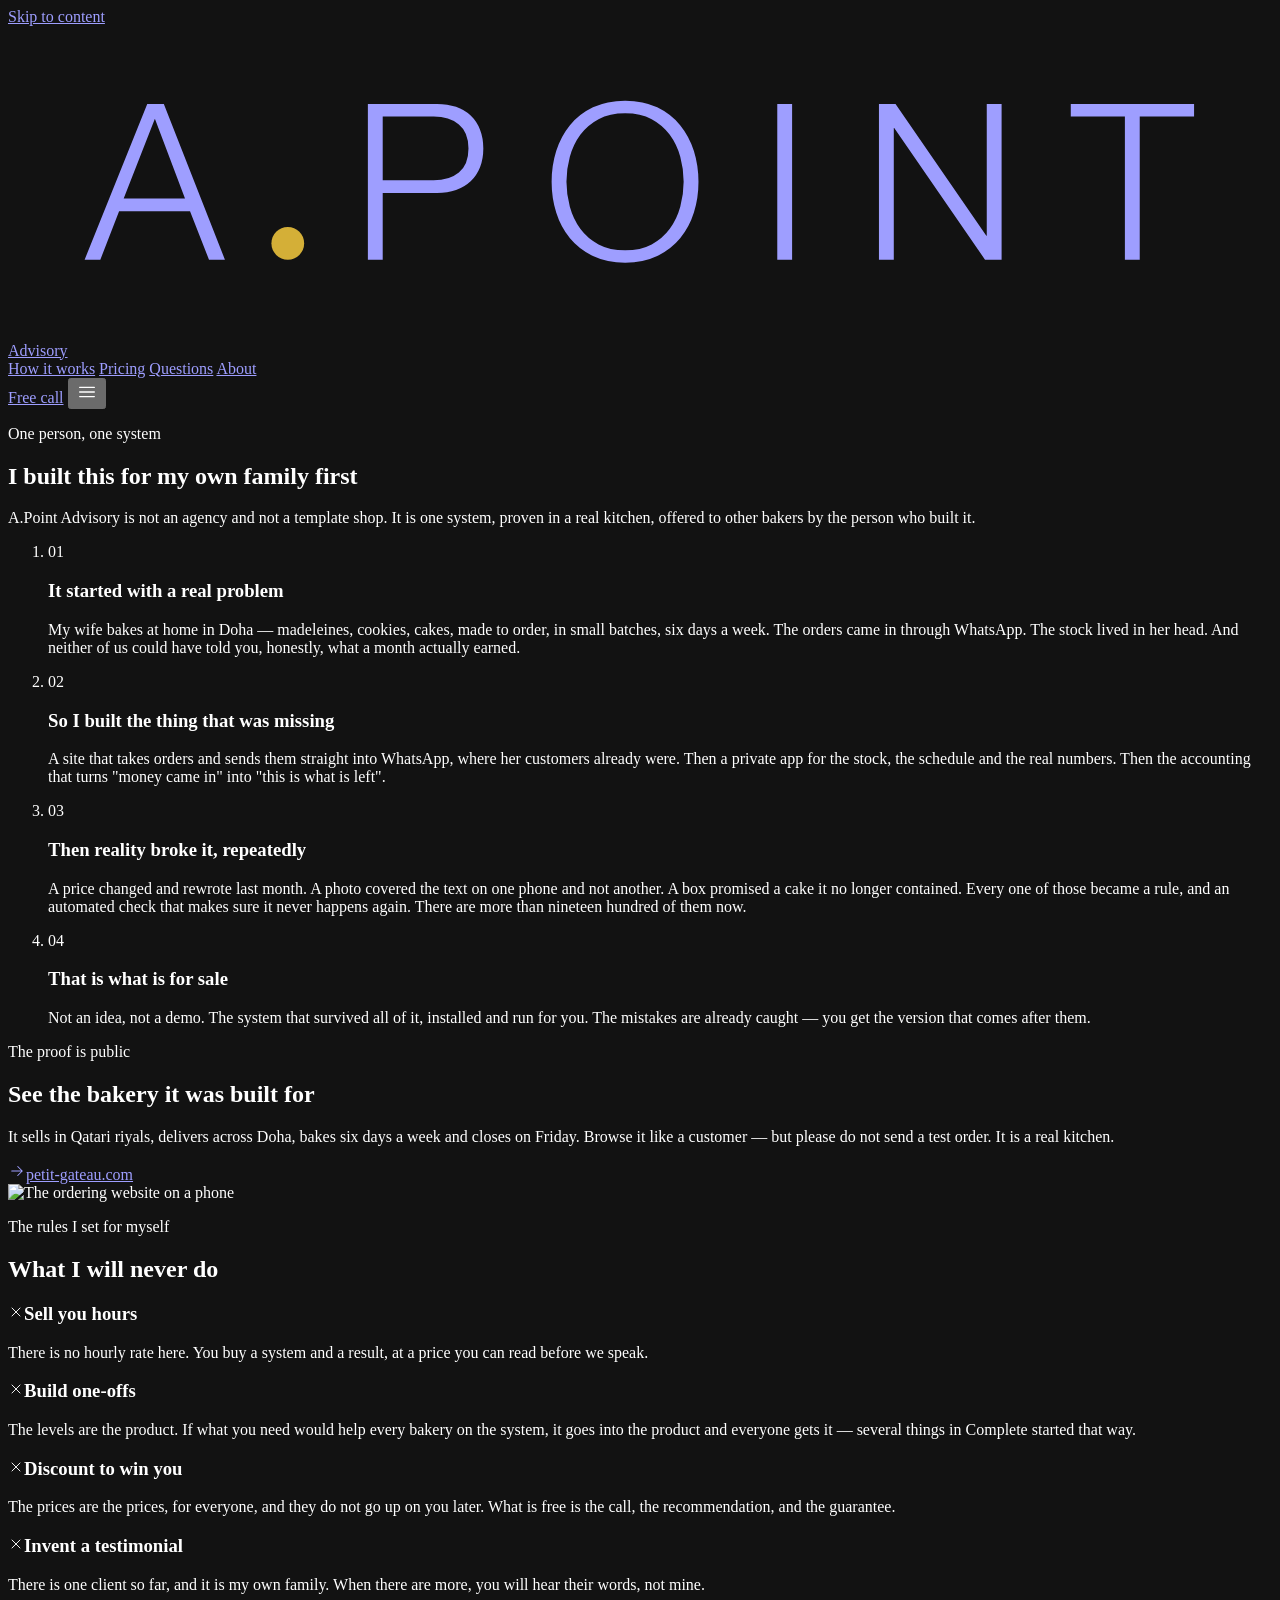
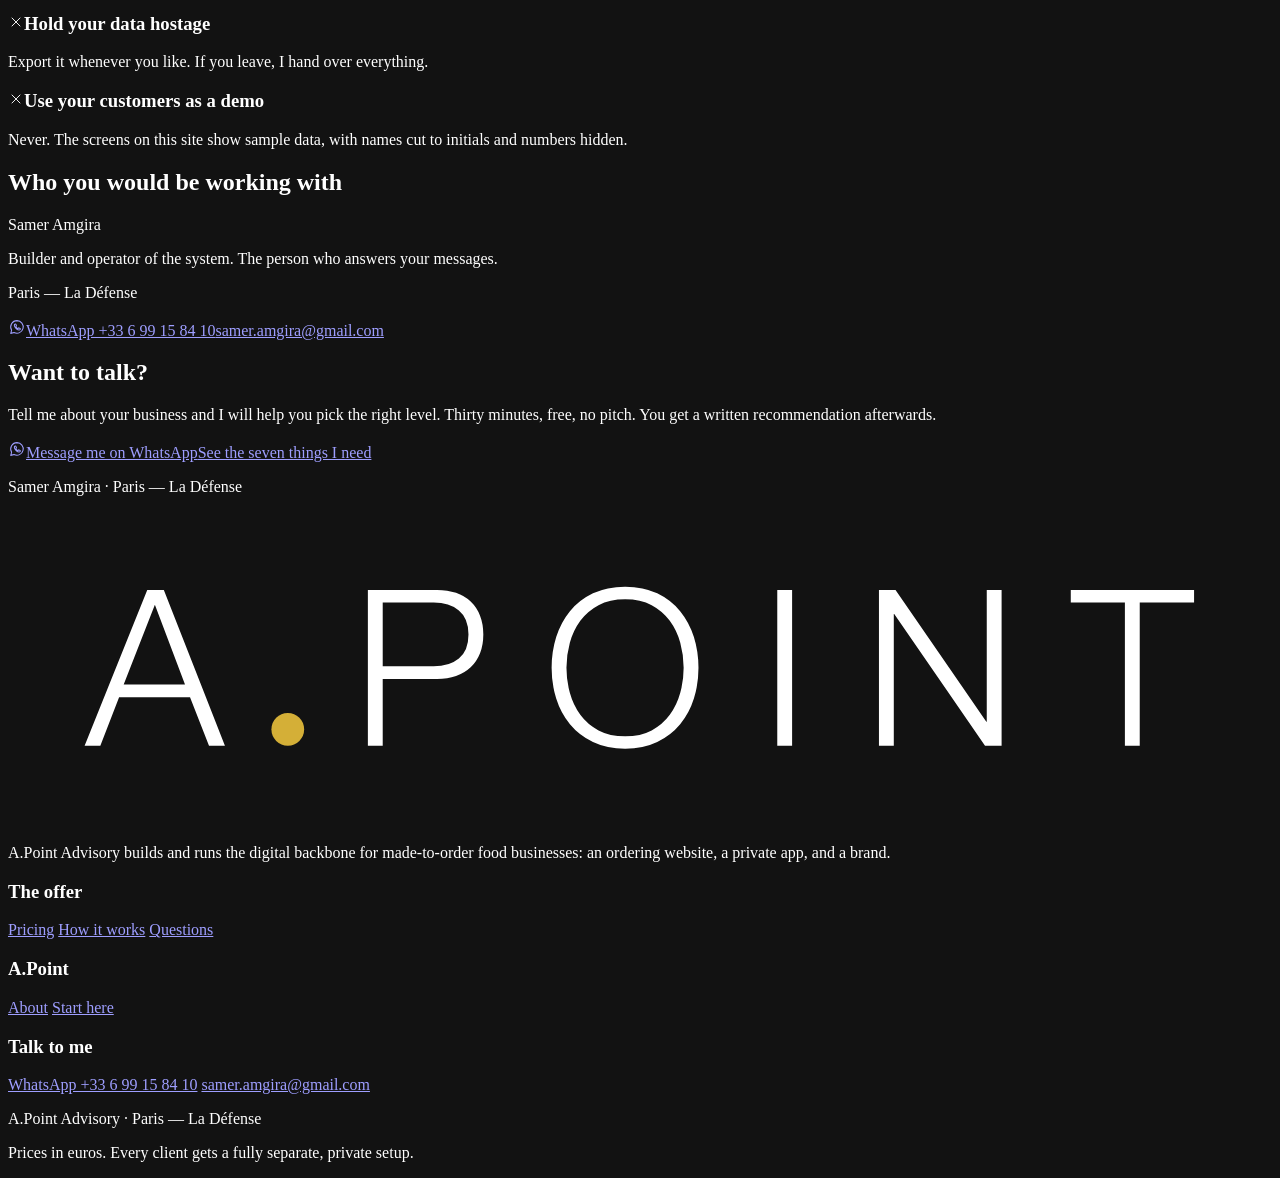
==== about/index.html @ 3a5e0688 "Site A.Point — construction 202609091608" ====
<!DOCTYPE html>
<html lang="en">
<head>
<meta charset="utf-8">
<meta name="viewport" content="width=device-width, initial-scale=1, viewport-fit=cover">
<title>Who is behind this · A.Point Advisory</title>
<meta name="description" content="One person, one system, built for a real family bakery in Doha and refined over months of daily orders. Why A.Point exists and what it will never be.">
<link rel="canonical" href="https://apoint.advisory/about/">
<meta name="apoint-build" content="202609091608">
<meta name="color-scheme" content="dark">
<meta name="theme-color" content="#000000">

<meta property="og:type" content="website">
<meta property="og:site_name" content="A.Point Advisory">
<meta property="og:title" content="Who is behind this · A.Point Advisory">
<meta property="og:description" content="One person, one system, built for a real family bakery in Doha and refined over months of daily orders. Why A.Point exists and what it will never be.">
<meta property="og:url" content="https://apoint.advisory/about/">
<meta property="og:image" content="https://apoint.advisory/img/partage.png">
<meta property="og:image:width" content="1200">
<meta property="og:image:height" content="630">
<meta name="twitter:card" content="summary_large_image">

<link rel="icon" href="/A.POINT-SITE/favicon.svg" type="image/svg+xml">
<link rel="icon" href="/A.POINT-SITE/favicon-32.png" sizes="32x32" type="image/png">
<link rel="apple-touch-icon" href="/A.POINT-SITE/icone-180.png">
<link rel="manifest" href="/A.POINT-SITE/site.webmanifest">

<link rel="preload" href="/A.POINT-SITE/polices/inter-latin-variable.woff2" as="font" type="font/woff2" crossorigin>
<link rel="stylesheet" href="/A.POINT-SITE/style.css?v=202609091608">
<script type="application/ld+json">{"@context":"https://schema.org","@type":"ProfessionalService","name":"A.Point Advisory","description":"Digital operations for made-to-order food businesses","url":"https://apoint.advisory","areaServed":"Worldwide","founder":{"@type":"Person","name":"Samer Amgira"},"address":{"@type":"PostalAddress","addressLocality":"Paris","addressCountry":"FR"},"email":"samer.amgira@gmail.com","telephone":"+33699158410","currenciesAccepted":"EUR","hasOfferCatalog":{"@type":"OfferCatalog","name":"Levels","itemListElement":[{"@type":"Offer","name":"Foundation","price":"39","priceCurrency":"EUR","description":"Subscription, per month. Setup fee of EUR 390, paid once."},{"@type":"Offer","name":"Operations","price":"79","priceCurrency":"EUR","description":"Subscription, per month. Setup fee of EUR 890, paid once."},{"@type":"Offer","name":"Complete","price":"149","priceCurrency":"EUR","description":"Subscription, per month. Setup fee of EUR 1690, paid once."},{"@type":"Offer","name":"Signature","price":"249","priceCurrency":"EUR","description":"Subscription, per month. Setup fee of EUR 3200, paid once."}]}}</script>
</head>
<body class="page-apropos">
<a class="saut" href="#principal">Skip to content</a>
<header class="entete" id="entete">
  <div class="wrap entete-in">
    <a class="marque" href="/A.POINT-SITE/" aria-label="A.Point Advisory — home">
      <svg class="wm" aria-hidden="true" focusable="false" xmlns="http://www.w3.org/2000/svg" viewBox="0 0 5792 1428">
<!-- A·POINT — mot-marque. Lettres : Helvetica Neue Light en tracés, espacement 0.25 em, point d'or #d4af37 sur la ligne de base. -->
<g transform="translate(357,1071) scale(1,-1)">
<path fill="currentColor" transform="translate(0,0)" d="M173 280 316 646 454 280ZM281 714 -6 0H66L152 222H477L564 0H637L357 714Z"/>
<circle fill="#d4af37" cx="925" cy="75" r="75"/>
<path fill="currentColor" transform="translate(1220,0)" d="M140 364V656H374Q445 656 489.0 620.0Q533 584 533 510Q533 436 489.0 400.0Q445 364 374 364ZM72 714V0H140V306H389Q437 306 476.0 319.5Q515 333 543.0 359.5Q571 386 586.0 424.0Q601 462 601 510Q601 558 586.0 596.0Q571 634 543.0 660.5Q515 687 476.0 700.5Q437 714 389 714Z"/>
<path fill="currentColor" transform="translate(2100,0)" d="M102 357Q102 416 117.5 472.0Q133 528 165.5 572.5Q198 617 249.0 644.0Q300 671 371 671Q442 671 492.5 644.0Q543 617 575.5 572.5Q608 528 623.5 472.0Q639 416 639 357Q639 299 623.5 242.5Q608 186 575.5 141.5Q543 97 492.5 70.0Q442 43 371 43Q300 43 249.0 70.0Q198 97 165.5 141.5Q133 186 117.5 242.5Q102 299 102 357ZM34 357Q34 283 55.0 216.0Q76 149 118.0 98.0Q160 47 223.5 16.5Q287 -14 371 -14Q455 -14 518.0 16.5Q581 47 623.0 98.0Q665 149 686.0 216.0Q707 283 707 357Q707 431 686.0 498.0Q665 565 623.0 616.5Q581 668 518.0 698.5Q455 729 371 729Q287 729 223.5 698.5Q160 668 118.0 616.5Q76 565 55.0 498.0Q34 431 34 357Z"/>
<path fill="currentColor" transform="translate(3091,0)" d="M77 714V0H145V714Z"/>
<path fill="currentColor" transform="translate(3563,0)" d="M71 714V0H139V604H141L557 0H633V714H565V110H563L147 714Z"/>
<path fill="currentColor" transform="translate(4517,0)" d="M-4 714V656H244V0H312V656H561V714Z"/>
</g>
</svg>
      <span class="marque-sub">Advisory</span>
    </a>
    <nav class="nav" aria-label="Main">
        <a href="/A.POINT-SITE/system/">How it works</a>
        <a href="/A.POINT-SITE/pricing/">Pricing</a>
        <a href="/A.POINT-SITE/faq/">Questions</a>
        <a href="/A.POINT-SITE/about/" aria-current="page">About</a>
    </nav>
    <div class="entete-fin">
      <a class="btn btn-primaire btn-sm" href="https://wa.me/33699158410?text=Hi%20Samer%2C%20I%20run%20a%20home%20bakery%20and%20I%27d%20like%20to%20book%20the%20free%2030-minute%20call." target="_blank" rel="noopener"><span>Free call</span></a>
      <button class="burger" id="burger" aria-label="Open menu" aria-expanded="false" aria-controls="menu-mobile"><svg class="ic" viewBox="0 0 24 24" width="22" height="22" fill="none" stroke="currentColor" stroke-width="1.4" stroke-linecap="round" stroke-linejoin="round" aria-hidden="true"><path d="M4 7h16M4 12h16M4 17h16"/></svg></button>
    </div>
  </div>
  <div class="menu-mobile" id="menu-mobile" hidden>
    <a href="/A.POINT-SITE/system/">How it works</a>
    <a href="/A.POINT-SITE/pricing/">Pricing</a>
    <a href="/A.POINT-SITE/faq/">Questions</a>
    <a href="/A.POINT-SITE/about/">About</a>
    <a href="/A.POINT-SITE/start/">Start here</a>
    <a class="menu-mobile-cta" href="https://wa.me/33699158410?text=Hi%20Samer%2C%20I%20run%20a%20home%20bakery%20and%20I%27d%20like%20to%20book%20the%20free%2030-minute%20call." target="_blank" rel="noopener">Start with a free call</a>
  </div>
</header>
<main id="principal">
<section class="sec sec-tete">
  <div class="halo halo-hero" aria-hidden="true"></div>
  <div class="wrap">
    <div class="tete tete-centre">
  <p class="sur-titre">One person, one system</p>
  <h1 class="display">I built this for<span class="gris"> my own family first</span></h1>
</div>
    <p class="intro intro-centre">A.Point Advisory is not an agency and not a template shop. It is one system, proven in a real kitchen, offered to other bakers by the person who built it.</p>
  </div>
</section>

<section id="story" class="sec sec-serree">
  <div class="wrap ">
    <ol class="parcours parcours-histoire" style="--cols:2">
      <li class="etape">
        <span class="etape-num">01</span>
        <h3>It started with a real problem</h3>
        <p>My wife bakes at home in Doha — madeleines, cookies, cakes, made to order, in small batches, six days a week. The orders came in through WhatsApp. The stock lived in her head. And neither of us could have told you, honestly, what a month actually earned.</p>
      </li>
      <li class="etape">
        <span class="etape-num">02</span>
        <h3>So I built the thing that was missing</h3>
        <p>A site that takes orders and sends them straight into WhatsApp, where her customers already were. Then a private app for the stock, the schedule and the real numbers. Then the accounting that turns "money came in" into "this is what is left".</p>
      </li>
      <li class="etape">
        <span class="etape-num">03</span>
        <h3>Then reality broke it, repeatedly</h3>
        <p>A price changed and rewrote last month. A photo covered the text on one phone and not another. A box promised a cake it no longer contained. Every one of those became a rule, and an automated check that makes sure it never happens again. There are more than nineteen hundred of them now.</p>
      </li>
      <li class="etape">
        <span class="etape-num">04</span>
        <h3>That is what is for sale</h3>
        <p>Not an idea, not a demo. The system that survived all of it, installed and run for you. The mistakes are already caught — you get the version that comes after them.</p>
      </li>
    </ol>
  </div>
</section>

<section id="proof" class="sec  sec-halo">
  <div class="halo" aria-hidden="true"></div>
  <div class="wrap ">
    <div class="duo duo-preuve">
      <div class="duo-txt">
        <div class="tete ">
  <p class="sur-titre">The proof is public</p>
  <h2 class="display">See the bakery<span class="gris"> it was built for</span></h2>
</div>
        <p class="intro">It sells in Qatari riyals, delivers across Doha, bakes six days a week and closes on Friday. Browse it like a customer — but please do not send a test order. It is a real kitchen.</p>
        <div class="actions"><a class="btn btn-fantome" href="https://petit-gateau.com" target="_blank" rel="noopener">
  <svg class="ic" viewBox="0 0 24 24" width="18" height="18" fill="none" stroke="currentColor" stroke-width="1.4" stroke-linecap="round" stroke-linejoin="round" aria-hidden="true"><path d="M5 12h14M13 6l6 6-6 6"/></svg><span>petit-gateau.com</span></a></div>
      </div>
      <div><div class="tel ">
  <div class="tel-ecran">
    <img src="/A.POINT-SITE/img/site-phone.webp" alt="The ordering website on a phone" width="390" height="844" loading="lazy" decoding="async">
  </div>
</div></div>
    </div>
  </div>
</section>

<section id="principles" class="sec sec-serree">
  <div class="wrap ">
    <div class="tete ">
  <p class="sur-titre">The rules I set for myself</p>
  <h2 class="display">What I will<span class="gris"> never do</span></h2>
</div>
    <div class="grille-2 minis">
      <div class="mini mini-non"><h3><span class="pastille pastille-non"><svg class="ic" viewBox="0 0 24 24" width="16" height="16" fill="none" stroke="currentColor" stroke-width="1.4" stroke-linecap="round" stroke-linejoin="round" aria-hidden="true"><path d="M6 6l12 12M18 6L6 18"/></svg></span>Sell you hours</h3><p>There is no hourly rate here. You buy a system and a result, at a price you can read before we speak.</p></div>
      <div class="mini mini-non"><h3><span class="pastille pastille-non"><svg class="ic" viewBox="0 0 24 24" width="16" height="16" fill="none" stroke="currentColor" stroke-width="1.4" stroke-linecap="round" stroke-linejoin="round" aria-hidden="true"><path d="M6 6l12 12M18 6L6 18"/></svg></span>Build one-offs</h3><p>The levels are the product. If what you need would help every bakery on the system, it goes into the product and everyone gets it — several things in Complete started that way.</p></div>
      <div class="mini mini-non"><h3><span class="pastille pastille-non"><svg class="ic" viewBox="0 0 24 24" width="16" height="16" fill="none" stroke="currentColor" stroke-width="1.4" stroke-linecap="round" stroke-linejoin="round" aria-hidden="true"><path d="M6 6l12 12M18 6L6 18"/></svg></span>Discount to win you</h3><p>The prices are the prices, for everyone, and they do not go up on you later. What is free is the call, the recommendation, and the guarantee.</p></div>
      <div class="mini mini-non"><h3><span class="pastille pastille-non"><svg class="ic" viewBox="0 0 24 24" width="16" height="16" fill="none" stroke="currentColor" stroke-width="1.4" stroke-linecap="round" stroke-linejoin="round" aria-hidden="true"><path d="M6 6l12 12M18 6L6 18"/></svg></span>Invent a testimonial</h3><p>There is one client so far, and it is my own family. When there are more, you will hear their words, not mine.</p></div>
      <div class="mini mini-non"><h3><span class="pastille pastille-non"><svg class="ic" viewBox="0 0 24 24" width="16" height="16" fill="none" stroke="currentColor" stroke-width="1.4" stroke-linecap="round" stroke-linejoin="round" aria-hidden="true"><path d="M6 6l12 12M18 6L6 18"/></svg></span>Hold your data hostage</h3><p>Export it whenever you like. If you leave, I hand over everything.</p></div>
      <div class="mini mini-non"><h3><span class="pastille pastille-non"><svg class="ic" viewBox="0 0 24 24" width="16" height="16" fill="none" stroke="currentColor" stroke-width="1.4" stroke-linecap="round" stroke-linejoin="round" aria-hidden="true"><path d="M6 6l12 12M18 6L6 18"/></svg></span>Use your customers as a demo</h3><p>Never. The screens on this site show sample data, with names cut to initials and numbers hidden.</p></div>
    </div>
  </div>
</section>

<section id="contact" class="sec  sec-halo">
  <div class="halo" aria-hidden="true"></div>
  <div class="wrap ">
    <div class="tete ">
  <h2 class="display">Who you would be working with</h2>
</div>
    <div class="fiche">
      <div class="fiche-txt">
        <p class="fiche-nom">Samer Amgira</p>
        <p class="fiche-role">Builder and operator of the system. The person who answers your messages.</p>
        <p class="fiche-lieu">Paris — La Défense</p>
      </div>
      <div class="fiche-liens"><a class="btn btn-primaire" href="https://wa.me/33699158410?text=Hi%20Samer%2C%20I%20run%20a%20home%20bakery%20and%20I%27d%20like%20to%20know%20more%20about%20A.Point%20Advisory." target="_blank" rel="noopener">
  <svg class="ic" viewBox="0 0 24 24" width="18" height="18" fill="none" stroke="currentColor" stroke-width="1.4" stroke-linecap="round" stroke-linejoin="round" aria-hidden="true"><path d="M12.02 3.5a8.4 8.4 0 00-7.2 12.7L3.7 20.5l4.4-1.1A8.4 8.4 0 1012.02 3.5z"/><path d="M8.9 8.6c.2-.5.4-.5.6-.5h.5c.2 0 .4 0 .6.5l.6 1.5c.1.2 0 .4-.1.5l-.4.5c-.1.1-.2.3-.1.5.2.4.6 1 1.1 1.5.6.5 1.1.7 1.4.8.2.1.4 0 .5-.1l.5-.5c.2-.2.3-.2.5-.1l1.4.7c.2.1.4.2.4.4 0 .2 0 .8-.3 1.1-.3.4-.9.6-1.3.6-1 0-2.4-.6-3.6-1.6a9 9 0 01-2.3-3c-.3-.7-.4-1.3-.4-1.8 0-.4.2-.8.4-1z"/></svg><span>WhatsApp +33 6 99 15 84 10</span></a><a class="btn btn-fantome" href="mailto:samer.amgira@gmail.com"><span>samer.amgira@gmail.com</span></a></div>
    </div>
  </div>
</section>

<section class="sec sec-final sec-halo">
  <div class="halo" aria-hidden="true"></div>
  <div class="wrap ">
    <div class="final">
      <div class="tete tete-centre">
  <h2 class="display">Want to talk?</h2>
</div>
      <p class="intro intro-centre">Tell me about your business and I will help you pick the right level. Thirty minutes, free, no pitch. You get a written recommendation afterwards.</p>
      <div class="actions"><a class="btn btn-primaire" href="https://wa.me/33699158410?text=Hi%20Samer%2C%20I%20run%20a%20home%20bakery%20and%20I%27d%20like%20to%20book%20the%20free%2030-minute%20call." target="_blank" rel="noopener">
  <svg class="ic" viewBox="0 0 24 24" width="18" height="18" fill="none" stroke="currentColor" stroke-width="1.4" stroke-linecap="round" stroke-linejoin="round" aria-hidden="true"><path d="M12.02 3.5a8.4 8.4 0 00-7.2 12.7L3.7 20.5l4.4-1.1A8.4 8.4 0 1012.02 3.5z"/><path d="M8.9 8.6c.2-.5.4-.5.6-.5h.5c.2 0 .4 0 .6.5l.6 1.5c.1.2 0 .4-.1.5l-.4.5c-.1.1-.2.3-.1.5.2.4.6 1 1.1 1.5.6.5 1.1.7 1.4.8.2.1.4 0 .5-.1l.5-.5c.2-.2.3-.2.5-.1l1.4.7c.2.1.4.2.4.4 0 .2 0 .8-.3 1.1-.3.4-.9.6-1.3.6-1 0-2.4-.6-3.6-1.6a9 9 0 01-2.3-3c-.3-.7-.4-1.3-.4-1.8 0-.4.2-.8.4-1z"/></svg><span>Message me on WhatsApp</span></a><a class="btn btn-fantome" href="/A.POINT-SITE/start/"><span>See the seven things I need</span></a></div>
      <p class="final-note">Samer Amgira · Paris — La Défense</p>
    </div>
  </div>
</section>
</main>
<footer class="pied">
  <div class="wrap pied-in">
    <div class="pied-marque">
      <svg class="wm wm-pied" aria-hidden="true" focusable="false" xmlns="http://www.w3.org/2000/svg" viewBox="0 0 5792 1428">
<!-- A·POINT — mot-marque. Lettres : Helvetica Neue Light en tracés, espacement 0.25 em, point d'or #d4af37 sur la ligne de base. -->
<g transform="translate(357,1071) scale(1,-1)">
<path fill="currentColor" transform="translate(0,0)" d="M173 280 316 646 454 280ZM281 714 -6 0H66L152 222H477L564 0H637L357 714Z"/>
<circle fill="#d4af37" cx="925" cy="75" r="75"/>
<path fill="currentColor" transform="translate(1220,0)" d="M140 364V656H374Q445 656 489.0 620.0Q533 584 533 510Q533 436 489.0 400.0Q445 364 374 364ZM72 714V0H140V306H389Q437 306 476.0 319.5Q515 333 543.0 359.5Q571 386 586.0 424.0Q601 462 601 510Q601 558 586.0 596.0Q571 634 543.0 660.5Q515 687 476.0 700.5Q437 714 389 714Z"/>
<path fill="currentColor" transform="translate(2100,0)" d="M102 357Q102 416 117.5 472.0Q133 528 165.5 572.5Q198 617 249.0 644.0Q300 671 371 671Q442 671 492.5 644.0Q543 617 575.5 572.5Q608 528 623.5 472.0Q639 416 639 357Q639 299 623.5 242.5Q608 186 575.5 141.5Q543 97 492.5 70.0Q442 43 371 43Q300 43 249.0 70.0Q198 97 165.5 141.5Q133 186 117.5 242.5Q102 299 102 357ZM34 357Q34 283 55.0 216.0Q76 149 118.0 98.0Q160 47 223.5 16.5Q287 -14 371 -14Q455 -14 518.0 16.5Q581 47 623.0 98.0Q665 149 686.0 216.0Q707 283 707 357Q707 431 686.0 498.0Q665 565 623.0 616.5Q581 668 518.0 698.5Q455 729 371 729Q287 729 223.5 698.5Q160 668 118.0 616.5Q76 565 55.0 498.0Q34 431 34 357Z"/>
<path fill="currentColor" transform="translate(3091,0)" d="M77 714V0H145V714Z"/>
<path fill="currentColor" transform="translate(3563,0)" d="M71 714V0H139V604H141L557 0H633V714H565V110H563L147 714Z"/>
<path fill="currentColor" transform="translate(4517,0)" d="M-4 714V656H244V0H312V656H561V714Z"/>
</g>
</svg>
      <p>A.Point Advisory builds and runs the digital backbone for made-to-order food businesses: an ordering website, a private app, and a brand.</p>
    </div>
    <div class="pied-cols">
      <div class="pied-col">
        <h3>The offer</h3>
        <a href="/A.POINT-SITE/pricing/">Pricing</a>
        <a href="/A.POINT-SITE/system/">How it works</a>
        <a href="/A.POINT-SITE/faq/">Questions</a>
      </div>
      <div class="pied-col">
        <h3>A.Point</h3>
        <a href="/A.POINT-SITE/about/">About</a>
        <a href="/A.POINT-SITE/start/">Start here</a>
      </div>
      <div class="pied-col">
        <h3>Talk to me</h3>
        <a href="https://wa.me/33699158410?text=Hi%20Samer%2C%20I%20run%20a%20home%20bakery%20and%20I%27d%20like%20to%20know%20more%20about%20A.Point%20Advisory." target="_blank" rel="noopener">WhatsApp +33 6 99 15 84 10</a>
        <a href="mailto:samer.amgira@gmail.com">samer.amgira@gmail.com</a>
      </div>
    </div>
  </div>
  <div class="wrap pied-bas">
    <p>A.Point Advisory · Paris — La Défense</p>
    <p>Prices in euros. Every client gets a fully separate, private setup.</p>
  </div>
</footer>
<script src="/A.POINT-SITE/site.js?v=202609091608" defer></script>
</body>
</html>
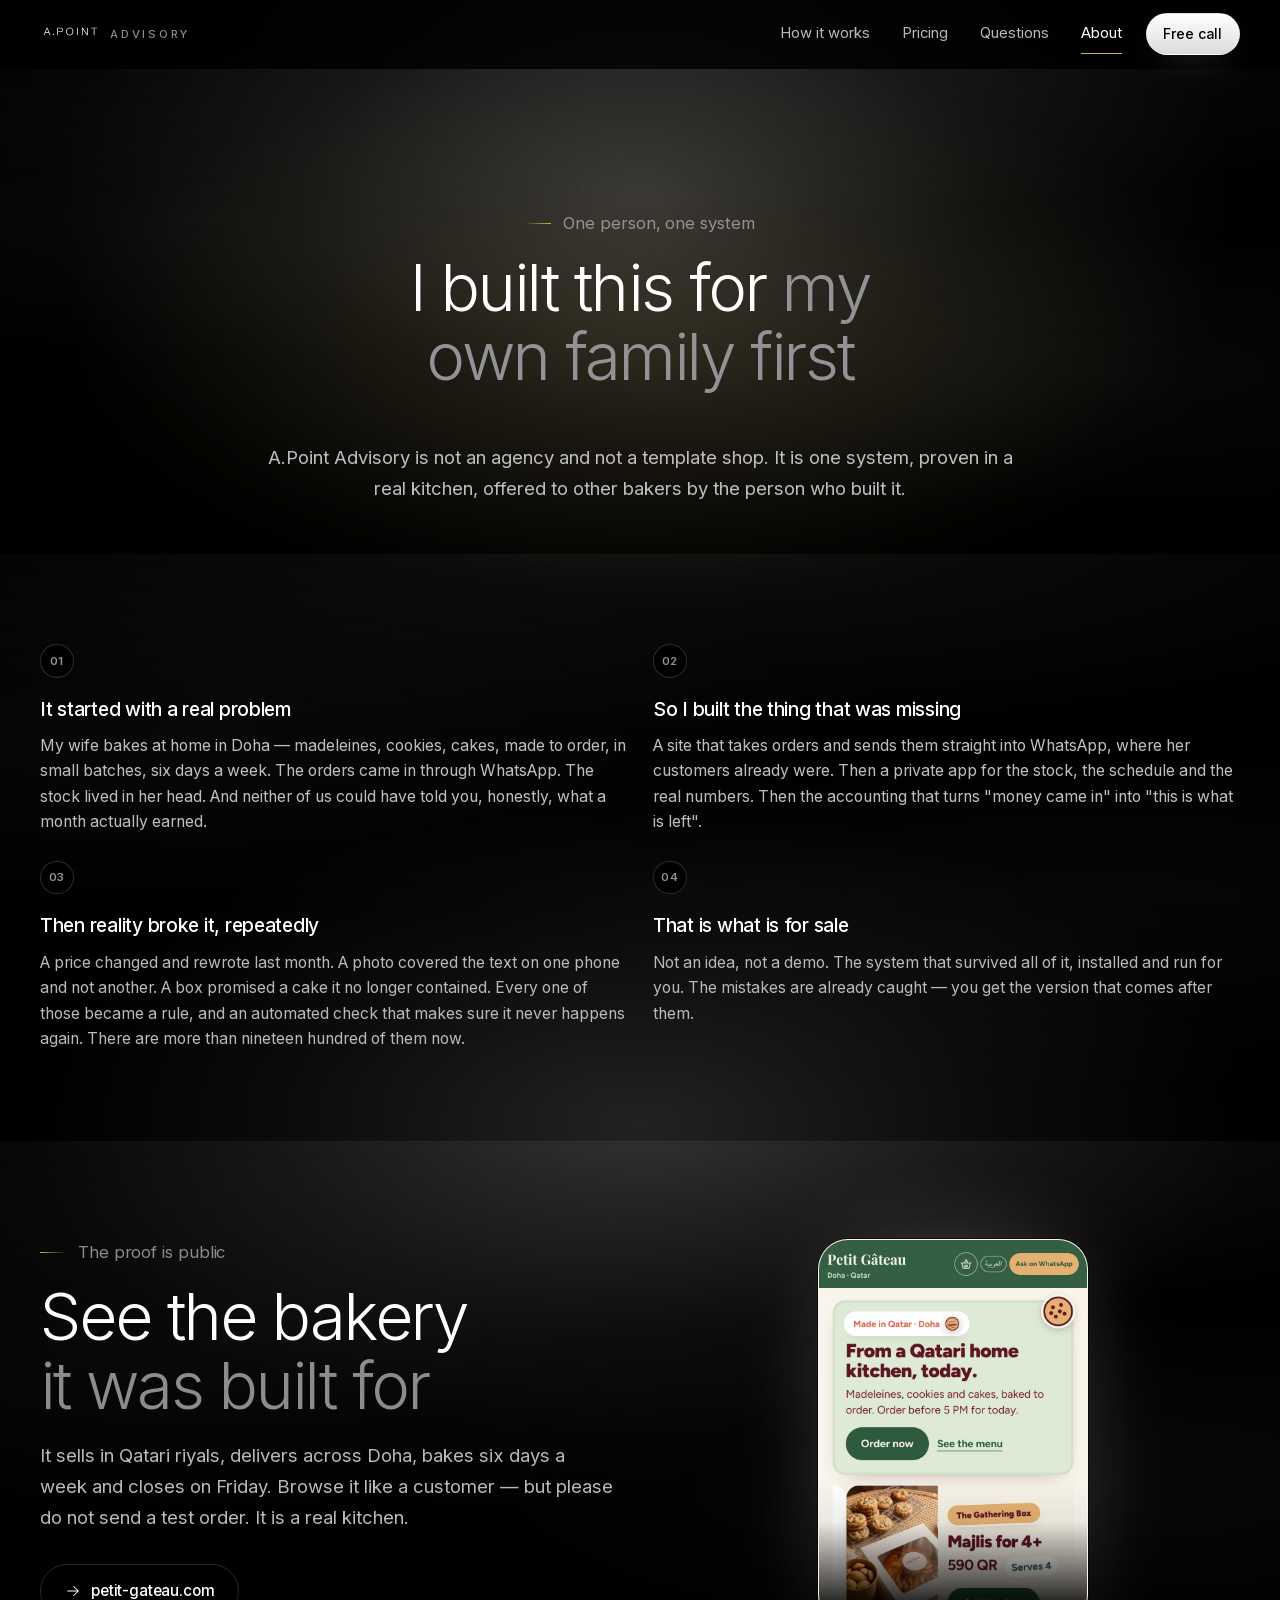
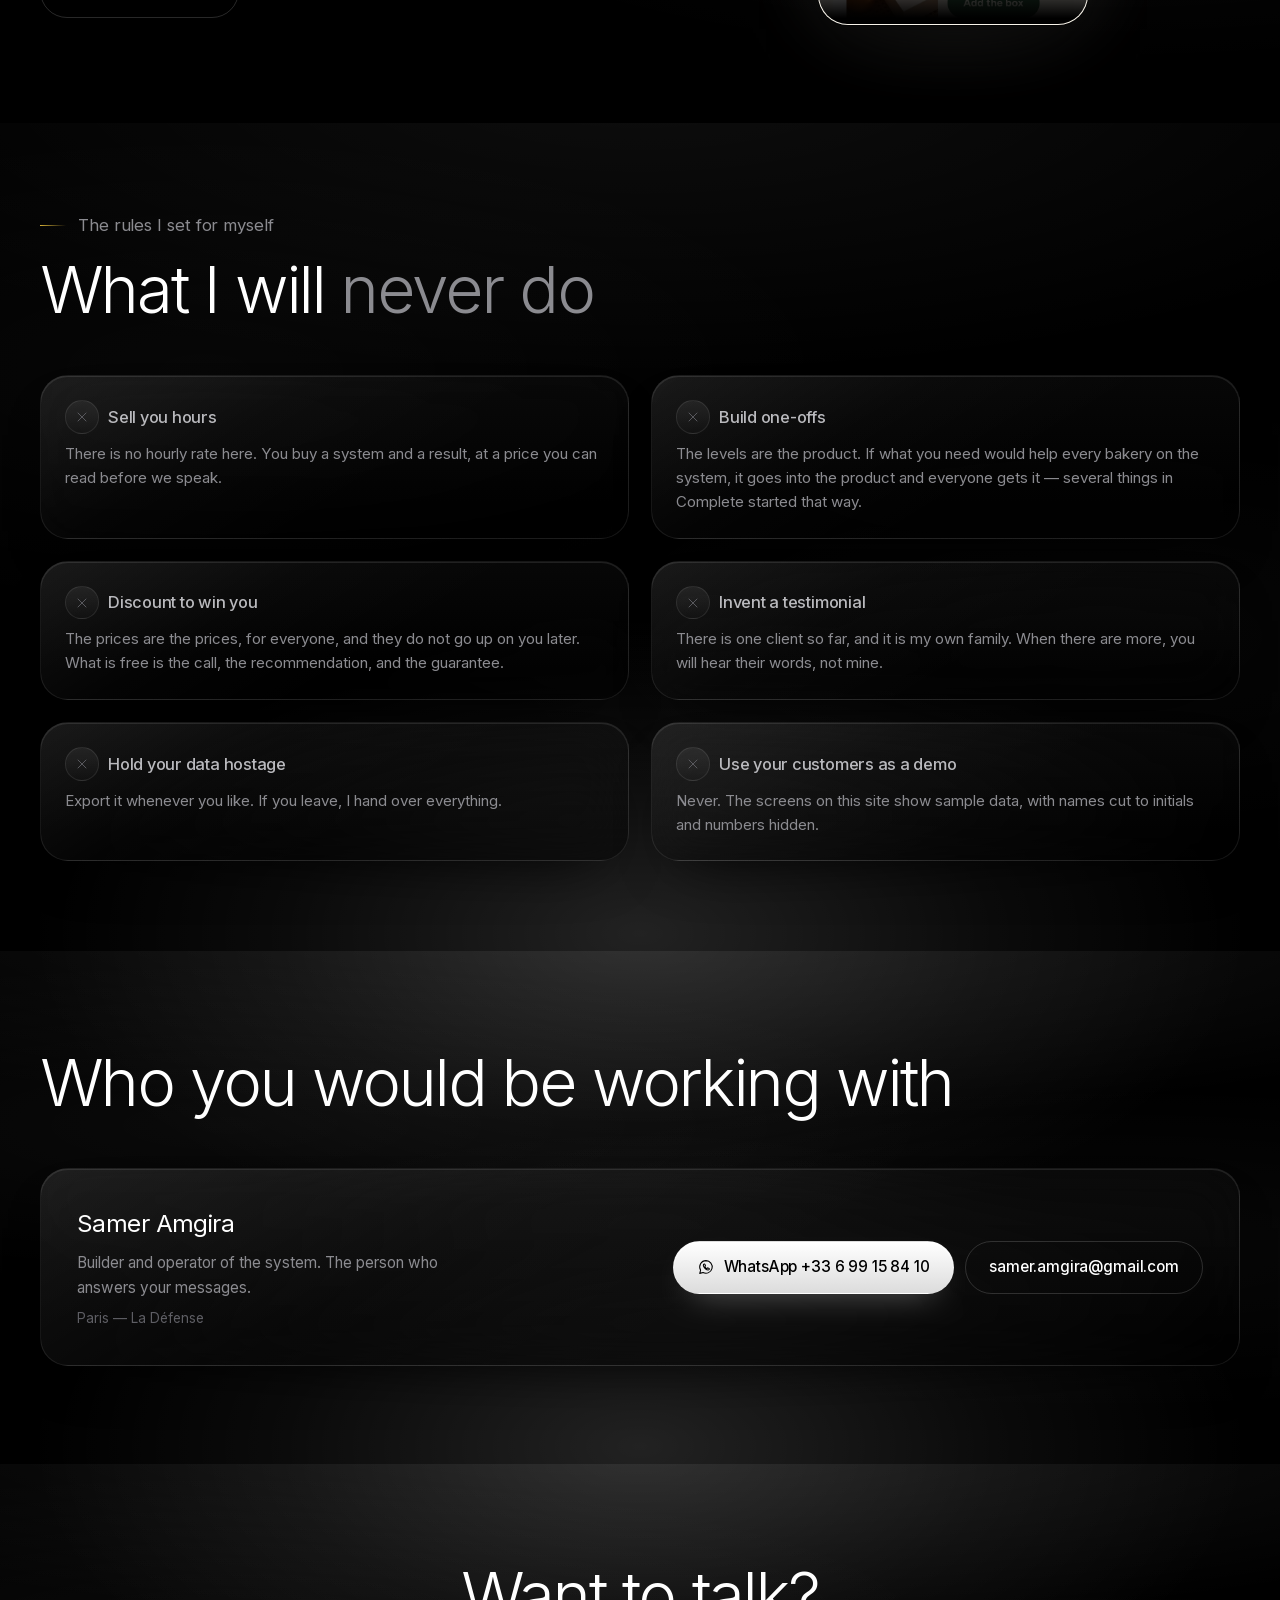
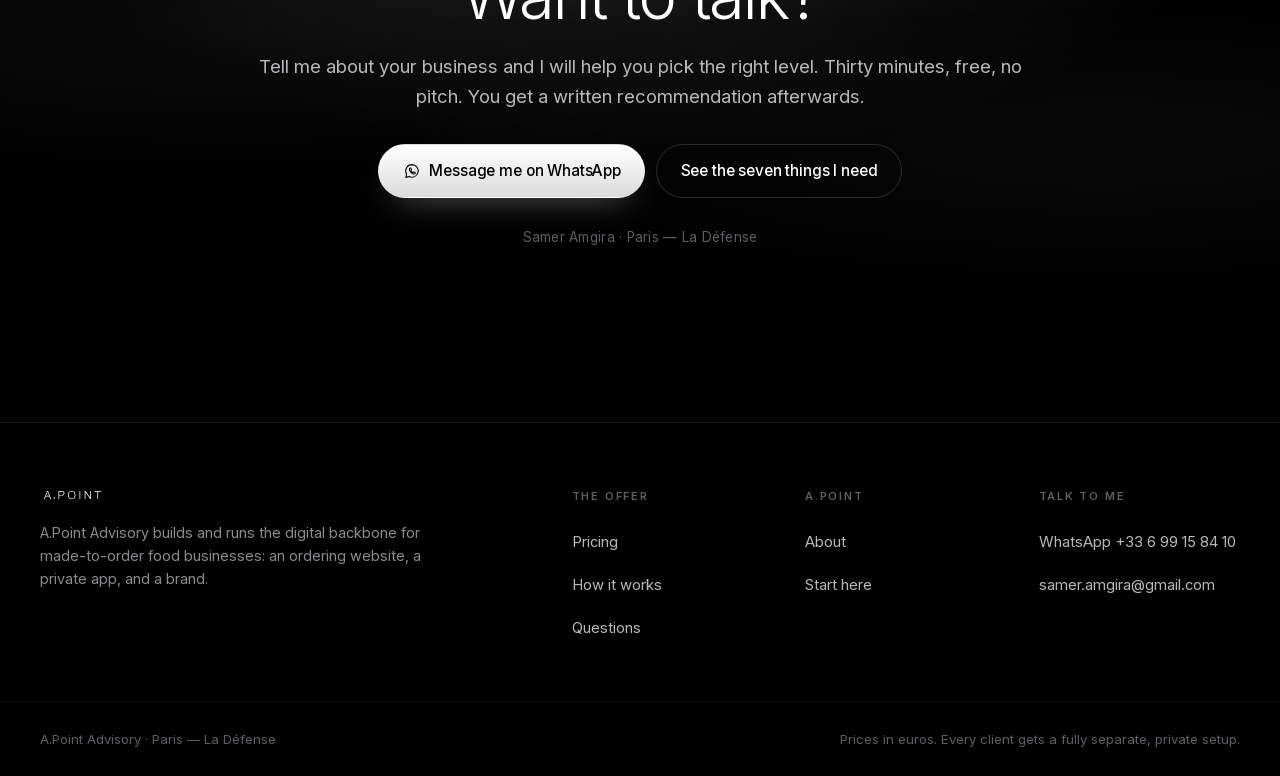
==== commit 669bd30b: "Site A.Point — construction 202609091745" ====
--- a/about/index.html
+++ b/about/index.html
@@ -5,8 +5,8 @@
 <meta name="viewport" content="width=device-width, initial-scale=1, viewport-fit=cover">
 <title>Who is behind this · A.Point Advisory</title>
 <meta name="description" content="One person, one system, built for a real family bakery in Doha and refined over months of daily orders. Why A.Point exists and what it will never be.">
-<link rel="canonical" href="https://apoint.advisory/about/">
-<meta name="apoint-build" content="202609091608">
+<link rel="canonical" href="https://apointadvisory.com/about/">
+<meta name="apoint-build" content="202609091745">
 <meta name="color-scheme" content="dark">
 <meta name="theme-color" content="#000000">
 
@@ -14,26 +14,26 @@
 <meta property="og:site_name" content="A.Point Advisory">
 <meta property="og:title" content="Who is behind this · A.Point Advisory">
 <meta property="og:description" content="One person, one system, built for a real family bakery in Doha and refined over months of daily orders. Why A.Point exists and what it will never be.">
-<meta property="og:url" content="https://apoint.advisory/about/">
-<meta property="og:image" content="https://apoint.advisory/img/partage.png">
+<meta property="og:url" content="https://apointadvisory.com/about/">
+<meta property="og:image" content="https://apointadvisory.com/img/partage.png">
 <meta property="og:image:width" content="1200">
 <meta property="og:image:height" content="630">
 <meta name="twitter:card" content="summary_large_image">
 
-<link rel="icon" href="/A.POINT-SITE/favicon.svg" type="image/svg+xml">
-<link rel="icon" href="/A.POINT-SITE/favicon-32.png" sizes="32x32" type="image/png">
-<link rel="apple-touch-icon" href="/A.POINT-SITE/icone-180.png">
-<link rel="manifest" href="/A.POINT-SITE/site.webmanifest">
-
-<link rel="preload" href="/A.POINT-SITE/polices/inter-latin-variable.woff2" as="font" type="font/woff2" crossorigin>
-<link rel="stylesheet" href="/A.POINT-SITE/style.css?v=202609091608">
-<script type="application/ld+json">{"@context":"https://schema.org","@type":"ProfessionalService","name":"A.Point Advisory","description":"Digital operations for made-to-order food businesses","url":"https://apoint.advisory","areaServed":"Worldwide","founder":{"@type":"Person","name":"Samer Amgira"},"address":{"@type":"PostalAddress","addressLocality":"Paris","addressCountry":"FR"},"email":"samer.amgira@gmail.com","telephone":"+33699158410","currenciesAccepted":"EUR","hasOfferCatalog":{"@type":"OfferCatalog","name":"Levels","itemListElement":[{"@type":"Offer","name":"Foundation","price":"39","priceCurrency":"EUR","description":"Subscription, per month. Setup fee of EUR 390, paid once."},{"@type":"Offer","name":"Operations","price":"79","priceCurrency":"EUR","description":"Subscription, per month. Setup fee of EUR 890, paid once."},{"@type":"Offer","name":"Complete","price":"149","priceCurrency":"EUR","description":"Subscription, per month. Setup fee of EUR 1690, paid once."},{"@type":"Offer","name":"Signature","price":"249","priceCurrency":"EUR","description":"Subscription, per month. Setup fee of EUR 3200, paid once."}]}}</script>
+<link rel="icon" href="/favicon.svg" type="image/svg+xml">
+<link rel="icon" href="/favicon-32.png" sizes="32x32" type="image/png">
+<link rel="apple-touch-icon" href="/icone-180.png">
+<link rel="manifest" href="/site.webmanifest">
+
+<link rel="preload" href="/polices/inter-latin-variable.woff2" as="font" type="font/woff2" crossorigin>
+<link rel="stylesheet" href="/style.css?v=202609091745">
+<script type="application/ld+json">{"@context":"https://schema.org","@type":"ProfessionalService","name":"A.Point Advisory","description":"Digital operations for made-to-order food businesses","url":"https://apointadvisory.com","areaServed":"Worldwide","founder":{"@type":"Person","name":"Samer Amgira"},"address":{"@type":"PostalAddress","addressLocality":"Paris","addressCountry":"FR"},"email":"samer.amgira@gmail.com","telephone":"+33699158410","currenciesAccepted":"EUR","hasOfferCatalog":{"@type":"OfferCatalog","name":"Levels","itemListElement":[{"@type":"Offer","name":"Foundation","price":"39","priceCurrency":"EUR","description":"Subscription, per month. Setup fee of EUR 390, paid once."},{"@type":"Offer","name":"Operations","price":"79","priceCurrency":"EUR","description":"Subscription, per month. Setup fee of EUR 890, paid once."},{"@type":"Offer","name":"Complete","price":"149","priceCurrency":"EUR","description":"Subscription, per month. Setup fee of EUR 1690, paid once."},{"@type":"Offer","name":"Signature","price":"249","priceCurrency":"EUR","description":"Subscription, per month. Setup fee of EUR 3200, paid once."}]}}</script>
 </head>
 <body class="page-apropos">
 <a class="saut" href="#principal">Skip to content</a>
 <header class="entete" id="entete">
   <div class="wrap entete-in">
-    <a class="marque" href="/A.POINT-SITE/" aria-label="A.Point Advisory — home">
+    <a class="marque" href="/" aria-label="A.Point Advisory — home">
       <svg class="wm" aria-hidden="true" focusable="false" xmlns="http://www.w3.org/2000/svg" viewBox="0 0 5792 1428">
 <!-- A·POINT — mot-marque. Lettres : Helvetica Neue Light en tracés, espacement 0.25 em, point d'or #d4af37 sur la ligne de base. -->
 <g transform="translate(357,1071) scale(1,-1)">
@@ -49,10 +49,10 @@
       <span class="marque-sub">Advisory</span>
     </a>
     <nav class="nav" aria-label="Main">
-        <a href="/A.POINT-SITE/system/">How it works</a>
-        <a href="/A.POINT-SITE/pricing/">Pricing</a>
-        <a href="/A.POINT-SITE/faq/">Questions</a>
-        <a href="/A.POINT-SITE/about/" aria-current="page">About</a>
+        <a href="/system/">How it works</a>
+        <a href="/pricing/">Pricing</a>
+        <a href="/faq/">Questions</a>
+        <a href="/about/" aria-current="page">About</a>
     </nav>
     <div class="entete-fin">
       <a class="btn btn-primaire btn-sm" href="https://wa.me/33699158410?text=Hi%20Samer%2C%20I%20run%20a%20home%20bakery%20and%20I%27d%20like%20to%20book%20the%20free%2030-minute%20call." target="_blank" rel="noopener"><span>Free call</span></a>
@@ -60,11 +60,11 @@
     </div>
   </div>
   <div class="menu-mobile" id="menu-mobile" hidden>
-    <a href="/A.POINT-SITE/system/">How it works</a>
-    <a href="/A.POINT-SITE/pricing/">Pricing</a>
-    <a href="/A.POINT-SITE/faq/">Questions</a>
-    <a href="/A.POINT-SITE/about/">About</a>
-    <a href="/A.POINT-SITE/start/">Start here</a>
+    <a href="/system/">How it works</a>
+    <a href="/pricing/">Pricing</a>
+    <a href="/faq/">Questions</a>
+    <a href="/about/">About</a>
+    <a href="/start/">Start here</a>
     <a class="menu-mobile-cta" href="https://wa.me/33699158410?text=Hi%20Samer%2C%20I%20run%20a%20home%20bakery%20and%20I%27d%20like%20to%20book%20the%20free%2030-minute%20call." target="_blank" rel="noopener">Start with a free call</a>
   </div>
 </header>
@@ -122,7 +122,7 @@
       </div>
       <div><div class="tel ">
   <div class="tel-ecran">
-    <img src="/A.POINT-SITE/img/site-phone.webp" alt="The ordering website on a phone" width="390" height="844" loading="lazy" decoding="async">
+    <img src="/img/site-phone.webp" alt="The ordering website on a phone" width="390" height="844" loading="lazy" decoding="async">
   </div>
 </div></div>
     </div>
@@ -173,7 +173,7 @@
 </div>
       <p class="intro intro-centre">Tell me about your business and I will help you pick the right level. Thirty minutes, free, no pitch. You get a written recommendation afterwards.</p>
       <div class="actions"><a class="btn btn-primaire" href="https://wa.me/33699158410?text=Hi%20Samer%2C%20I%20run%20a%20home%20bakery%20and%20I%27d%20like%20to%20book%20the%20free%2030-minute%20call." target="_blank" rel="noopener">
-  <svg class="ic" viewBox="0 0 24 24" width="18" height="18" fill="none" stroke="currentColor" stroke-width="1.4" stroke-linecap="round" stroke-linejoin="round" aria-hidden="true"><path d="M12.02 3.5a8.4 8.4 0 00-7.2 12.7L3.7 20.5l4.4-1.1A8.4 8.4 0 1012.02 3.5z"/><path d="M8.9 8.6c.2-.5.4-.5.6-.5h.5c.2 0 .4 0 .6.5l.6 1.5c.1.2 0 .4-.1.5l-.4.5c-.1.1-.2.3-.1.5.2.4.6 1 1.1 1.5.6.5 1.1.7 1.4.8.2.1.4 0 .5-.1l.5-.5c.2-.2.3-.2.5-.1l1.4.7c.2.1.4.2.4.4 0 .2 0 .8-.3 1.1-.3.4-.9.6-1.3.6-1 0-2.4-.6-3.6-1.6a9 9 0 01-2.3-3c-.3-.7-.4-1.3-.4-1.8 0-.4.2-.8.4-1z"/></svg><span>Message me on WhatsApp</span></a><a class="btn btn-fantome" href="/A.POINT-SITE/start/"><span>See the seven things I need</span></a></div>
+  <svg class="ic" viewBox="0 0 24 24" width="18" height="18" fill="none" stroke="currentColor" stroke-width="1.4" stroke-linecap="round" stroke-linejoin="round" aria-hidden="true"><path d="M12.02 3.5a8.4 8.4 0 00-7.2 12.7L3.7 20.5l4.4-1.1A8.4 8.4 0 1012.02 3.5z"/><path d="M8.9 8.6c.2-.5.4-.5.6-.5h.5c.2 0 .4 0 .6.5l.6 1.5c.1.2 0 .4-.1.5l-.4.5c-.1.1-.2.3-.1.5.2.4.6 1 1.1 1.5.6.5 1.1.7 1.4.8.2.1.4 0 .5-.1l.5-.5c.2-.2.3-.2.5-.1l1.4.7c.2.1.4.2.4.4 0 .2 0 .8-.3 1.1-.3.4-.9.6-1.3.6-1 0-2.4-.6-3.6-1.6a9 9 0 01-2.3-3c-.3-.7-.4-1.3-.4-1.8 0-.4.2-.8.4-1z"/></svg><span>Message me on WhatsApp</span></a><a class="btn btn-fantome" href="/start/"><span>See the seven things I need</span></a></div>
       <p class="final-note">Samer Amgira · Paris — La Défense</p>
     </div>
   </div>
@@ -199,14 +199,14 @@
     <div class="pied-cols">
       <div class="pied-col">
         <h3>The offer</h3>
-        <a href="/A.POINT-SITE/pricing/">Pricing</a>
-        <a href="/A.POINT-SITE/system/">How it works</a>
-        <a href="/A.POINT-SITE/faq/">Questions</a>
+        <a href="/pricing/">Pricing</a>
+        <a href="/system/">How it works</a>
+        <a href="/faq/">Questions</a>
       </div>
       <div class="pied-col">
         <h3>A.Point</h3>
-        <a href="/A.POINT-SITE/about/">About</a>
-        <a href="/A.POINT-SITE/start/">Start here</a>
+        <a href="/about/">About</a>
+        <a href="/start/">Start here</a>
       </div>
       <div class="pied-col">
         <h3>Talk to me</h3>
@@ -220,6 +220,6 @@
     <p>Prices in euros. Every client gets a fully separate, private setup.</p>
   </div>
 </footer>
-<script src="/A.POINT-SITE/site.js?v=202609091608" defer></script>
+<script src="/site.js?v=202609091745" defer></script>
 </body>
 </html>
--- a/style.css
+++ b/style.css
@@ -0,0 +1,1155 @@
+@charset "utf-8";
+/* ═══════════════════════════════════════════════════════════════════════════
+   A.POINT ADVISORY — la feuille de style du site
+   ═══════════════════════════════════════════════════════════════════════════
+
+   Le langage visuel vient des trois références données par Samer le
+   09/09/2026, et il tient en cinq gestes :
+
+     1. Le noir n'est pas un fond, c'est le sujet. Tout le reste est posé
+        dessus par de très faibles écarts de luminosité — jamais par une
+        couleur. Un panneau de verre, c'est du blanc à 3 %.
+     2. Les titres sont énormes et LÉGERS. C'est le mot-marque A·POINT
+        agrandi : mêmes proportions, même respiration. Une graisse épaisse
+        détruirait le lien avec le logo.
+     3. Chaque titre est sur DEUX TONS : la première ligne en blanc, la
+        seconde en gris. C'est le geste signature ; il revient partout.
+     4. L'or est la SEULE couleur. Exactement comme le point du logo, qui
+        est depuis janvier 2026 « le seul élément de couleur ». Il ne sert
+        jamais de fond de bloc, jamais de paragraphe.
+     5. Des halos radiaux très doux en haut des sections, jamais porteurs
+        d'information : ils donnent la profondeur que le noir plat n'a pas.
+
+   Le vert profond de la charte imprimée (#1f5f4f) n'apparaît PAS ici. Sur
+   noir il vire au sourd et vole à l'or son rôle d'accent unique. La décision
+   est écrite dans JOURNAL.md, à sa date.
+
+   Ordre du fichier : réglages → base → mise en page → en-tête → composants →
+   sections particulières → pied → adaptations d'écran → accessibilité.
+   ═══════════════════════════════════════════════════════════════════════════ */
+
+/* ─────────────────────────────────────────────── 1. Polices ────────────── */
+/* Auto-hébergées, jamais appelées chez Google : c'est ce qui rend vraie la
+   phrase « no third-party trackers » du site, et un test le vérifie.
+   Inter est une police VARIABLE : un seul fichier couvre 100 à 900, et le
+   navigateur ne télécharge donc que 48 Ko pour toutes les graisses. */
+@font-face{
+  font-family:'Inter';
+  src:url('/polices/inter-latin-variable.woff2') format('woff2-variations'),
+      url('/polices/inter-latin-variable.woff2') format('woff2');
+  font-weight:100 900; font-style:normal; font-display:swap;
+}
+/* Lora ne sert qu'à une chose : la voix humaine — une citation, une phrase
+   qui parle. Deux fichiers, pas un de plus. */
+@font-face{font-family:'Lora';src:url('/polices/lora-latin-400-normal.woff2') format('woff2');
+  font-weight:400;font-style:normal;font-display:swap;}
+@font-face{font-family:'Lora';src:url('/polices/lora-latin-400-italic.woff2') format('woff2');
+  font-weight:400;font-style:italic;font-display:swap;}
+
+/* ─────────────────────────────────────────────── 2. Réglages ───────────── */
+:root{
+  /* Les noirs. Trois seulement : le fond absolu, la section, la carte. */
+  --noir:#000;
+  --n1:#08080a;
+  --n2:#101013;
+
+  /* Le verre. Du blanc à très faible opacité — jamais une couleur grise
+     opaque : sur un halo, un gris opaque ferait une tache rectangulaire. */
+  --verre:rgba(255,255,255,.030);
+  --verre-fort:rgba(255,255,255,.055);
+  --bord:rgba(255,255,255,.085);
+  --bord-fort:rgba(255,255,255,.155);
+
+  /* Les textes. Contrastes mesurés sur fond noir :
+     blanc 21:1 · g1 11,4:1 · g2 6,7:1 · g3 3,4:1 (jamais pour du texte
+     porteur de sens, seulement pour une note ou un chiffre décoratif). */
+  --blanc:#fff;
+  --g1:#b9b9bd;
+  --g2:#8b8b90;
+  --g3:#5e5e64;
+
+  /* L'or. `--or` est celui de la charte ; `--or-clair` sert au texte fin,
+     où le premier manque un peu de contraste à petite taille. */
+  --or:#d4af37;
+  --or-clair:#e6cd82;
+  --or-voile:rgba(212,175,55,.10);
+  --or-bord:rgba(212,175,55,.34);
+
+  /* Coins nettement plus ronds depuis le 09/09 : les références de Samer
+     tiennent beaucoup à ce rayon généreux, c'est lui qui fait « objet de
+     verre » plutôt que « boîte ». */
+  --rayon:28px;
+  --rayon-sm:16px;
+  --wrap:1280px;
+  --pas:clamp(68px,7.6vw,122px);  /* la respiration entre deux sections — resserrée
+                                     le 09/09 : à 148 px l'espace se lisait vide,
+                                     pas calme */
+}
+
+*,*::before,*::after{box-sizing:border-box;}
+
+/* ── LE GRAIN ────────────────────────────────────────────────────────────
+   Un bruit très fin, posé sur toute la page en `overlay`. C'est ce qui
+   sépare une page noire d'un écran éteint : sans lui, les aplats sont
+   parfaitement lisses et l'œil n'a rien à quoi s'accrocher. Le motif est un
+   SVG de 120 px inclus dans le fichier — aucune image à télécharger.
+   `pointer-events:none` : il ne doit jamais attraper un clic. */
+body::after{
+  content:"";position:fixed;inset:0;z-index:1;pointer-events:none;
+  opacity:.5;mix-blend-mode:overlay;
+  background-image:url("data:image/svg+xml,%3Csvg xmlns='http://www.w3.org/2000/svg' width='120' height='120'%3E%3Cfilter id='n'%3E%3CfeTurbulence type='fractalNoise' baseFrequency='.9' numOctaves='3'/%3E%3CfeColorMatrix type='saturate' values='0'/%3E%3C/filter%3E%3Crect width='120' height='120' filter='url(%23n)' opacity='.5'/%3E%3C/svg%3E");
+}
+/* `hidden` doit gagner contre TOUT `display` posé plus bas. Sans cette ligne,
+   le menu du téléphone (`display:flex`) restait affiché sur ordinateur alors
+   que l'attribut disait le contraire — vu au premier chargement, 09/09/2026. */
+[hidden]{display:none !important;}
+html{-webkit-text-size-adjust:100%;scroll-behavior:smooth;}
+body{
+  margin:0;background:var(--noir);color:var(--g1);
+  font-family:'Inter',-apple-system,BlinkMacSystemFont,'Segoe UI',Roboto,sans-serif;
+  font-size:16px;line-height:1.62;font-weight:400;
+  -webkit-font-smoothing:antialiased;-moz-osx-font-smoothing:grayscale;
+  font-feature-settings:'cv05' 1,'cv08' 1,'ss03' 1;  /* l'œil du l et du a d'Inter, plus proches d'Helvetica */
+  overflow-x:hidden;
+}
+img{max-width:100%;height:auto;display:block;}
+a{color:inherit;}
+h1,h2,h3,h4{margin:0;font-weight:400;color:var(--blanc);}
+p{margin:0;}
+ul,ol{margin:0;padding:0;list-style:none;}
+button{font:inherit;color:inherit;background:none;border:0;cursor:pointer;}
+table{border-collapse:collapse;width:100%;}
+::selection{background:var(--or);color:#000;}
+
+/* ─────────────────────────────────────── 3. Titres et textes ───────────── */
+/* La graisse 300 et l'interlettrage négatif sont le cœur de l'identité.
+   `text-wrap:balance` évite le mot orphelin sur la dernière ligne d'un
+   grand titre — la seule chose qui trahit un titre non composé à la main. */
+/* Les titres de section plafonnaient à 3,45 rem quand celui du premier écran
+   montait à 5,1 : l'écart faisait paraître tout le reste de la page timide.
+   Ils montent à 4,1 rem. Les références n'ont pas de demi-mesure là-dessus —
+   un titre y occupe la largeur de l'écran ou n'existe pas. */
+.display{
+  font-size:clamp(2.15rem,5.6vw,4.1rem);
+  font-weight:300;line-height:1.05;letter-spacing:-.03em;
+  color:var(--blanc);text-wrap:balance;
+}
+.display-xl{
+  font-size:clamp(2.6rem,7.6vw,5.1rem);
+  line-height:.99;letter-spacing:-.034em;font-weight:300;
+}
+.gris{color:var(--g2);}     /* la seconde ligne du titre — LE geste signature */
+
+.sur-titre{
+  font-size:clamp(.95rem,1.5vw,1.05rem);
+  color:var(--g2);font-weight:400;letter-spacing:-.005em;margin-bottom:1rem;
+  text-wrap:balance;display:flex;align-items:center;gap:.75rem;
+}
+/* Un court trait d'or ouvre chaque section. C'est trois pixels de couleur,
+   et c'est ce qui donne un début à la lecture au lieu d'un texte qui commence. */
+.sur-titre::before{
+  content:"";flex:0 0 auto;width:26px;height:1px;
+  background:linear-gradient(90deg,var(--or),transparent);
+}
+.tete-centre .sur-titre{justify-content:center;}
+.tete-centre .sur-titre::before{
+  background:linear-gradient(90deg,transparent,var(--or));
+}
+.intro{
+  margin-top:1.3rem;max-width:64ch;
+  font-size:clamp(1rem,1.55vw,1.155rem);line-height:1.66;color:var(--g1);
+}
+.intro-centre{margin-left:auto;margin-right:auto;text-align:center;}
+.tete{margin-bottom:clamp(2.2rem,4vw,3.4rem);}
+.tete-centre{text-align:center;}
+.tete-centre .display{margin-inline:auto;max-width:18ch;}
+.tete-centre .sur-titre{margin-inline:auto;}
+
+/* ────────────────────────────────────────── 4. Mise en page ────────────── */
+.wrap{width:100%;max-width:var(--wrap);margin-inline:auto;padding-inline:clamp(20px,5vw,40px);}
+.wrap-etroit{max-width:860px;}
+.sec{position:relative;padding-block:var(--pas);overflow-x:clip;}
+.sec-serree{padding-block:clamp(58px,7vw,110px);}
+.sec-collee{padding-top:0;}
+.sec-tete{padding-block:clamp(90px,11vw,160px) clamp(30px,4vw,52px);}
+
+/* Le halo. Une ellipse de blanc très faible, posée en haut de section et
+   fondue. `pointer-events:none` : décoratif, il ne doit jamais attraper un
+   clic destiné à ce qu'il y a dessous. */
+.halo{
+  position:absolute;left:50%;top:0;translate:-50% -52%;
+  width:min(1700px,170vw);height:min(880px,100vw);pointer-events:none;z-index:0;
+  background:radial-gradient(closest-side,rgba(255,255,255,.135),rgba(255,255,255,.045) 42%,transparent 72%);
+}
+/* LA NAPPE. Le halo ci-dessus s'arrête au-dessus du contenu ; les cartes, plus
+   bas, n'avaient donc rien derrière elles — et un `backdrop-filter` sans rien
+   derrière ne produit aucune image. Cette nappe descend sur toute la hauteur
+   de la section, très faible, et c'est elle que le verre floute et occulte.
+   C'est la grande lumière diffuse des références de Samer.
+   `z-index:0` et pas de `overflow` : elle passe SOUS le contenu, qui est en
+   `position:relative` dans `.wrap`. */
+.sec::before{
+  content:"";position:absolute;inset:0;pointer-events:none;z-index:0;
+  background:
+    radial-gradient(110% 56% at 50% -6%,rgba(255,255,255,.055),transparent 66%),
+    radial-gradient(72% 42% at 16% 30%,rgba(255,255,255,.026),transparent 70%),
+    radial-gradient(72% 42% at 86% 62%,rgba(255,255,255,.022),transparent 70%);
+}
+/* Elle est TOUJOURS là, sur chaque section — y compris celles sans halo,
+   comme la grille des niveaux : ce sont justement les cartes qui comptent le
+   plus, et elles n'avaient rien derrière elles. Une section à halo la reçoit
+   plus forte, puisqu'elle porte déjà une source de lumière. */
+.sec-halo::before{
+  background:
+    radial-gradient(120% 62% at 50% -8%,rgba(255,255,255,.085),transparent 68%),
+    radial-gradient(80% 46% at 18% 34%,rgba(255,255,255,.038),transparent 70%),
+    radial-gradient(80% 46% at 86% 58%,rgba(255,255,255,.030),transparent 70%);
+}
+/* Sur les deux sections qui portent la décision d'achat, la nappe prend l'or —
+   comme le halo. C'est la seule fois où la couleur sert de lumière. */
+.sec-halo:has(.halo-or)::before{
+  background:
+    radial-gradient(120% 62% at 50% -8%,rgba(212,175,55,.075),transparent 68%),
+    radial-gradient(80% 46% at 18% 34%,rgba(255,255,255,.034),transparent 70%),
+    radial-gradient(80% 46% at 86% 58%,rgba(212,175,55,.032),transparent 70%);
+}
+.wrap{position:relative;z-index:1;}
+.halo-hero{
+  translate:-50% -38%;height:min(1080px,120vw);
+  background:
+    radial-gradient(closest-side,rgba(255,255,255,.17),rgba(255,255,255,.05) 40%,transparent 70%),
+    radial-gradient(closest-side at 50% 62%,rgba(212,175,55,.10),transparent 68%);
+}
+/* Deux sections portent la décision d'achat : les prix et la garantie. Leur
+   halo prend une teinte d'or — la seule fois où la couleur sert de lumière
+   et non d'accent, et c'est ce qui les distingue des dix autres sections. */
+.halo-or{
+  background:
+    radial-gradient(closest-side,rgba(212,175,55,.16),rgba(212,175,55,.045) 42%,transparent 70%),
+    radial-gradient(closest-side,rgba(255,255,255,.06),transparent 62%);
+}
+/* Le halo respire, très lentement. Vingt-deux secondes pour un aller-retour :
+   on ne le voit pas bouger, on sent que la page est vivante. Coupé net si le
+   téléphone demande moins d'animations. */
+@media(prefers-reduced-motion:no-preference){
+  .halo{animation:respire 22s ease-in-out infinite alternate;}
+  .halo-hero{animation-duration:28s;}
+}
+@keyframes respire{
+  from{opacity:.82;transform:scale(1);}
+  to{opacity:1;transform:scale(1.08);}
+}
+.sec>.wrap{position:relative;z-index:1;}
+
+.grille-2,.grille-3,.grille-4{display:grid;gap:clamp(14px,1.8vw,22px);}
+.grille-2{grid-template-columns:1fr;}
+.grille-3{grid-template-columns:1fr;}
+.grille-4{grid-template-columns:1fr;}
+@media(min-width:660px){
+  .grille-2{grid-template-columns:repeat(2,minmax(0,1fr));}
+  .grille-4{grid-template-columns:repeat(2,minmax(0,1fr));}
+}
+@media(min-width:940px){
+  .grille-3{grid-template-columns:repeat(3,minmax(0,1fr));}
+  .grille-4{grid-template-columns:repeat(4,minmax(0,1fr));}
+}
+
+/* ───────────────────────────────────────────── 5. En-tête ─────────────── */
+.saut{
+  position:fixed;left:0;top:0;z-index:100;translate:0 -130%;
+  background:var(--blanc);color:#000;padding:.7rem 1.1rem;border-radius:0 0 var(--rayon-sm) 0;
+  text-decoration:none;font-weight:500;transition:translate .15s;
+}
+.saut:focus{translate:0 0;}
+
+.entete{
+  position:sticky;top:0;z-index:60;
+  background:rgba(0,0,0,.72);backdrop-filter:blur(18px);-webkit-backdrop-filter:blur(18px);
+  border-bottom:1px solid transparent;transition:border-color .25s,background .25s;
+}
+/* La barre ne gagne son trait qu'une fois la page descendue : en haut, elle
+   doit se confondre avec le premier écran, sinon elle le coupe en deux. */
+.entete.est-descendu{border-bottom-color:var(--bord);background:rgba(0,0,0,.86);}
+.entete-in{display:flex;align-items:center;gap:1.5rem;height:68px;}
+.marque{display:flex;align-items:baseline;gap:.6rem;text-decoration:none;color:var(--blanc);
+  flex:0 0 auto;padding-block:14px;}   /* 14 + 20 + 14 = 48 px de haut : la taille d'un pouce */
+.wm{height:15px;width:auto;display:block;}
+.marque-sub{
+  font-size:.7rem;letter-spacing:.24em;text-transform:uppercase;color:var(--g2);
+  font-weight:500;transform:translateY(-1px);
+}
+.nav{display:none;margin-left:auto;gap:2rem;}
+.nav a{
+  text-decoration:none;color:var(--g1);font-size:.925rem;position:relative;padding-block:.35rem;
+  transition:color .2s;
+}
+.nav a:hover{color:var(--blanc);}
+.nav a[aria-current="page"]{color:var(--blanc);}
+.nav a[aria-current="page"]::after{
+  content:"";position:absolute;left:0;right:0;bottom:-2px;height:1px;background:var(--or);
+}
+.entete-fin{display:flex;align-items:center;gap:.6rem;margin-left:auto;}
+@media(min-width:900px){.nav{display:flex;}.entete-fin{margin-left:0;}}
+
+.burger{display:grid;place-items:center;width:44px;height:44px;flex:0 0 auto;border-radius:10px;color:var(--blanc);}
+.burger:hover{background:var(--verre);}
+@media(min-width:900px){.burger{display:none;}}
+.menu-mobile{
+  border-top:1px solid var(--bord);background:rgba(0,0,0,.96);
+  padding:.6rem clamp(20px,5vw,40px) 1.4rem;display:flex;flex-direction:column;
+}
+.menu-mobile a{
+  text-decoration:none;color:var(--g1);padding:.85rem 0;font-size:1.05rem;
+  border-bottom:1px solid rgba(255,255,255,.05);
+}
+.menu-mobile a:last-of-type{border-bottom:0;}
+.menu-mobile-cta{
+  margin-top:.9rem;text-align:center;background:var(--blanc);color:#000 !important;
+  border-radius:999px;padding:.9rem 1rem !important;font-weight:500;border:0 !important;
+}
+
+/* ────────────────────────────────────────────── 6. Boutons ────────────── */
+.actions{display:flex;flex-wrap:wrap;gap:.7rem;margin-top:2rem;}
+.actions-centre{justify-content:center;}
+.btn{
+  display:inline-flex;align-items:center;gap:.55rem;
+  padding:.85rem 1.45rem;border-radius:999px;
+  font-size:.95rem;font-weight:500;text-decoration:none;letter-spacing:-.01em;
+  border:1px solid transparent;transition:background .2s,border-color .2s,color .2s,transform .12s;
+}
+.btn:active{transform:translateY(1px);}
+.btn-primaire{
+  background:linear-gradient(180deg,#fff,#dcdcdc);color:#000;
+  box-shadow:0 1px 0 rgba(255,255,255,.9) inset,0 14px 34px -18px rgba(255,255,255,.5);
+}
+.btn-primaire:hover{background:linear-gradient(180deg,#fff,#efefef);
+  box-shadow:0 1px 0 rgba(255,255,255,.9) inset,0 18px 44px -18px rgba(255,255,255,.7);}
+.btn-fantome{border-color:var(--bord-fort);color:var(--blanc);}
+.btn-fantome:hover{border-color:var(--blanc);background:var(--verre);}
+.btn-sm{padding:.55rem 1.05rem;font-size:.875rem;}
+.btn .ic{flex:0 0 auto;}
+.lien-fort{
+  display:inline-flex;align-items:center;gap:.4rem;color:var(--or-clair);
+  text-decoration:none;position:relative;
+  border-bottom:1px solid var(--or-bord);padding-bottom:2px;
+}
+/* Le lien ne fait que 28 px de haut : le soulignement doit rester fin, mais
+   la zone qu'on touche s'étend au-delà sans rien déplacer. */
+.lien-fort::after{content:"";position:absolute;inset:-10px -6px;}
+.lien-fort:hover{border-bottom-color:var(--or);}
+
+/* ─────────────────────────────────── 7. Verre : cartes et pastilles ───── */
+/* Le dégradé de haut en bas est ce qui fait « verre » plutôt que « boîte
+   grise » : la lumière du halo tombe d'en haut, la carte doit y répondre. */
+/* La carte, avant : du blanc à 3 % dans un cadre à 8 %. Posée sur du noir,
+   ça ne fait pas un objet, ça fait une tache un peu moins noire. Ce qui donne
+   la matière, c'est trois choses ensemble : un dégradé franc du haut vers le
+   bas, un LISERÉ DE LUMIÈRE sur l'arête supérieure (l'éclairage vient d'en
+   haut, l'arête doit le prendre) et une ombre portée profonde qui décolle la
+   carte du fond. */
+/* ── LE VERRE SOMBRE ───────────────────────────────────────────────────────
+   Réécrit le 09/09/2026 sur les références envoyées par Samer (décrites dans
+   2-BRANDING/REFERENCES-VERRE.md). La première version faisait du blanc à 8 %
+   sur du noir : ça donne un gris délavé, pas du verre. Trois corrections, qui
+   ne valent QUE prises ensemble :
+
+   1. La carte est presque NOIRE et elle OCCULTE la lumière au lieu de
+      l'ajouter — d'où le voile noir en fin de dégradé. Une carte plus claire
+      que son fond est une tache ; une carte plus sombre est un objet posé
+      devant une lampe.
+   2. Ce qui la définit n'est plus son fond mais son BORD, fin et franchement
+      visible. « Contrast does the work », dit la référence.
+   3. `backdrop-filter` ne sert à rien sans lumière derrière : la nappe de
+      `.sec-halo::before` (plus bas) descend derrière les cartes exprès. Le
+      flou sans la nappe, c'est du flou sur du noir — c'est-à-dire rien.
+
+   Le reflet en biais (première couche du dégradé) est ce qui fait lire
+   « verre » plutôt que « panneau » : la lumière vient du haut-gauche. */
+.carte,.cap,.mini,.niveau,.chiffre,.piece,.qa,.axe,.fiche,.an1,.tab-enveloppe{
+  position:relative;
+  background:
+    linear-gradient(148deg,rgba(255,255,255,.075) 0%,rgba(255,255,255,.014) 34%,transparent 60%),
+    linear-gradient(180deg,rgba(255,255,255,.028),rgba(0,0,0,.30) 78%,rgba(0,0,0,.42));
+  backdrop-filter:blur(26px) saturate(135%);
+  -webkit-backdrop-filter:blur(26px) saturate(135%);
+  border:1px solid var(--bord);border-radius:var(--rayon);
+  box-shadow:inset 0 1px 0 rgba(255,255,255,.10),
+             0 26px 60px -34px rgba(0,0,0,1);
+  transition:border-color .3s,box-shadow .3s,transform .3s,background .3s;
+}
+/* Le survol ne change pas la couleur, il ajoute de la lumière : la carte se
+   relève d'un pixel et son arête s'éclaire. Sur un site monochrome, c'est le
+   seul retour possible sans introduire une couleur. */
+@media(hover:hover){
+  .carte:hover,.cap:hover,.mini:hover,.chiffre:hover,.piece:hover,.axe:hover{
+    transform:translateY(-2px);
+    border-color:var(--bord-fort);
+    box-shadow:inset 0 1px 0 rgba(255,255,255,.14),
+               0 30px 60px -34px rgba(0,0,0,1);
+  }
+}
+.carte,.cap,.mini,.piece{padding:clamp(20px,2.4vw,30px);}
+.carte h3,.cap h3,.mini h3,.piece h3{
+  font-size:1.14rem;font-weight:500;letter-spacing:-.015em;margin-bottom:.5rem;color:var(--blanc);
+}
+.carte p,.cap p,.mini p{font-size:.945rem;line-height:1.58;color:var(--g2);}
+.carte-sur{
+  font-size:.74rem;letter-spacing:.14em;text-transform:uppercase;color:var(--or);
+  font-weight:600;margin-bottom:.9rem;
+}
+.carte-sous{
+  display:flex;gap:.5rem;align-items:flex-start;margin-top:1.1rem;padding-top:1.1rem;
+  border-top:1px solid var(--bord);color:var(--g1) !important;
+}
+.carte-sous .ic{flex:0 0 auto;margin-top:.28rem;color:var(--or);}
+.carte-probleme p{font-family:'Lora',Georgia,serif;font-size:.985rem;line-height:1.62;}
+
+.pastille{
+  flex:0 0 auto;display:grid;place-items:center;
+  width:2.1rem;height:2.1rem;border-radius:50%;
+  border:1px solid var(--bord-fort);color:var(--g1);
+  background:linear-gradient(180deg,rgba(255,255,255,.07),rgba(255,255,255,.01));
+}
+.pastille-non{color:var(--g3);border-color:var(--bord);}
+.pastille-num{font-size:.85rem;font-weight:500;color:var(--or-clair);}
+.cap{display:flex;gap:1.1rem;align-items:flex-start;}
+@media(min-width:1000px){.caps-3{grid-template-columns:repeat(3,minmax(0,1fr));}}
+.cap .pastille{width:2.9rem;height:2.9rem;}
+
+.liste-check{display:flex;flex-direction:column;gap:.7rem;}
+.liste-check li{display:flex;gap:.75rem;align-items:flex-start;font-size:.945rem;line-height:1.5;color:var(--g1);}
+.liste-check .pastille{width:1.55rem;height:1.55rem;margin-top:.06rem;}
+.liste-check .pastille .ic{width:13px;height:13px;}
+.liste-non li{color:var(--g2);}
+
+.note-encadree{
+  display:flex;gap:.85rem;align-items:flex-start;margin-top:2rem;
+  padding:1.15rem 1.35rem;border-radius:var(--rayon-sm);
+  background:var(--verre);border:1px solid var(--bord);
+  font-size:.945rem;line-height:1.55;color:var(--g1);
+}
+.note-forte{border-color:var(--or-bord);background:var(--or-voile);}
+.note-encadree .pastille{width:1.7rem;height:1.7rem;}
+
+/* ───────────────────────────────────────────── 8. Chiffres ────────────── */
+.chiffres{margin-top:clamp(2rem,3vw,2.8rem);}
+.chiffre{padding:clamp(20px,2.2vw,26px);}
+/* Les quatre chiffres de preuve sont l'argument le plus fort de la page.
+   À 2,15 rem ils avaient la taille d'un sous-titre ; à 3 rem ils se lisent
+   de loin, ce qui est exactement leur rôle. Le dégradé va du blanc à l'or :
+   c'est le seul texte du site qui porte la couleur, et il la mérite. */
+.chiffre-val{
+  font-size:clamp(2.1rem,3.6vw,3rem);font-weight:300;letter-spacing:-.038em;
+  line-height:1;
+  background:linear-gradient(160deg,#fff 30%,var(--or-clair));
+  -webkit-background-clip:text;background-clip:text;
+  color:transparent;
+}
+.chiffre-lab{
+  font-size:.74rem;letter-spacing:.13em;text-transform:uppercase;color:var(--or);
+  font-weight:600;margin:.55rem 0 .8rem;
+}
+.chiffre-txt{font-size:.875rem;line-height:1.55;color:var(--g2);}
+.preuve-lien{margin-top:2rem;font-size:.95rem;}
+.preuve-lien-note{color:var(--g2);}
+
+/* ────────────────────────────────── 9. Cadres d'appareils ─────────────── */
+/* On montre le VRAI système, jamais une illustration. Le fondu en bas dit
+   « la capture continue » sans obliger à montrer un écran entier, qui serait
+   illisible à cette taille. */
+/* Les captures de Petit Gâteau sont crème, vertes et bordeaux : sur une page
+   noire, ce sont les SEULES sources de chaleur. On les laisse donc éclairer
+   autour d'elles, comme une lampe posée sur une table. C'est ce halo tiède
+   qui empêche la page d'être froide, et il ne coûte aucune couleur à la
+   charte : c'est la lumière du produit, pas une teinte inventée. */
+.tel{
+  border:1.5px solid var(--bord-fort);border-radius:30px;overflow:hidden;
+  background:#f7f2e6;position:relative;
+  box-shadow:0 34px 74px -30px rgba(0,0,0,.95),
+             0 0 0 1px rgba(0,0,0,.6),
+             0 0 110px -34px rgba(247,242,230,.42);
+  transition:box-shadow .45s,transform .45s;
+}
+@media(hover:hover){
+  .ecran:hover .tel,.tab-ecran:hover .tel{
+    transform:translateY(-4px);
+    box-shadow:0 44px 90px -32px rgba(0,0,0,.98),
+               0 0 0 1px rgba(0,0,0,.6),
+               0 0 140px -28px rgba(247,242,230,.6);
+  }
+}
+.tel-ecran{position:relative;aspect-ratio:390/560;overflow:hidden;}
+.tel-ecran img{width:100%;height:auto;}
+.tel-ecran::after{
+  content:"";position:absolute;inset:auto 0 0 0;height:38%;
+  background:linear-gradient(to bottom,transparent,rgba(0,0,0,.06) 30%,var(--noir) 96%);
+}
+.nav-cadre{
+  border:1px solid var(--bord-fort);border-radius:var(--rayon);overflow:hidden;
+  background:var(--n2);
+  box-shadow:0 50px 110px -40px rgba(0,0,0,.98),
+             0 0 160px -50px rgba(247,242,230,.4),
+             inset 0 1px 0 rgba(255,255,255,.09);
+}
+.nav-barre{
+  display:flex;align-items:center;gap:.42rem;padding:.68rem .95rem;
+  background:rgba(255,255,255,.045);border-bottom:1px solid var(--bord);
+}
+.nav-barre>span{width:9px;height:9px;border-radius:50%;background:rgba(255,255,255,.16);}
+.nav-url{
+  width:auto !important;height:auto !important;border-radius:999px !important;
+  background:rgba(0,0,0,.42) !important;margin-left:.7rem;padding:.2rem .85rem;
+  font-size:.72rem;color:var(--g2);letter-spacing:.01em;
+}
+
+/* ────────────────────────────────────── 10. Premier écran ─────────────── */
+.hero{position:relative;padding-top:clamp(56px,8vw,104px);padding-bottom:clamp(40px,5vw,72px);overflow-x:clip;}
+.hero-in{position:relative;z-index:1;text-align:center;}
+.hero-in .sur-titre{max-width:none;}
+.display-xl{margin-inline:auto;max-width:15ch;}
+.hero-sous{
+  margin-top:1.1rem;font-family:'Lora',Georgia,serif;font-style:italic;
+  font-size:clamp(1.15rem,2.3vw,1.65rem);color:var(--or-clair);letter-spacing:-.01em;
+}
+.hero-txt{
+  margin:1.5rem auto 0;max-width:60ch;
+  font-size:clamp(1rem,1.6vw,1.175rem);line-height:1.62;color:var(--g1);
+}
+.hero .actions{justify-content:center;margin-top:2.2rem;}
+.hero-preuves{
+  display:flex;flex-wrap:wrap;justify-content:center;gap:.7rem 1.6rem;margin-top:2.2rem;
+  font-size:.855rem;color:var(--g2);
+}
+.hero-preuves li{display:flex;align-items:center;gap:.5rem;}
+.hero-preuves .pastille{width:1.35rem;height:1.35rem;border-color:var(--or-bord);color:var(--or);}
+.hero-preuves .pastille .ic{width:11px;height:11px;}
+
+/* Le visuel du premier écran : l'ordinateur, et le téléphone posé dessus en
+   bas à droite. C'est la composition des références — deux appareils, deux
+   plans, pour dire « un site ET une app » sans l'écrire. */
+/* Le visuel du premier écran change de sujet selon la taille de l'écran, et
+   ce n'est pas un caprice : une capture d'ordinateur de 1800 px réduite à
+   350 px ne se lit plus — elle dit « il y a un site » sans qu'on puisse voir
+   lequel. Sous 900 px on montre donc le TÉLÉPHONE seul, en grand ; au-dessus,
+   l'ordinateur et le téléphone posé dessus, qui disent d'un coup « un site
+   ET une application ». Aucune image supplémentaire n'est téléchargée : ce
+   sont les deux mêmes, l'une des deux étant simplement masquée. */
+.hero-visuel{position:relative;margin-top:clamp(3rem,6vw,5rem);}
+.hero-visuel .nav-cadre{max-width:1000px;margin-inline:auto;display:none;}
+.tel-flottant{width:min(258px,68vw);margin-inline:auto;}
+.tel-flottant .tel-ecran{aspect-ratio:390/700;}
+@media(min-width:900px){
+  .hero-visuel .nav-cadre{display:block;}
+  .tel-flottant{
+    position:absolute;right:max(0px,calc(50% - 610px));bottom:-42px;
+    width:212px;margin:0;z-index:2;
+  }
+  .tel-flottant .tel-ecran{aspect-ratio:390/640;}
+}
+@media(min-width:1340px){.tel-flottant{width:240px;right:calc(50% - 650px);}}
+
+/* ─────────────────────────────────── 11. Écrans du produit ────────────── */
+.ecrans{gap:clamp(20px,3vw,34px);}
+.ecran{display:flex;flex-direction:column;}
+.ecran .tel{margin-bottom:1.6rem;}
+.ecran-num{
+  font-size:.74rem;letter-spacing:.16em;color:var(--or);font-weight:600;margin-bottom:.5rem;
+}
+.ecran h3{font-size:1.22rem;font-weight:500;letter-spacing:-.018em;margin-bottom:.6rem;}
+.ecran p{font-size:.945rem;line-height:1.58;color:var(--g2);}
+
+/* Les six écrans de l'app, en alternance gauche/droite. */
+.tab-ecrans{display:flex;flex-direction:column;gap:clamp(2.6rem,5vw,4.5rem);}
+.tab-ecran{display:grid;gap:clamp(1.4rem,3vw,3rem);align-items:center;}
+.tab-ecran .tel{max-width:290px;}
+.tab-ecran-txt h3{font-size:clamp(1.35rem,2.4vw,1.8rem);font-weight:400;letter-spacing:-.02em;margin-bottom:.75rem;}
+.tab-ecran-txt p{font-size:1rem;line-height:1.66;color:var(--g1);max-width:56ch;}
+@media(min-width:820px){
+  .tab-ecran{grid-template-columns:290px 1fr;}
+  .tab-ecran.est-pair{grid-template-columns:1fr 290px;}
+  .tab-ecran.est-pair .tel{order:2;}
+  .tab-ecran.est-pair .tab-ecran-txt{order:1;}
+}
+
+/* ─────────────────────────── 11 bis. L'éventail des écrans ────────────────
+   Le moment fort de la page. Les trois références ne vendent pas des
+   fonctionnalités, elles montrent le produit EN GRAND — et c'est précisément
+   ce qui manquait quand le site a été trouvé terne (09/09/2026).
+
+   Cinq téléphones en éventail, l'écran du milieu devant. `--i` va de −2 à +2 :
+   il donne l'angle, le décalage horizontal, la descente et l'ordre de
+   superposition, d'une seule variable écrite dans le HTML. Les quatre latéraux
+   sont légèrement assombris et floutés — sans cela, cinq captures nettes se
+   disputent l'œil et aucune ne gagne.
+
+   Le titre est SOUS l'image, pas au-dessus : on regarde d'abord, on lit
+   ensuite. C'est la composition de la deuxième référence. */
+.sec-eventail{padding-bottom:clamp(50px,6vw,90px);}
+.eventail{
+  position:relative;height:clamp(340px,52vw,560px);margin-bottom:clamp(2.2rem,4vw,3.4rem);
+  display:flex;align-items:flex-start;justify-content:center;
+}
+.ev-tel{
+  position:absolute;top:0;width:clamp(172px,23vw,272px);
+  transform:translateX(calc(var(--i) * clamp(88px,12vw,150px)))
+            translateY(calc(abs(var(--i)) * clamp(12px,1.6vw,24px)))
+            rotate(calc(var(--i) * 6deg))
+            scale(calc(1 - abs(var(--i)) * .04));
+  z-index:calc(10 - abs(var(--i)));
+  transition:transform .5s cubic-bezier(.16,1,.3,1),filter .5s;
+}
+/* Les latéraux reculent : un peu moins de lumière, un peu moins grands. Le
+   premier réglage les assombrissait de 16 % par cran et les deux extérieurs
+   disparaissaient presque ; 10 % suffisent à hiérarchiser sans les effacer. */
+.ev-tel .tel{filter:brightness(calc(1 - abs(var(--i)) * .1)) saturate(calc(1 - abs(var(--i)) * .08));}
+.ev-tel:not([style*="--i:0"]) .tel{
+  box-shadow:0 30px 66px -30px rgba(0,0,0,.98),0 0 0 1px rgba(0,0,0,.6),
+             0 0 90px -40px rgba(247,242,230,.3);
+}
+/* Plus d'écran visible : le fondu de bas de cadre passe de 38 % à 20 %.
+   Cinq téléphones dont le tiers inférieur est noir font une masse sombre ;
+   ce qu'on veut montrer, c'est l'application, pas ses ombres. */
+.ev-tel .tel-ecran{aspect-ratio:390/640;}
+.ev-tel .tel-ecran::after{height:20%;}
+/* Au survol, l'éventail s'ouvre un peu : la page répond au geste sans rien
+   déplacer d'autre. */
+@media(hover:hover){
+  .eventail:hover .ev-tel{
+    transform:translateX(calc(var(--i) * clamp(90px,12vw,146px)))
+              translateY(calc(abs(var(--i)) * clamp(6px,1vw,14px)))
+              rotate(calc(var(--i) * 8deg));
+  }
+  .eventail:hover .ev-tel .tel{filter:brightness(calc(1 - abs(var(--i)) * .08));}
+}
+/* Sous 640 px, cinq téléphones ne tiennent plus : on n'en garde que trois,
+   plus resserrés. Masquer les deux extérieurs vaut mieux que les écraser. */
+@media(max-width:640px){
+  .ev-tel[style*="--i:-2"],.ev-tel[style*="--i:2"]{display:none;}
+  .ev-tel{width:min(196px,50vw);
+    transform:translateX(calc(var(--i) * 24vw)) translateY(calc(abs(var(--i)) * 16px)) rotate(calc(var(--i) * 7deg)) scale(calc(1 - abs(var(--i)) * .05));}
+}
+.tete-apres{margin-bottom:0;}
+
+/* ───────────────────────────────────────────── 12. Parcours ───────────── */
+/* La frise. Ce n'était PAS une frise au premier essai : cinq cartes de verre
+   côte à côte laissaient 160 px de texte chacune, et « She presses Order »
+   cassait en trois lignes. En retirant la carte, le texte récupère toute la
+   colonne, et le trait qui relie les pastilles dit l'enchaînement mieux que
+   quatre bordures ne le faisaient.
+
+   Le nombre de colonnes est écrit dans le HTML (`style="--cols:5"`) parce que
+   lui seul sait combien d'étapes il porte : `repeat(5,…)` appliqué à une
+   frise de quatre laissait une colonne vide et rétrécissait les autres. */
+.parcours{display:grid;gap:24px;}
+@media(min-width:620px){.parcours{grid-template-columns:repeat(2,minmax(0,1fr));}}
+@media(min-width:1000px){
+  .parcours{grid-template-columns:repeat(var(--cols,4),minmax(0,1fr));gap:26px;}
+  /* Le trait ne se dessine que quand toutes les étapes tiennent sur UNE ligne :
+     entre deux rangées il relierait la fin d'une ligne au début de la suivante,
+     c'est-à-dire l'inverse de ce qu'il raconte. */
+  .parcours-ligne .etape::before{
+    content:"";position:absolute;left:2.5rem;right:-26px;top:1.05rem;height:1px;
+    background:var(--bord);
+  }
+  .parcours-ligne .etape:last-child::before{display:none;}
+}
+.etape{position:relative;padding-top:3.1rem;}
+.etape-num{
+  position:absolute;top:0;left:0;margin:0;
+  display:grid;place-items:center;width:2.1rem;height:2.1rem;border-radius:50%;
+  border:1px solid var(--bord-fort);background:var(--noir);
+  font-size:.72rem;font-weight:600;letter-spacing:.04em;color:var(--or);
+}
+.parcours-histoire .etape-num{color:var(--g2);}
+.etape h3{font-size:1.055rem;font-weight:500;letter-spacing:-.014em;margin-bottom:.5rem;}
+.etape p{font-size:.9rem;line-height:1.55;color:var(--g2);}
+.parcours-histoire .etape h3{font-size:1.2rem;}
+.parcours-histoire .etape p{font-size:.985rem;line-height:1.62;color:var(--g1);}
+
+/* ────────────────────────────────────────── 13. Duo et axes ───────────── */
+.duo{display:grid;gap:clamp(2rem,4vw,4rem);align-items:start;}
+@media(min-width:900px){.duo{grid-template-columns:1fr 1fr;}}
+.duo .tete{margin-bottom:0;}
+.duo-pts{display:grid;gap:clamp(14px,1.8vw,20px);}
+@media(min-width:560px){.duo-pts{grid-template-columns:repeat(2,minmax(0,1fr));}}
+.duo-preuve .tel{max-width:270px;margin-inline:auto;}
+.mini{padding:clamp(18px,2vw,24px);}
+.mini h3{display:flex;gap:.6rem;align-items:center;font-size:1.02rem;}
+.mini-non h3{color:var(--g1);}
+.minis{margin-top:clamp(1.6rem,2.4vw,2.2rem);}
+
+.axes{display:grid;gap:clamp(12px,1.6vw,16px);margin-top:clamp(1.8rem,3vw,2.6rem);}
+@media(min-width:640px){.axes{grid-template-columns:repeat(2,minmax(0,1fr));}}
+@media(min-width:1000px){.axes{grid-template-columns:repeat(3,minmax(0,1fr));}}
+.axe{padding:clamp(16px,1.9vw,22px);}
+.axe-lab{font-size:.72rem;letter-spacing:.15em;text-transform:uppercase;color:var(--g3);font-weight:600;}
+/* Le premier essai barrait la valeur de Doha. Barrer, c'est dire « faux » —
+   or la mise en place de Doha n'est pas fausse, c'est l'exemple. On lit
+   maintenant « QAR → your currency » : d'ici, vers chez vous. */
+.axe-duo{
+  margin-top:.6rem;display:flex;flex-wrap:wrap;align-items:center;gap:.5rem;
+}
+.axe-de{font-size:.92rem;color:var(--g3);}
+.axe-duo .ic{color:var(--or);flex:0 0 auto;}
+.axe-vers{font-size:1.02rem;color:var(--blanc);font-weight:500;letter-spacing:-.012em;}
+
+.duo-listes{display:grid;gap:clamp(1.8rem,3vw,3rem);}
+@media(min-width:800px){.duo-listes{grid-template-columns:1fr 1fr;}}
+.duo-listes h3{
+  font-size:1.3rem;font-weight:300;letter-spacing:-.02em;margin-bottom:1.4rem;
+}
+.duo-listes .oui h3{color:var(--blanc);}
+.duo-listes .non h3{color:var(--g2);}
+.duo-listes .liste-check li{font-size:1rem;}
+
+/* ─────────────────────────────────────── 14. Cartes de niveau ─────────── */
+.niveaux{gap:clamp(14px,1.6vw,18px);align-items:stretch;}
+/* ── LA DÉMONSTRATION EN DIRECT ────────────────────────────────────────────
+   À gauche le téléphone de la cliente, à droite ce qui arrive chez le
+   pâtissier. Les deux côte à côte sur ordinateur, l'un sous l'autre au
+   téléphone — et dans cet ordre-là : on touche d'abord, on lit le résultat
+   ensuite. L'inverse ferait scroller pour comprendre ce qu'on vient de faire. */
+.demo{max-width:1040px;margin:0 auto;}
+.dm-grille{display:grid;gap:clamp(20px,3vw,34px);align-items:start;}
+@media(min-width:900px){.dm-grille{grid-template-columns:1fr 1fr;}}
+
+/* Le cadre de téléphone, en verre comme le reste. Il porte du contenu vivant
+   et non une image : il ne peut donc pas réutiliser `.tel`, bâti autour d'un
+   <img> à proportions fixes. */
+.dm-tel{
+  border-radius:32px;padding:clamp(14px,2vw,20px);
+  background:
+    linear-gradient(148deg,rgba(255,255,255,.075) 0%,rgba(255,255,255,.014) 34%,transparent 60%),
+    linear-gradient(180deg,rgba(255,255,255,.028),rgba(0,0,0,.34) 78%,rgba(0,0,0,.46));
+  backdrop-filter:blur(26px) saturate(135%);-webkit-backdrop-filter:blur(26px) saturate(135%);
+  border:1px solid var(--bord);
+  box-shadow:inset 0 1px 0 rgba(255,255,255,.10),0 30px 70px -34px rgba(0,0,0,1);
+}
+.dm-ecran{display:flex;flex-direction:column;gap:.55rem;}
+.dm-boutique{
+  font-size:1.05rem;font-weight:500;color:var(--blanc);letter-spacing:-.01em;
+  padding-bottom:.8rem;margin-bottom:.3rem;border-bottom:1px solid var(--bord);
+}
+.dm-etiq{
+  font-size:.7rem;letter-spacing:.13em;text-transform:uppercase;color:var(--g2);
+  margin-top:.9rem;
+}
+.dm-prods{list-style:none;display:flex;flex-direction:column;gap:.5rem;}
+.dm-prod{
+  display:flex;align-items:center;justify-content:space-between;gap:.9rem;
+  padding:.75rem .9rem;border-radius:var(--rayon-sm);
+  border:1px solid var(--bord);background:rgba(255,255,255,.018);
+  transition:border-color .25s,background .25s;
+}
+.dm-prod.est-pris{border-color:var(--or-bord);background:rgba(212,175,55,.05);}
+.dm-prod h4{font-size:.94rem;font-weight:500;color:var(--blanc);letter-spacing:-.01em;}
+.dm-prod p{font-size:.8rem;color:var(--g2);margin-top:.12rem;}
+.dm-prod-fin{display:flex;align-items:center;gap:.75rem;flex:0 0 auto;}
+.dm-prix{font-size:.9rem;color:var(--g1);min-width:2.6rem;text-align:right;}
+.dm-qte{display:flex;align-items:center;gap:.15rem;}
+/* 40 px, pas 34. La première version en faisait 34 et le commentaire affirmait
+   que ça suffisait ; les mesures d'écran ont dit le contraire à 320 et 390 px.
+   C'est exactement pourquoi on mesure au lieu de déduire. */
+.dm-pas{
+  width:40px;height:40px;border-radius:50%;cursor:pointer;font:inherit;font-size:1.05rem;
+  display:grid;place-items:center;color:var(--g1);
+  background:rgba(255,255,255,.04);border:1px solid var(--bord);
+  transition:border-color .2s,color .2s,background .2s;
+}
+.dm-pas:hover{border-color:var(--bord-fort);color:var(--blanc);background:rgba(255,255,255,.08);}
+.dm-n{min-width:1.5rem;text-align:center;font-size:.95rem;color:var(--blanc);}
+.dm-jetons{display:flex;flex-wrap:wrap;gap:.4rem;}
+.dm-jeton{
+  display:inline-flex;align-items:center;gap:.4rem;cursor:pointer;font:inherit;
+  padding:.5rem .85rem;border-radius:999px;font-size:.87rem;color:var(--g1);
+  background:rgba(255,255,255,.03);border:1px solid var(--bord);
+  transition:border-color .2s,color .2s,background .2s;
+}
+.dm-jeton:hover{border-color:var(--bord-fort);color:var(--blanc);}
+.dm-jeton.est-pris{border-color:var(--or-bord);color:var(--blanc);background:rgba(212,175,55,.07);}
+.dm-jeton-frais{color:var(--g2);font-size:.8rem;}
+.dm-jeton.est-pris .dm-jeton-frais{color:var(--or-clair);}
+
+.dm-cote{position:sticky;top:96px;}
+@media(max-width:899px){.dm-cote{position:static;}}
+.dm-cote-t{
+  font-size:.7rem;letter-spacing:.13em;text-transform:uppercase;color:var(--or-clair);
+  margin-bottom:.8rem;
+}
+/* La bulle de message : le seul endroit du site qui imite WhatsApp, et de
+   loin — un vert de messagerie sur cette page serait une deuxième couleur. */
+.dm-bulle{
+  border-radius:var(--rayon);padding:clamp(18px,2.4vw,26px);min-height:190px;
+  background:
+    linear-gradient(148deg,rgba(255,255,255,.06) 0%,rgba(255,255,255,.012) 40%,transparent 64%),
+    linear-gradient(180deg,rgba(255,255,255,.022),rgba(0,0,0,.30) 80%,rgba(0,0,0,.40));
+  backdrop-filter:blur(22px) saturate(130%);-webkit-backdrop-filter:blur(22px) saturate(130%);
+  border:1px solid var(--bord);
+  box-shadow:inset 0 1px 0 rgba(255,255,255,.10),0 24px 56px -34px rgba(0,0,0,1);
+  font-size:.95rem;line-height:1.6;color:var(--g1);
+}
+.dm-vide{color:var(--g2);font-style:italic;}
+.dm-debut{color:var(--blanc);margin-bottom:.9rem;}
+.dm-ligne{display:flex;justify-content:space-between;gap:1rem;padding:.16rem 0;}
+.dm-ligne.dm-sous{color:var(--g2);}
+.dm-sous:first-of-type{margin-top:.7rem;padding-top:.7rem;border-top:1px solid var(--bord);}
+.dm-total{
+  color:var(--blanc);font-size:1.05rem;margin-top:.45rem;padding-top:.55rem;
+  border-top:1px solid var(--bord);
+}
+.dm-quand{margin-top:.9rem;color:var(--or-clair);}
+
+/* ── LE SÉLECTEUR DE NIVEAU ────────────────────────────────────────────────
+   Une seule question à l'écran : le visiteur lit une phrase et touche une
+   réponse, il ne remplit pas un formulaire. Les réponses sont de grandes
+   cibles — c'est un site à 96 % lu au téléphone, un choix se prend au pouce.
+   Le bloc entier est `hidden` dans le HTML et révélé par le script : sans
+   JavaScript, le visiteur voit les quatre cartes, ce qui reste juste. */
+.selecteur{max-width:760px;margin:0 auto;}
+/* La jauge a besoin d'air AU-DESSUS : collée sous le paragraphe d'intro, à
+   0 % (donc réduite à son rail), elle se lisait comme un soulignement du
+   texte et non comme l'avancement du questionnaire. */
+.sel-jauge{
+  height:2px;border-radius:2px;background:rgba(255,255,255,.09);overflow:hidden;
+  margin:2.8rem 0 2.2rem;
+}
+.sel-jauge span{
+  display:block;height:100%;width:0;border-radius:2px;
+  background:linear-gradient(90deg,var(--or-bord),var(--or));
+  transition:width .45s cubic-bezier(.4,0,.2,1);
+}
+.sel-q{border:0;padding:0;margin:0;min-width:0;}
+.sel-num{
+  font-size:.72rem;letter-spacing:.13em;text-transform:uppercase;color:var(--or-clair);
+  padding:0;margin-bottom:.9rem;
+}
+.sel-titre{
+  font-size:clamp(1.5rem,3.4vw,2.15rem);font-weight:300;letter-spacing:-.02em;
+  line-height:1.2;color:var(--blanc);margin-bottom:1.6rem;text-wrap:balance;
+}
+.sel-reps{display:flex;flex-direction:column;gap:.7rem;}
+/* La réponse est une carte de verre à part entière : même matière que le
+   reste, mais plus fine, et son bord s'éclaire au survol comme les autres. */
+.sel-rep{
+  display:flex;align-items:center;justify-content:space-between;gap:1rem;
+  width:100%;text-align:left;cursor:pointer;font:inherit;
+  padding:1.05rem 1.3rem;border-radius:var(--rayon-sm);color:var(--g1);
+  background:
+    linear-gradient(148deg,rgba(255,255,255,.055) 0%,rgba(255,255,255,.010) 40%,transparent 64%),
+    linear-gradient(180deg,rgba(255,255,255,.020),rgba(0,0,0,.26) 80%,rgba(0,0,0,.34));
+  backdrop-filter:blur(18px) saturate(130%);-webkit-backdrop-filter:blur(18px) saturate(130%);
+  border:1px solid var(--bord);
+  box-shadow:inset 0 1px 0 rgba(255,255,255,.07);
+  transition:border-color .25s,color .25s,transform .25s,box-shadow .25s;
+}
+.sel-rep .ic{flex:0 0 auto;opacity:0;translate:-6px 0;transition:opacity .25s,translate .25s;color:var(--or-clair);}
+@media(hover:hover){
+  .sel-rep:hover{
+    border-color:var(--bord-fort);color:var(--blanc);transform:translateY(-1px);
+    box-shadow:inset 0 1px 0 rgba(255,255,255,.13),0 18px 40px -30px rgba(0,0,0,1);
+  }
+  .sel-rep:hover .ic{opacity:1;translate:0 0;}
+}
+.sel-rep:focus-visible{border-color:var(--or-bord);color:var(--blanc);}
+.sel-rep.est-pris{border-color:var(--or-bord);color:var(--blanc);}
+.sel-rep.est-pris .ic{opacity:1;translate:0 0;}
+.sel-retour{
+  margin-top:1.3rem;background:none;border:0;padding:.4rem 0;cursor:pointer;font:inherit;
+  font-size:.9rem;color:var(--g2);text-decoration:underline;text-underline-offset:4px;
+}
+.sel-retour:hover{color:var(--g1);}
+
+.sel-res-sur{
+  font-size:.72rem;letter-spacing:.13em;text-transform:uppercase;color:var(--or-clair);margin-bottom:.7rem;
+}
+.sel-res-titre{
+  font-size:clamp(1.9rem,4.4vw,2.9rem);font-weight:300;letter-spacing:-.03em;
+  line-height:1.12;color:var(--blanc);
+}
+.sel-res-prix{
+  font-size:1rem;color:var(--g2);margin-top:.5rem;
+}
+.sel-res-txt{font-size:1.02rem;line-height:1.62;color:var(--g1);margin-top:1.1rem;}
+.sel-res-parce{
+  margin-top:1.6rem;padding-top:1.4rem;border-top:1px solid var(--bord);
+}
+.sel-res-parce-t{
+  font-size:.72rem;letter-spacing:.13em;text-transform:uppercase;color:var(--g2);margin-bottom:.8rem;
+}
+.sel-res-parce ul{list-style:none;display:flex;flex-direction:column;gap:.5rem;}
+.sel-res-parce li{
+  font-size:.95rem;line-height:1.5;color:var(--g1);padding-left:1.1rem;position:relative;
+}
+.sel-res-parce li::before{
+  content:"";position:absolute;left:0;top:.62em;width:5px;height:5px;border-radius:50%;
+  background:var(--or);
+}
+.sel-resultat .actions{margin-top:1.9rem;}
+.sel-refaire{
+  margin-top:1.2rem;background:none;border:0;padding:.4rem 0;cursor:pointer;font:inherit;
+  font-size:.9rem;color:var(--g2);text-decoration:underline;text-underline-offset:4px;
+}
+.sel-refaire:hover{color:var(--g1);}
+/* La carte du niveau conseillé s'éclaire : le sélecteur et les cartes doivent
+   se répondre, sinon le résultat n'est qu'un texte de plus sur la page. */
+.niveau.est-choisi{
+  border-color:var(--or-bord);
+  box-shadow:inset 0 1px 0 rgba(255,255,255,.16),0 30px 70px -34px rgba(212,175,55,.55);
+}
+
+.niveau{padding:clamp(22px,2.3vw,28px);display:flex;flex-direction:column;}
+/* Le niveau conseillé : ce n'est PAS un fond coloré (l'or ne sert jamais de
+   fond), c'est un bord d'or et un halo. Il ressort sans casser le monochrome. */
+.niveau-phare{
+  border-color:transparent;
+  background:
+    linear-gradient(148deg,rgba(212,175,55,.13) 0%,rgba(212,175,55,.02) 36%,transparent 62%),
+    linear-gradient(180deg,rgba(255,255,255,.030),rgba(0,0,0,.28) 78%,rgba(0,0,0,.40));
+  box-shadow:inset 0 1px 0 rgba(255,255,255,.14),
+             0 34px 76px -36px rgba(212,175,55,.4);
+}
+/* Le cadre du niveau conseillé n'est pas une bordure mais un dégradé posé
+   entre deux masques : l'or y est franc en haut, éteint en bas. Une bordure
+   unie de la même couleur paraissait sale ; celle-ci accroche la lumière. */
+.niveau-phare::before{
+  content:"";position:absolute;inset:0;border-radius:inherit;padding:1px;
+  background:linear-gradient(160deg,rgba(212,175,55,.85),rgba(212,175,55,.16) 45%,rgba(255,255,255,.06));
+  -webkit-mask:linear-gradient(#000 0 0) content-box,linear-gradient(#000 0 0);
+  -webkit-mask-composite:xor;mask:linear-gradient(#000 0 0) content-box,linear-gradient(#000 0 0);
+  mask-composite:exclude;pointer-events:none;
+}
+.niveau-tete{display:flex;align-items:center;flex-wrap:wrap;gap:.6rem;}
+.niveau-num{font-size:.74rem;letter-spacing:.15em;color:var(--g3);font-weight:600;width:100%;}
+.niveau-tete h3{font-size:1.42rem;font-weight:400;letter-spacing:-.024em;}
+.niveau-badge{
+  font-size:.7rem;letter-spacing:.13em;text-transform:uppercase;font-weight:600;
+  color:var(--or);border:1px solid var(--or-bord);border-radius:999px;padding:.24rem .62rem;
+}
+.niveau-pour{
+  margin-top:.7rem;font-family:'Lora',Georgia,serif;font-style:italic;
+  font-size:.945rem;line-height:1.5;color:var(--g2);
+}
+.niveau-prix{margin:1.5rem 0 1.35rem;padding-bottom:1.35rem;border-bottom:1px solid var(--bord);}
+.prix{display:flex;align-items:baseline;gap:.42rem;}
+.prix-mt{font-size:clamp(2.1rem,3.4vw,2.6rem);font-weight:300;letter-spacing:-.038em;color:var(--blanc);line-height:1;}
+.niveau-phare .prix-mt{color:var(--or-clair);}
+.prix-per{font-size:.925rem;color:var(--g2);}
+.prix-note{margin-top:.62rem;font-size:.83rem;color:var(--g1);}
+.prix-setup{margin-top:.28rem;font-size:.83rem;color:var(--g3);}
+.niveau-herite{
+  font-size:.72rem;letter-spacing:.13em;text-transform:uppercase;color:var(--g3);
+  font-weight:600;margin-bottom:.95rem;
+}
+.niveau-quand{
+  margin-top:auto;padding-top:1.35rem;font-size:.875rem;line-height:1.5;color:var(--g2);
+  font-family:'Lora',Georgia,serif;font-style:italic;
+}
+.niveau .liste-check{margin-bottom:.6rem;}
+.niveaux-compacts .liste-check li{font-size:.895rem;}
+
+/* La bascule mensuel/annuel. `hidden` par défaut dans le HTML : sans
+   JavaScript elle n'apparaît pas, et les cartes montrent le prix mensuel —
+   la page reste juste, elle perd seulement un confort. */
+.bascule{display:flex;align-items:center;justify-content:center;gap:.85rem;margin-top:2.2rem;}
+.bascule-lab{font-size:.9rem;color:var(--g2);transition:color .2s;}
+.bascule-lab.est-actif{color:var(--blanc);}
+.bascule-eco{
+  display:inline-block;margin-left:.4rem;font-size:.72rem;letter-spacing:.09em;text-transform:uppercase;
+  color:var(--or);border:1px solid var(--or-bord);border-radius:999px;padding:.15rem .5rem;font-weight:600;
+}
+.bascule-btn{
+  width:52px;height:30px;border-radius:999px;background:var(--verre-fort);
+  border:1px solid var(--bord-fort);position:relative;flex:0 0 auto;transition:background .2s;
+}
+/* Même idée que le lien : l'interrupteur garde sa taille dessinée, sa zone
+   sensible monte à 64 × 46. */
+.bascule-btn::after{content:"";position:absolute;inset:-8px -6px;}
+.bascule-btn[aria-checked="true"]{background:var(--or-voile);border-color:var(--or-bord);}
+.bascule-pion{
+  position:absolute;top:3px;left:3px;width:21px;height:21px;border-radius:50%;
+  background:var(--blanc);transition:translate .22s cubic-bezier(.4,0,.2,1),background .2s;
+}
+.bascule-btn[aria-checked="true"] .bascule-pion{translate:23px 0;background:var(--or);}
+
+/* ───────────────────────────────── 15. La première année ──────────────── */
+/* Ce tableau existe parce que Samer lui-même a lu « 79 / mois · 890 une fois ·
+   ou 790 par an » comme un cumul, le 09/09/2026. Si l'auteur du prix s'y
+   trompe, un prospect s'y trompera. */
+.an1{padding:clamp(18px,2.2vw,28px);overflow-x:auto;}
+.tab-an1{min-width:520px;}
+.tab-an1 th,.tab-an1 td{padding:.95rem .7rem;text-align:right;vertical-align:baseline;}
+.tab-an1 thead th{
+  font-size:.72rem;letter-spacing:.14em;text-transform:uppercase;color:var(--g3);font-weight:600;
+  border-bottom:1px solid var(--bord);
+}
+.tab-an1 tbody th{text-align:left;color:var(--blanc);font-size:1.02rem;font-weight:500;}
+.tab-an1 tbody tr{border-bottom:1px solid rgba(255,255,255,.05);}
+.tab-an1 tbody tr:last-child{border-bottom:0;}
+.tab-an1 .est-phare th,.tab-an1 .est-phare .an1-tot{color:var(--or-clair);}
+.an1-tot{display:block;font-size:1.28rem;font-weight:300;letter-spacing:-.028em;color:var(--blanc);}
+.an1-detail{display:block;font-size:.78rem;color:var(--g3);font-weight:400;margin-top:.22rem;}
+.an1-eco{color:var(--or);}
+.an1-apres{margin-top:1.4rem;font-size:.9rem;color:var(--g2);}
+
+/* ───────────────────────────────────────── 16. Comparatif ─────────────── */
+.tab-enveloppe{overflow-x:auto;padding:clamp(8px,1.2vw,14px);}
+.tab-comp{min-width:720px;font-size:.9rem;}
+.tab-comp th,.tab-comp td{padding:.82rem .85rem;text-align:center;}
+.tab-comp thead th{
+  font-size:1rem;font-weight:500;color:var(--blanc);letter-spacing:-.015em;
+  border-bottom:1px solid var(--bord);vertical-align:bottom;
+}
+.tab-comp thead th:first-child{
+  text-align:left;font-size:.72rem;letter-spacing:.14em;text-transform:uppercase;
+  color:var(--g3);font-weight:600;
+}
+.tab-prix{display:block;font-size:.76rem;color:var(--g3);font-weight:400;margin-top:.25rem;}
+.tab-comp tbody th{text-align:left;font-weight:400;color:var(--g1);max-width:340px;}
+.tab-comp tbody tr{border-bottom:1px solid rgba(255,255,255,.045);}
+.tab-comp .ic{color:var(--or);margin-inline:auto;}
+.tab-vide{color:var(--g3);}
+.tab-groupe th{
+  font-size:.72rem !important;letter-spacing:.15em;text-transform:uppercase;
+  color:var(--or) !important;font-weight:600 !important;padding-top:1.7rem !important;
+}
+.tab-comp .est-phare{background:rgba(212,175,55,.045);}
+
+/* ───────────────────────────────────────── 17. La garantie ────────────── */
+.garantie{
+  border:1px solid var(--or-bord);border-radius:var(--rayon);
+  background:linear-gradient(180deg,rgba(212,175,55,.10),rgba(212,175,55,.028));
+  padding:clamp(26px,3.4vw,48px);
+}
+.garantie-tete{display:grid;gap:1.4rem;align-items:start;}
+@media(min-width:760px){.garantie-tete{grid-template-columns:auto 1fr;gap:2.2rem;}}
+.garantie-sceau{
+  display:grid;place-items:center;width:82px;height:82px;border-radius:50%;
+  border:1px solid var(--or-bord);color:var(--or);
+  font-size:1.9rem;font-weight:300;letter-spacing:-.03em;
+  background:radial-gradient(closest-side,rgba(212,175,55,.16),transparent);
+}
+.garantie-titre{
+  font-size:clamp(1.5rem,3vw,2.15rem);font-weight:300;letter-spacing:-.028em;
+  line-height:1.14;color:var(--blanc);
+}
+.garantie-txt{margin-top:.9rem;font-size:1.02rem;line-height:1.6;color:var(--g1);max-width:60ch;}
+.garantie-tete>div{min-width:0;}
+.garantie-pts{
+  display:grid;gap:clamp(1.2rem,2vw,2rem);margin-top:clamp(2rem,3vw,2.8rem);
+  padding-top:clamp(1.8rem,2.6vw,2.4rem);border-top:1px solid var(--or-bord);
+}
+@media(min-width:840px){.garantie-pts{grid-template-columns:repeat(3,1fr);}}
+.garantie-pts h3{font-size:1.02rem;font-weight:500;margin-bottom:.5rem;letter-spacing:-.014em;}
+.garantie-pts p{font-size:.9rem;line-height:1.55;color:var(--g2);}
+.garantie-compacte{padding:clamp(22px,2.6vw,32px);}
+
+/* ────────────────────────────────────────────── 18. Schéma ────────────── */
+.schema{margin-top:clamp(2rem,3vw,2.8rem);}
+.pieces{display:grid;gap:clamp(14px,2vw,20px);}
+@media(min-width:700px){.pieces{grid-template-columns:1fr 1fr;}}
+.piece-etiq{
+  font-size:.7rem;letter-spacing:.15em;text-transform:uppercase;font-weight:600;
+  color:var(--or);margin-bottom:.7rem;
+}
+.piece h3{font-size:1.3rem;font-weight:400;letter-spacing:-.02em;margin-bottom:1rem;}
+.piece ul{display:flex;flex-direction:column;gap:.45rem;}
+.piece li{font-size:.925rem;color:var(--g2);padding-left:1rem;position:relative;}
+.piece li::before{content:"";position:absolute;left:0;top:.62rem;width:4px;height:4px;border-radius:50%;background:var(--g3);}
+.fluxs{display:grid;gap:.9rem;margin-top:1.2rem;}
+@media(min-width:700px){.fluxs{grid-template-columns:1fr 1fr;}}
+.flux{padding:1rem 1.2rem;border-radius:var(--rayon-sm);border:1px dashed var(--bord-fort);}
+.flux-t{display:flex;align-items:center;gap:.5rem;font-size:.95rem;color:var(--blanc);font-weight:500;}
+.flux-t .ic{color:var(--or);flex:0 0 auto;}
+.flux-d{margin-top:.35rem;font-size:.86rem;color:var(--g2);line-height:1.5;}
+
+/* ────────────────────────────────────────── 19. Questions ─────────────── */
+.qas{display:flex;flex-direction:column;gap:.7rem;}
+.qa{overflow:hidden;}
+.qa summary{
+  display:flex;align-items:center;justify-content:space-between;gap:1.4rem;
+  padding:clamp(16px,1.9vw,22px) clamp(18px,2.1vw,26px);
+  cursor:pointer;list-style:none;font-size:1.045rem;color:var(--blanc);
+  font-weight:400;letter-spacing:-.014em;line-height:1.4;
+}
+.qa summary::-webkit-details-marker{display:none;}
+.qa summary .ic{flex:0 0 auto;color:var(--g2);transition:rotate .22s,color .2s;}
+.qa[open] summary .ic{rotate:45deg;color:var(--or);}
+.qa summary:hover .ic{color:var(--blanc);}
+.qa-rep{padding:0 clamp(18px,2.1vw,26px) clamp(18px,2.1vw,24px);}
+.qa-rep p{font-size:.965rem;line-height:1.68;color:var(--g1);max-width:74ch;}
+.faq-nav{display:flex;flex-wrap:wrap;gap:.55rem;margin-bottom:clamp(2rem,3.4vw,3rem);}
+.faq-nav a{
+  text-decoration:none;font-size:.865rem;color:var(--g1);
+  border:1px solid var(--bord);border-radius:999px;padding:.5rem 1.05rem;transition:.2s;
+}
+.faq-nav a:hover{border-color:var(--bord-fort);color:var(--blanc);background:var(--verre);}
+.faq-groupe{margin-bottom:clamp(2.6rem,4vw,3.6rem);scroll-margin-top:96px;}
+.faq-groupe-t{
+  font-size:.74rem;letter-spacing:.16em;text-transform:uppercase;color:var(--or);
+  font-weight:600;margin-bottom:1.2rem;
+}
+
+/* ─────────────────────────────────── 20. Fiche et bloc final ──────────── */
+.fiche{
+  display:flex;flex-wrap:wrap;gap:1.6rem;justify-content:space-between;align-items:center;
+  padding:clamp(24px,3vw,36px);
+}
+.fiche-nom{font-size:1.5rem;font-weight:400;color:var(--blanc);letter-spacing:-.024em;}
+.fiche-role{margin-top:.42rem;font-size:.955rem;color:var(--g2);max-width:44ch;}
+.fiche-lieu{margin-top:.42rem;font-size:.86rem;color:var(--g3);}
+.fiche-liens{display:flex;flex-wrap:wrap;gap:.7rem;}
+.sec-final{text-align:center;}
+.sec-final .tete{margin-bottom:0;}
+.sec-final .actions{justify-content:center;}
+.final-note{margin-top:1.8rem;font-size:.84rem;color:var(--g3);letter-spacing:.02em;}
+.sec-404{min-height:56vh;}
+.liens-404{display:flex;flex-wrap:wrap;justify-content:center;gap:.55rem;margin-top:2.4rem;}
+.liens-404 a{
+  text-decoration:none;font-size:.9rem;color:var(--g1);
+  border:1px solid var(--bord);border-radius:999px;padding:.55rem 1.15rem;
+}
+.liens-404 a:hover{border-color:var(--blanc);color:var(--blanc);}
+
+/* ───────────────────────────────────────────── 21. Pied ───────────────── */
+.pied{border-top:1px solid var(--bord);margin-top:clamp(3rem,6vw,6rem);padding-top:clamp(3rem,5vw,4.5rem);}
+.pied-in{display:grid;gap:clamp(2.2rem,4vw,4rem);}
+@media(min-width:820px){.pied-in{grid-template-columns:minmax(0,1.15fr) minmax(0,1.6fr);}}
+.wm-pied{height:16px;color:var(--blanc);}
+.pied-marque p{margin-top:1.1rem;font-size:.9rem;line-height:1.6;color:var(--g2);max-width:44ch;}
+.pied-cols{display:grid;gap:2rem;}
+@media(min-width:560px){.pied-cols{grid-template-columns:repeat(3,1fr);}}
+.pied-col h3{
+  font-size:.7rem;letter-spacing:.16em;text-transform:uppercase;color:var(--g3);
+  font-weight:600;margin-bottom:1rem;
+}
+.pied-col a{display:block;text-decoration:none;color:var(--g1);font-size:.925rem;padding:.6rem 0;}
+.pied-col a:hover{color:var(--blanc);}
+.pied-bas{
+  display:flex;flex-wrap:wrap;gap:.7rem 2rem;justify-content:space-between;
+  margin-top:clamp(2.6rem,4vw,3.6rem);padding-block:1.6rem;
+  border-top:1px solid rgba(255,255,255,.05);
+  font-size:.82rem;color:var(--g3);
+}
+
+/* ─────────────────────────────────── 22. Apparition au défilement ─────── */
+/* Léger, jamais bloquant : sans JavaScript, `.revele` n'est jamais posé et
+   tout est visible. On ne cache donc rien à un lecteur qui n'exécute rien. */
+.revele{opacity:0;translate:0 18px;transition:opacity .7s ease,translate .7s cubic-bezier(.16,1,.3,1);}
+.revele.est-vu{opacity:1;translate:0 0;}
+
+/* ─────────────────────────────────── 23. Accessibilité ────────────────── */
+.sr{
+  position:absolute;width:1px;height:1px;padding:0;margin:-1px;overflow:hidden;
+  clip:rect(0 0 0 0);white-space:nowrap;border:0;
+}
+:focus-visible{outline:2px solid var(--or);outline-offset:3px;border-radius:4px;}
+@media(prefers-reduced-motion:reduce){
+  html{scroll-behavior:auto;}
+  *,*::before,*::after{animation-duration:.001ms !important;transition-duration:.001ms !important;}
+  .revele{opacity:1;translate:none;}
+}
+/* Un écran qui force le fort contraste : on rend les bords lisibles plutôt
+   que de laisser des cartes invisibles. */
+@media(prefers-contrast:more){
+  :root{--bord:rgba(255,255,255,.3);--bord-fort:rgba(255,255,255,.5);--g2:#adadb2;--g3:#8f8f95;}
+}
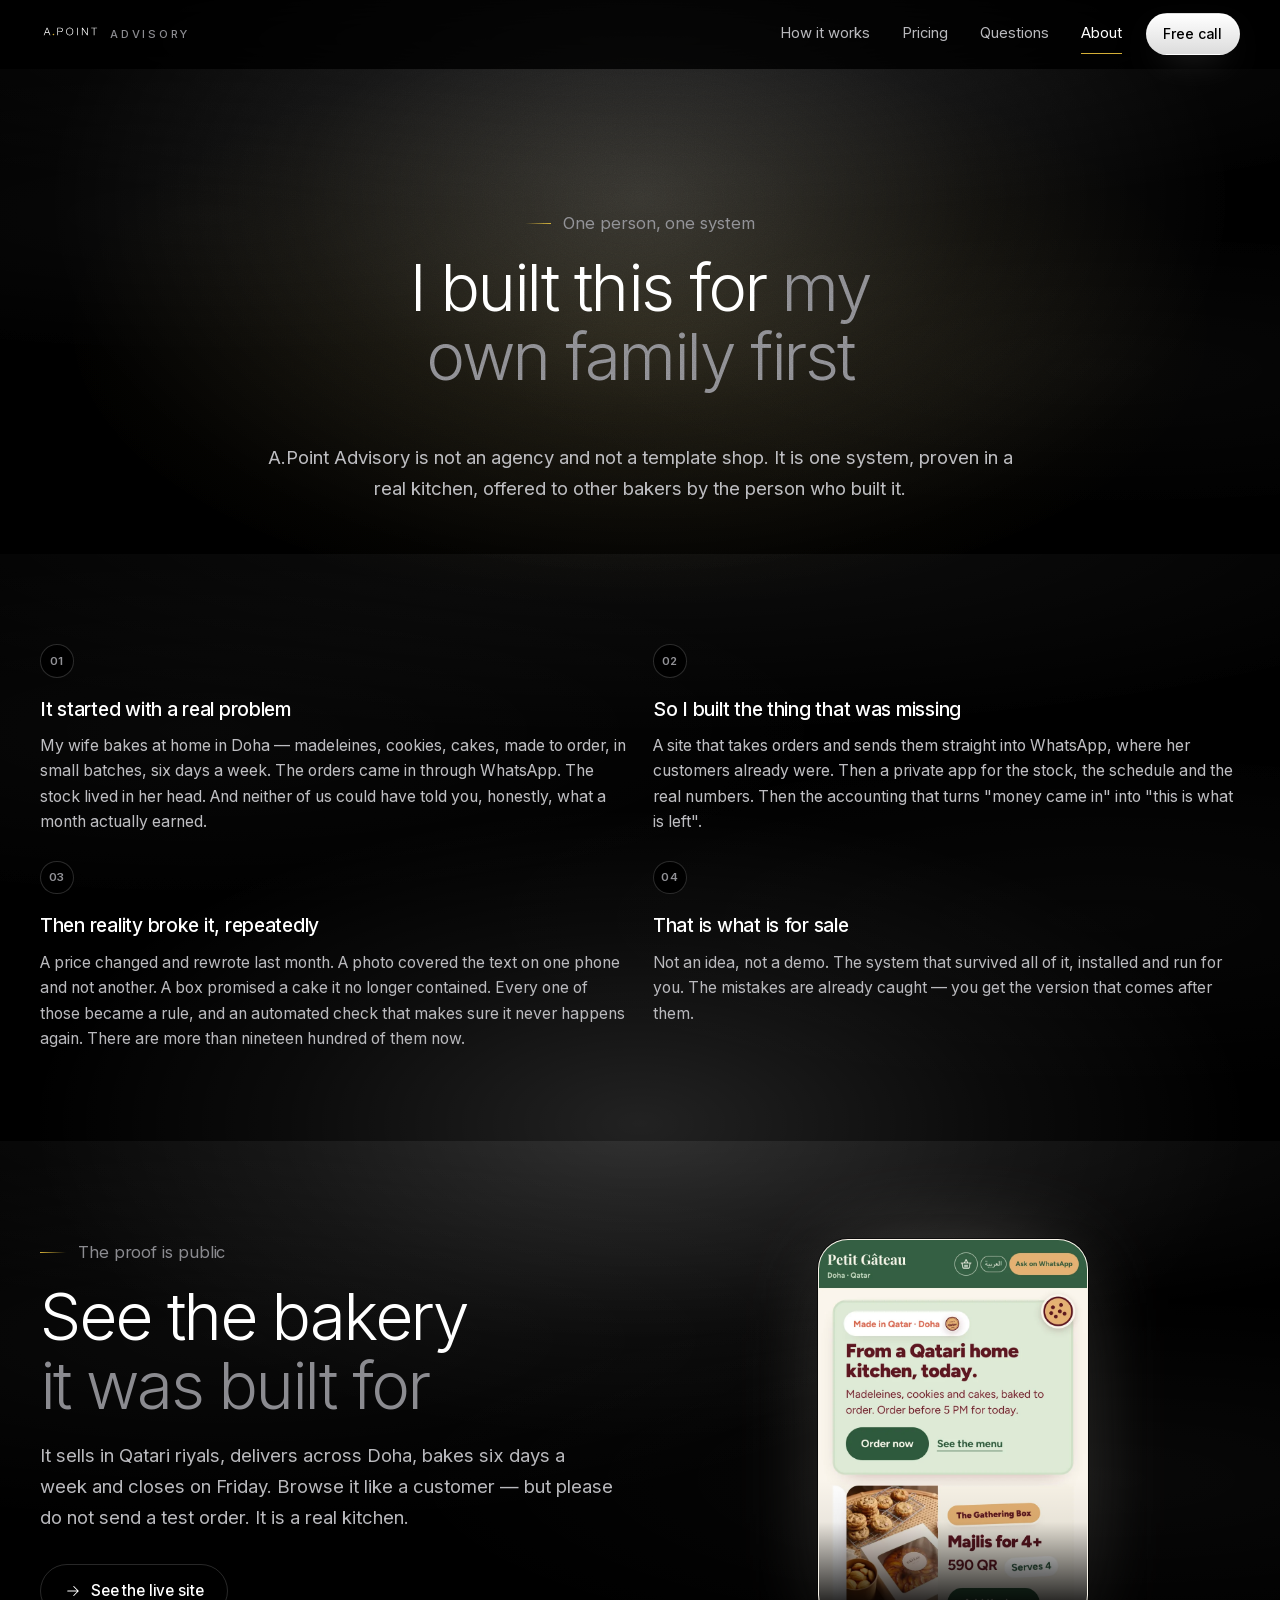
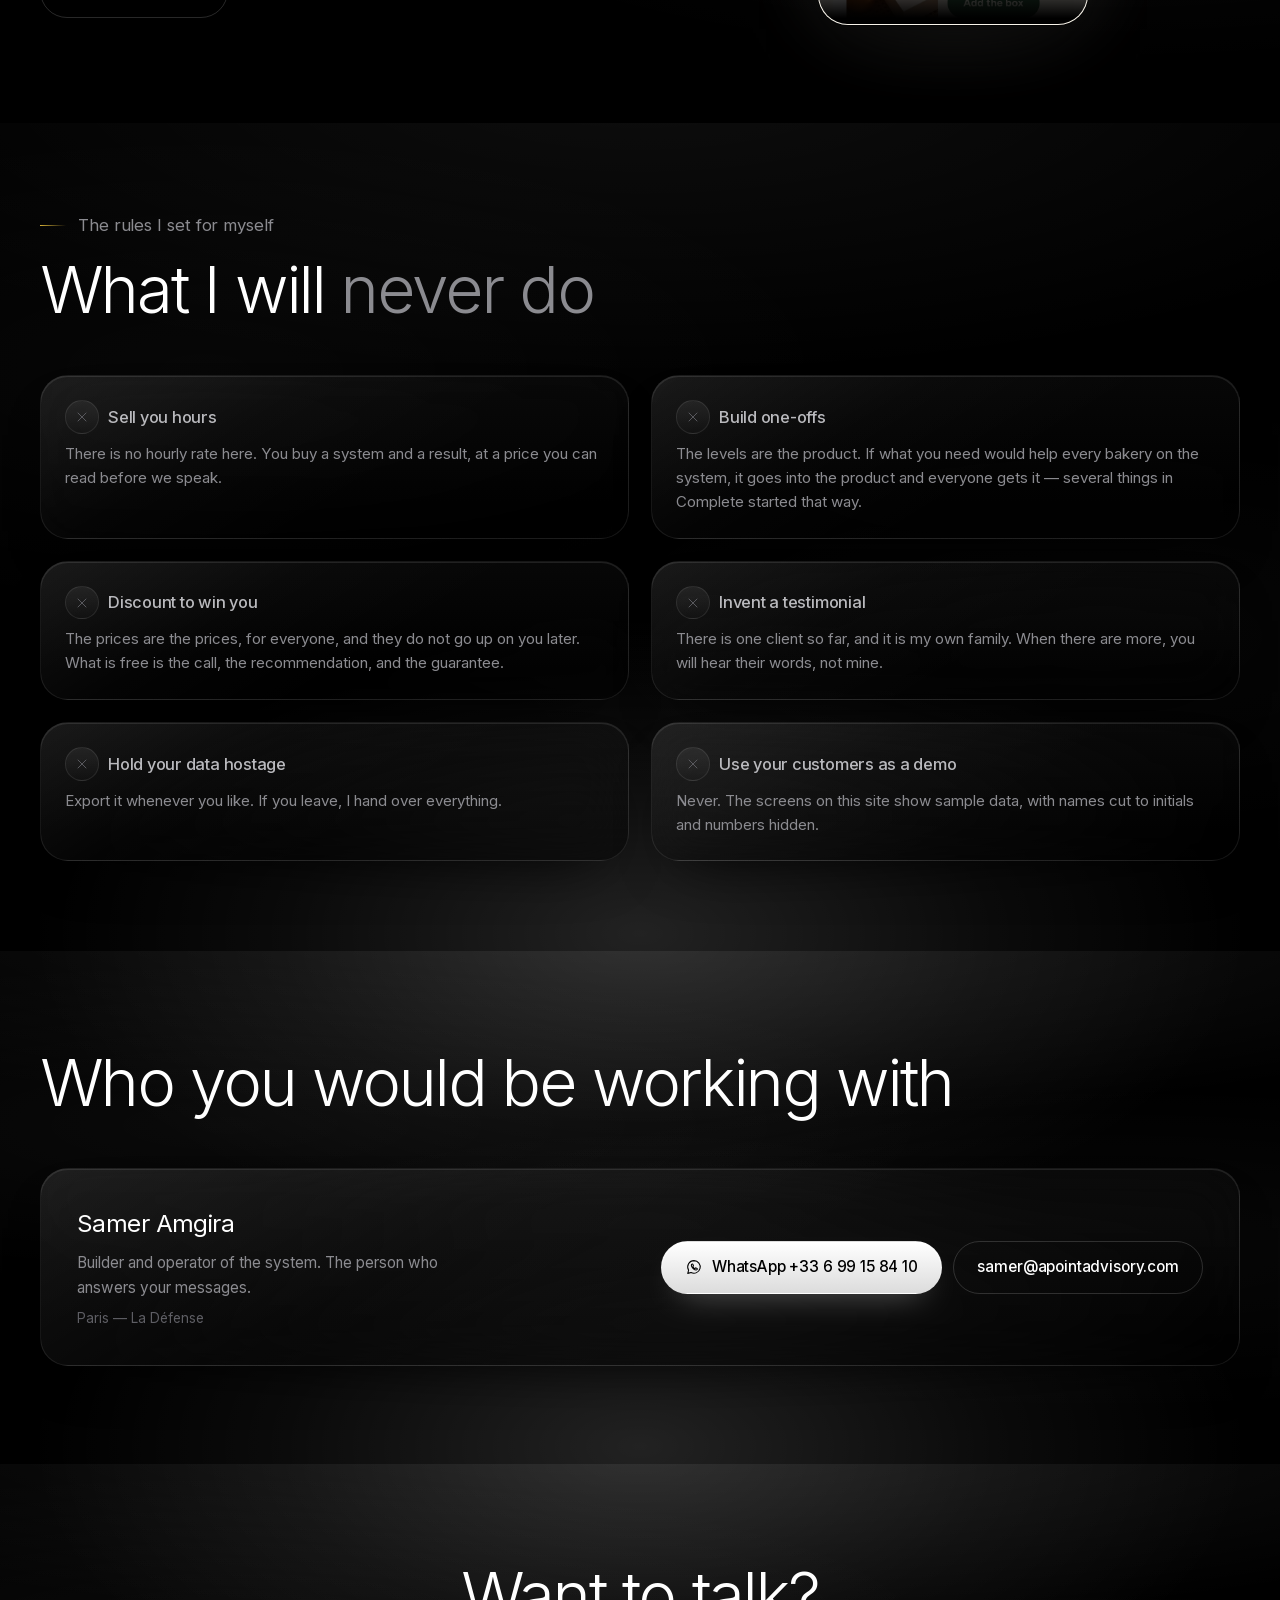
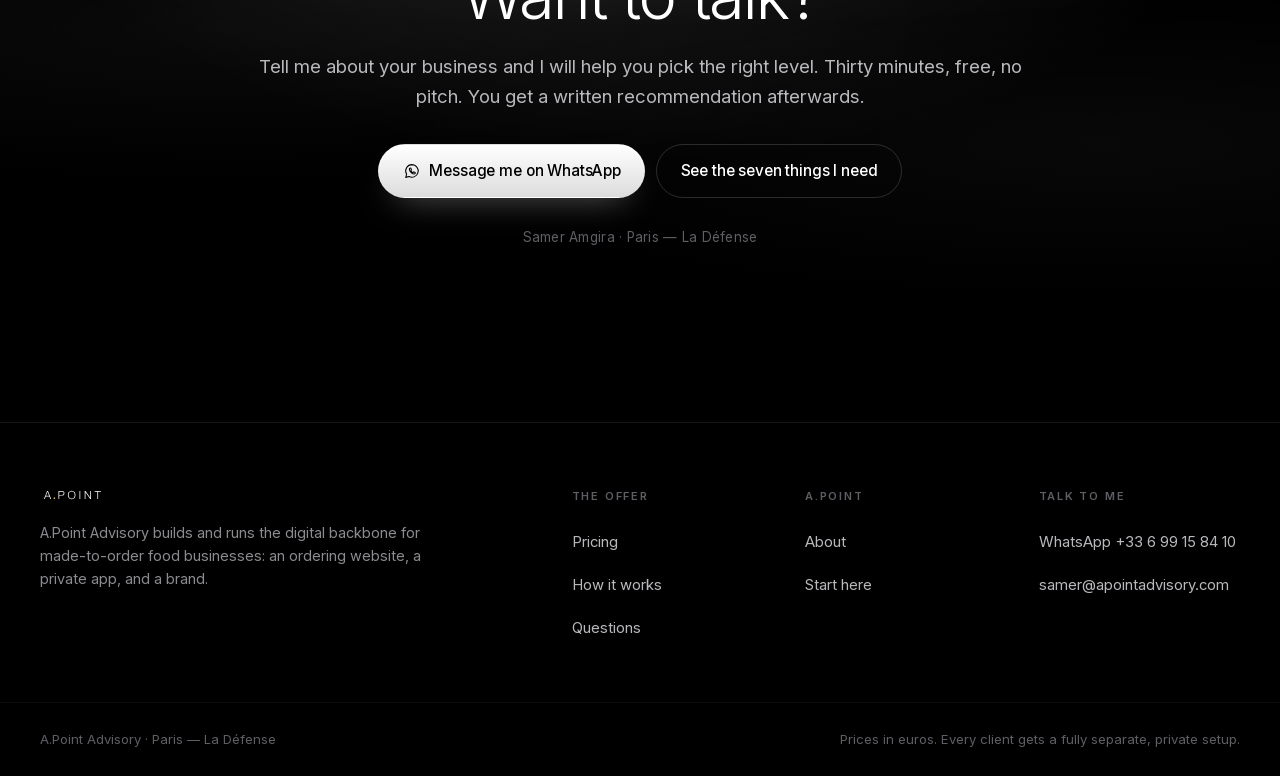
==== commit 448c4db2: "Site A.Point — construction 202609091811" ====
--- a/about/index.html
+++ b/about/index.html
@@ -6,7 +6,7 @@
 <title>Who is behind this · A.Point Advisory</title>
 <meta name="description" content="One person, one system, built for a real family bakery in Doha and refined over months of daily orders. Why A.Point exists and what it will never be.">
 <link rel="canonical" href="https://apointadvisory.com/about/">
-<meta name="apoint-build" content="202609091745">
+<meta name="apoint-build" content="202609091811">
 <meta name="color-scheme" content="dark">
 <meta name="theme-color" content="#000000">
 
@@ -26,8 +26,8 @@
 <link rel="manifest" href="/site.webmanifest">
 
 <link rel="preload" href="/polices/inter-latin-variable.woff2" as="font" type="font/woff2" crossorigin>
-<link rel="stylesheet" href="/style.css?v=202609091745">
-<script type="application/ld+json">{"@context":"https://schema.org","@type":"ProfessionalService","name":"A.Point Advisory","description":"Digital operations for made-to-order food businesses","url":"https://apointadvisory.com","areaServed":"Worldwide","founder":{"@type":"Person","name":"Samer Amgira"},"address":{"@type":"PostalAddress","addressLocality":"Paris","addressCountry":"FR"},"email":"samer.amgira@gmail.com","telephone":"+33699158410","currenciesAccepted":"EUR","hasOfferCatalog":{"@type":"OfferCatalog","name":"Levels","itemListElement":[{"@type":"Offer","name":"Foundation","price":"39","priceCurrency":"EUR","description":"Subscription, per month. Setup fee of EUR 390, paid once."},{"@type":"Offer","name":"Operations","price":"79","priceCurrency":"EUR","description":"Subscription, per month. Setup fee of EUR 890, paid once."},{"@type":"Offer","name":"Complete","price":"149","priceCurrency":"EUR","description":"Subscription, per month. Setup fee of EUR 1690, paid once."},{"@type":"Offer","name":"Signature","price":"249","priceCurrency":"EUR","description":"Subscription, per month. Setup fee of EUR 3200, paid once."}]}}</script>
+<link rel="stylesheet" href="/style.css?v=202609091811">
+<script type="application/ld+json">{"@context":"https://schema.org","@type":"ProfessionalService","name":"A.Point Advisory","description":"Digital operations for made-to-order food businesses","url":"https://apointadvisory.com","areaServed":"Worldwide","founder":{"@type":"Person","name":"Samer Amgira"},"address":{"@type":"PostalAddress","addressLocality":"Paris","addressCountry":"FR"},"email":"samer@apointadvisory.com","telephone":"+33699158410","currenciesAccepted":"EUR","hasOfferCatalog":{"@type":"OfferCatalog","name":"Levels","itemListElement":[{"@type":"Offer","name":"Foundation","price":"39","priceCurrency":"EUR","description":"Subscription, per month. Setup fee of EUR 390, paid once."},{"@type":"Offer","name":"Operations","price":"79","priceCurrency":"EUR","description":"Subscription, per month. Setup fee of EUR 890, paid once."},{"@type":"Offer","name":"Complete","price":"149","priceCurrency":"EUR","description":"Subscription, per month. Setup fee of EUR 1690, paid once."},{"@type":"Offer","name":"Signature","price":"249","priceCurrency":"EUR","description":"Subscription, per month. Setup fee of EUR 3200, paid once."}]}}</script>
 </head>
 <body class="page-apropos">
 <a class="saut" href="#principal">Skip to content</a>
@@ -118,7 +118,7 @@
 </div>
         <p class="intro">It sells in Qatari riyals, delivers across Doha, bakes six days a week and closes on Friday. Browse it like a customer — but please do not send a test order. It is a real kitchen.</p>
         <div class="actions"><a class="btn btn-fantome" href="https://petit-gateau.com" target="_blank" rel="noopener">
-  <svg class="ic" viewBox="0 0 24 24" width="18" height="18" fill="none" stroke="currentColor" stroke-width="1.4" stroke-linecap="round" stroke-linejoin="round" aria-hidden="true"><path d="M5 12h14M13 6l6 6-6 6"/></svg><span>petit-gateau.com</span></a></div>
+  <svg class="ic" viewBox="0 0 24 24" width="18" height="18" fill="none" stroke="currentColor" stroke-width="1.4" stroke-linecap="round" stroke-linejoin="round" aria-hidden="true"><path d="M5 12h14M13 6l6 6-6 6"/></svg><span>See the live site</span></a></div>
       </div>
       <div><div class="tel ">
   <div class="tel-ecran">
@@ -159,7 +159,7 @@
         <p class="fiche-lieu">Paris — La Défense</p>
       </div>
       <div class="fiche-liens"><a class="btn btn-primaire" href="https://wa.me/33699158410?text=Hi%20Samer%2C%20I%20run%20a%20home%20bakery%20and%20I%27d%20like%20to%20know%20more%20about%20A.Point%20Advisory." target="_blank" rel="noopener">
-  <svg class="ic" viewBox="0 0 24 24" width="18" height="18" fill="none" stroke="currentColor" stroke-width="1.4" stroke-linecap="round" stroke-linejoin="round" aria-hidden="true"><path d="M12.02 3.5a8.4 8.4 0 00-7.2 12.7L3.7 20.5l4.4-1.1A8.4 8.4 0 1012.02 3.5z"/><path d="M8.9 8.6c.2-.5.4-.5.6-.5h.5c.2 0 .4 0 .6.5l.6 1.5c.1.2 0 .4-.1.5l-.4.5c-.1.1-.2.3-.1.5.2.4.6 1 1.1 1.5.6.5 1.1.7 1.4.8.2.1.4 0 .5-.1l.5-.5c.2-.2.3-.2.5-.1l1.4.7c.2.1.4.2.4.4 0 .2 0 .8-.3 1.1-.3.4-.9.6-1.3.6-1 0-2.4-.6-3.6-1.6a9 9 0 01-2.3-3c-.3-.7-.4-1.3-.4-1.8 0-.4.2-.8.4-1z"/></svg><span>WhatsApp +33 6 99 15 84 10</span></a><a class="btn btn-fantome" href="mailto:samer.amgira@gmail.com"><span>samer.amgira@gmail.com</span></a></div>
+  <svg class="ic" viewBox="0 0 24 24" width="18" height="18" fill="none" stroke="currentColor" stroke-width="1.4" stroke-linecap="round" stroke-linejoin="round" aria-hidden="true"><path d="M12.02 3.5a8.4 8.4 0 00-7.2 12.7L3.7 20.5l4.4-1.1A8.4 8.4 0 1012.02 3.5z"/><path d="M8.9 8.6c.2-.5.4-.5.6-.5h.5c.2 0 .4 0 .6.5l.6 1.5c.1.2 0 .4-.1.5l-.4.5c-.1.1-.2.3-.1.5.2.4.6 1 1.1 1.5.6.5 1.1.7 1.4.8.2.1.4 0 .5-.1l.5-.5c.2-.2.3-.2.5-.1l1.4.7c.2.1.4.2.4.4 0 .2 0 .8-.3 1.1-.3.4-.9.6-1.3.6-1 0-2.4-.6-3.6-1.6a9 9 0 01-2.3-3c-.3-.7-.4-1.3-.4-1.8 0-.4.2-.8.4-1z"/></svg><span>WhatsApp +33 6 99 15 84 10</span></a><a class="btn btn-fantome" href="mailto:samer@apointadvisory.com"><span>samer@apointadvisory.com</span></a></div>
     </div>
   </div>
 </section>
@@ -211,7 +211,7 @@
       <div class="pied-col">
         <h3>Talk to me</h3>
         <a href="https://wa.me/33699158410?text=Hi%20Samer%2C%20I%20run%20a%20home%20bakery%20and%20I%27d%20like%20to%20know%20more%20about%20A.Point%20Advisory." target="_blank" rel="noopener">WhatsApp +33 6 99 15 84 10</a>
-        <a href="mailto:samer.amgira@gmail.com">samer.amgira@gmail.com</a>
+        <a href="mailto:samer@apointadvisory.com">samer@apointadvisory.com</a>
       </div>
     </div>
   </div>
@@ -220,6 +220,6 @@
     <p>Prices in euros. Every client gets a fully separate, private setup.</p>
   </div>
 </footer>
-<script src="/site.js?v=202609091745" defer></script>
+<script src="/site.js?v=202609091811" defer></script>
 </body>
 </html>
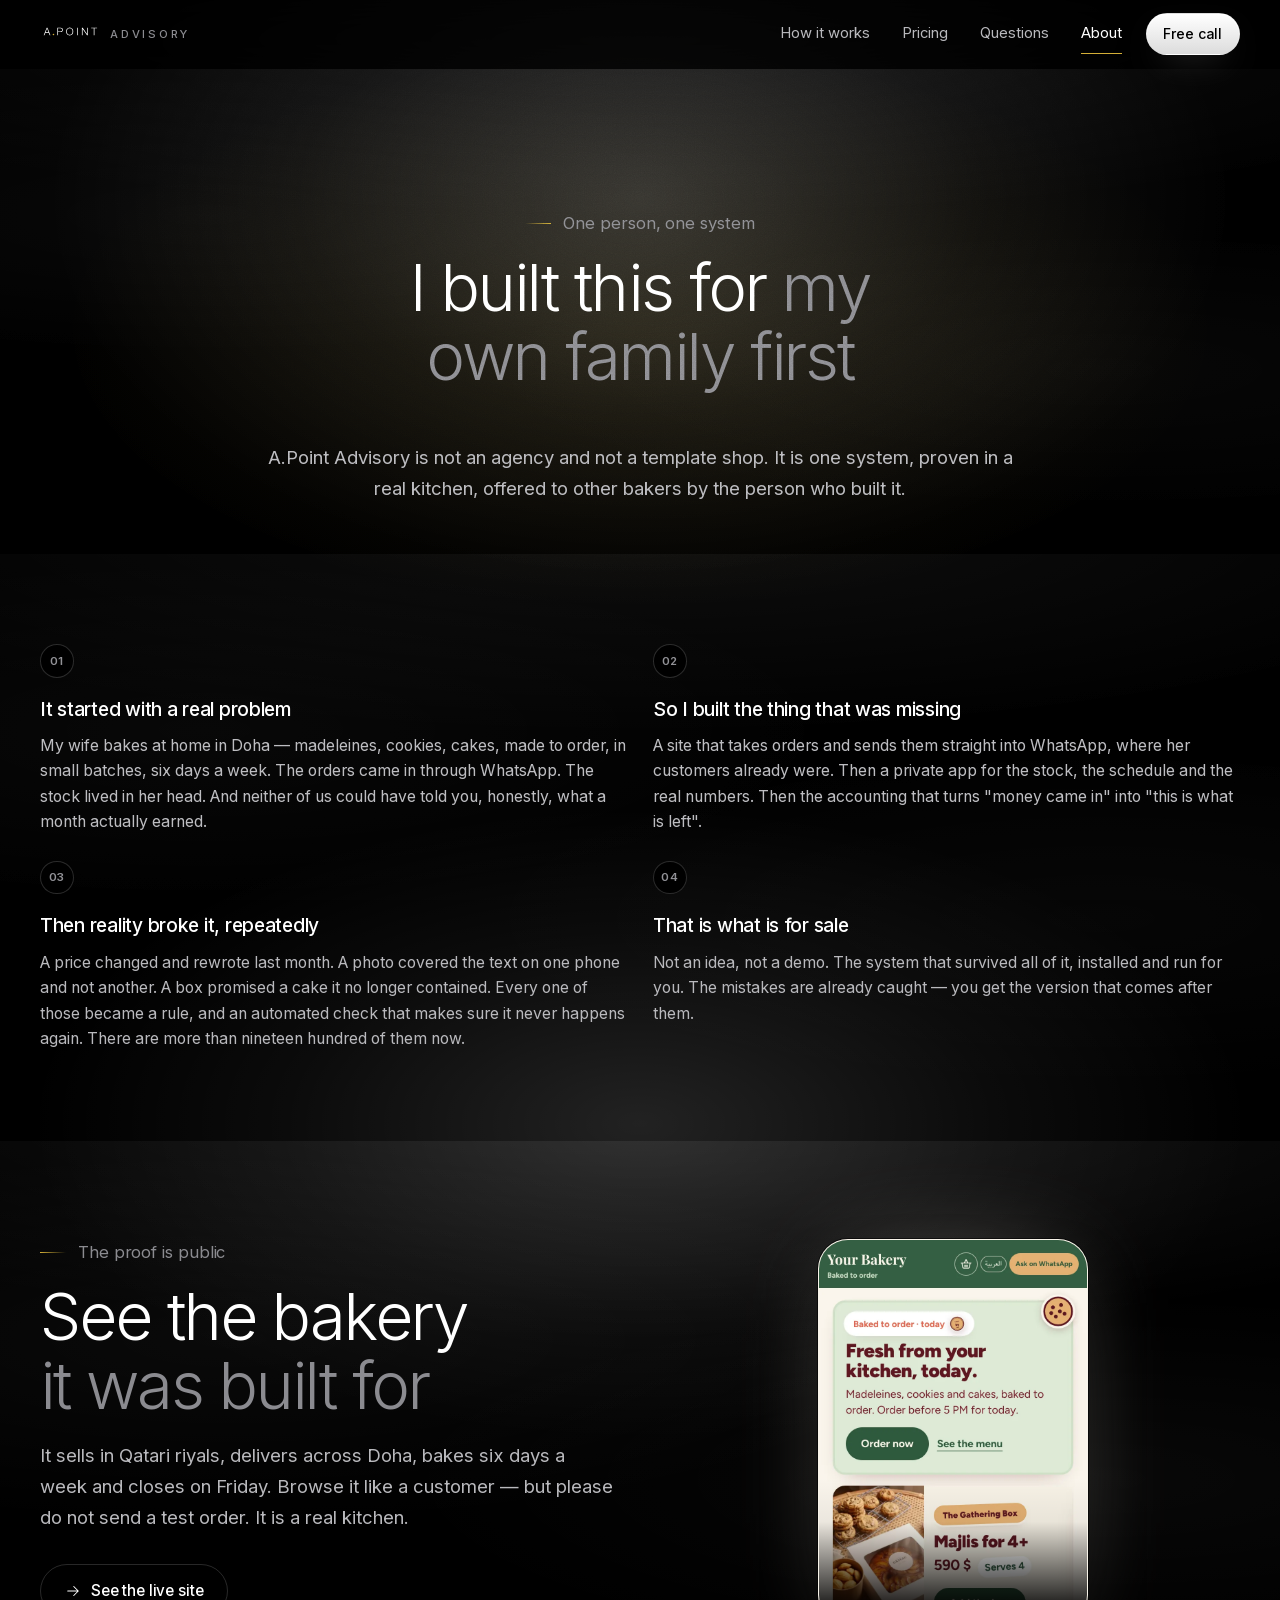
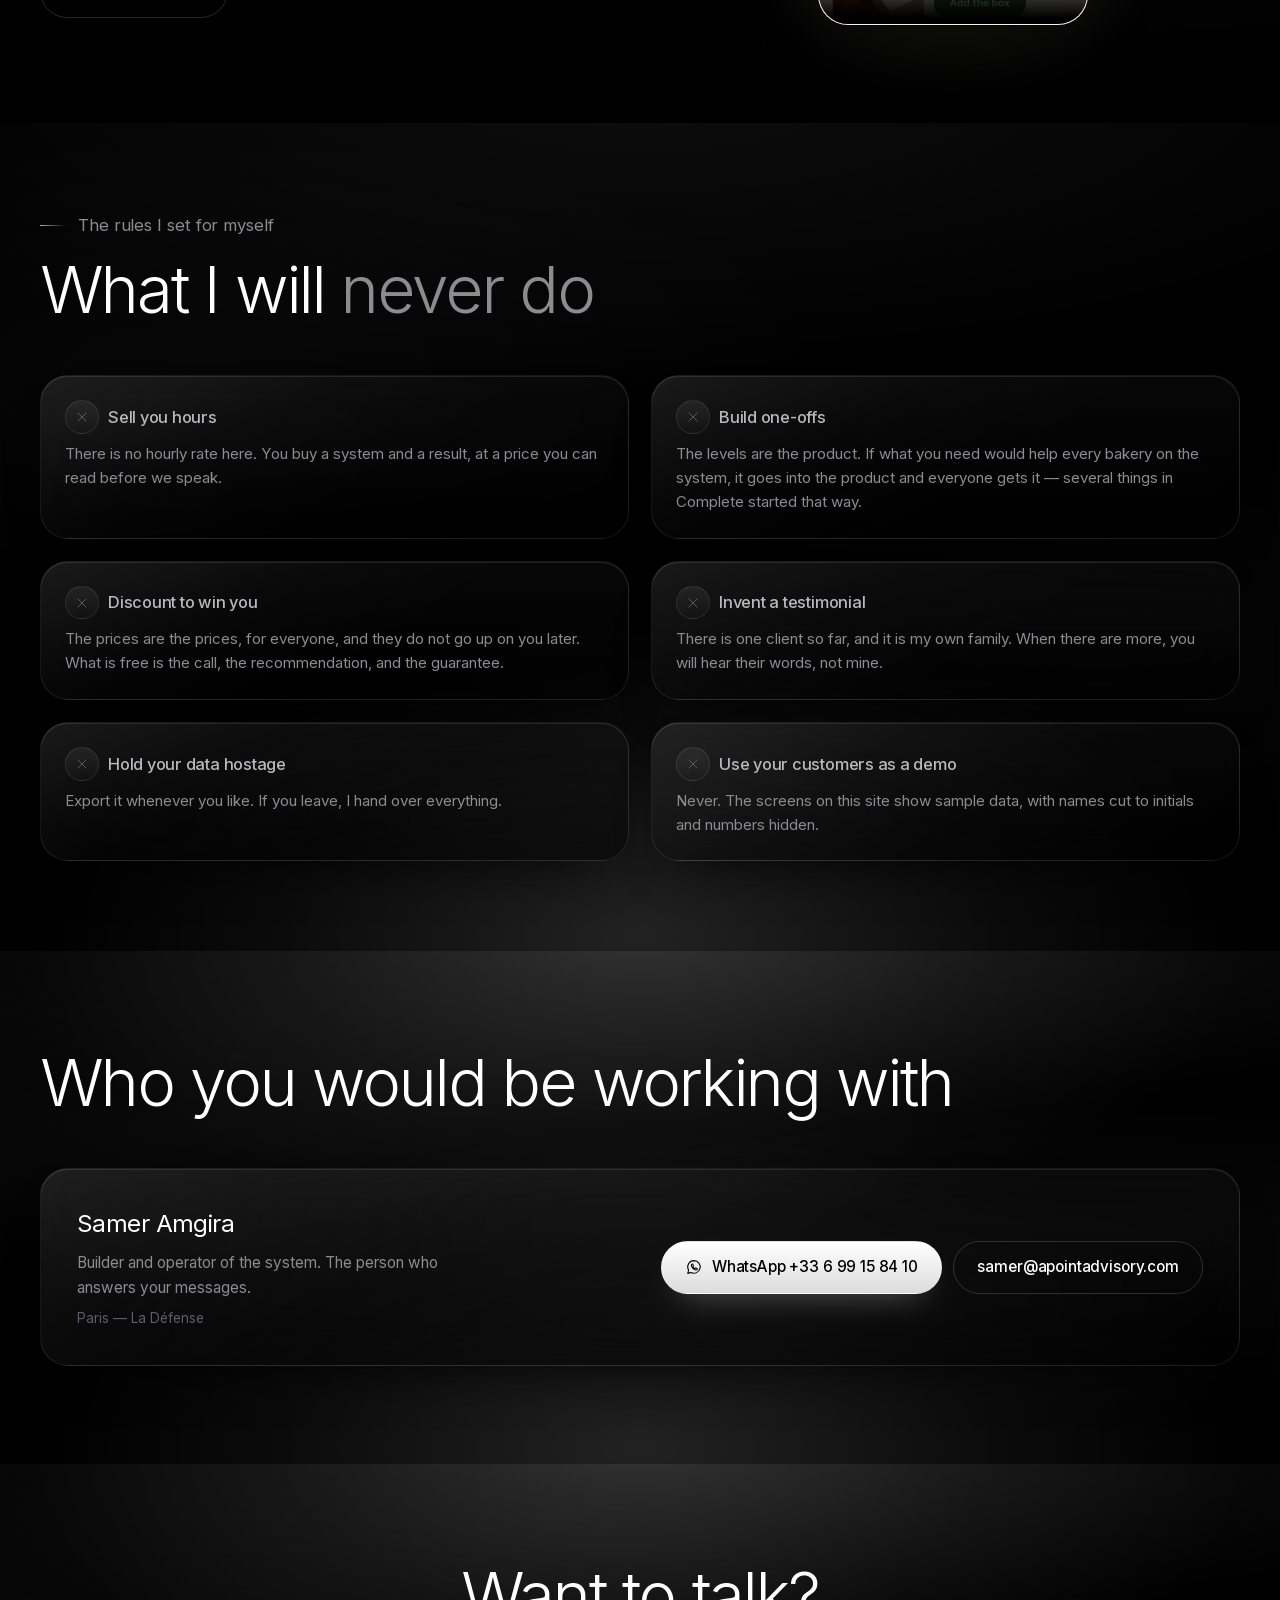
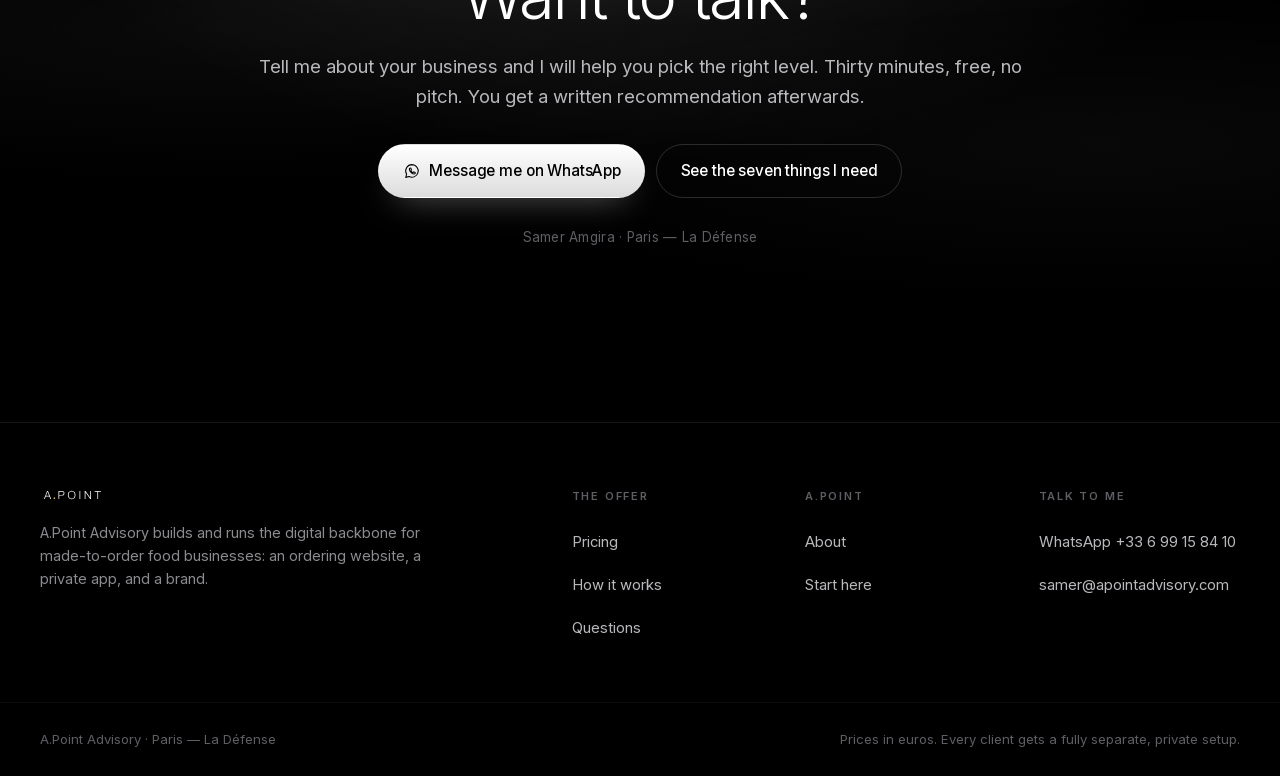
==== commit d8586543: "Site A.Point — construction 202609091851" ====
--- a/about/index.html
+++ b/about/index.html
@@ -6,7 +6,7 @@
 <title>Who is behind this · A.Point Advisory</title>
 <meta name="description" content="One person, one system, built for a real family bakery in Doha and refined over months of daily orders. Why A.Point exists and what it will never be.">
 <link rel="canonical" href="https://apointadvisory.com/about/">
-<meta name="apoint-build" content="202609091811">
+<meta name="apoint-build" content="202609091851">
 <meta name="color-scheme" content="dark">
 <meta name="theme-color" content="#000000">
 
@@ -26,7 +26,7 @@
 <link rel="manifest" href="/site.webmanifest">
 
 <link rel="preload" href="/polices/inter-latin-variable.woff2" as="font" type="font/woff2" crossorigin>
-<link rel="stylesheet" href="/style.css?v=202609091811">
+<link rel="stylesheet" href="/style.css?v=202609091851">
 <script type="application/ld+json">{"@context":"https://schema.org","@type":"ProfessionalService","name":"A.Point Advisory","description":"Digital operations for made-to-order food businesses","url":"https://apointadvisory.com","areaServed":"Worldwide","founder":{"@type":"Person","name":"Samer Amgira"},"address":{"@type":"PostalAddress","addressLocality":"Paris","addressCountry":"FR"},"email":"samer@apointadvisory.com","telephone":"+33699158410","currenciesAccepted":"EUR","hasOfferCatalog":{"@type":"OfferCatalog","name":"Levels","itemListElement":[{"@type":"Offer","name":"Foundation","price":"39","priceCurrency":"EUR","description":"Subscription, per month. Setup fee of EUR 390, paid once."},{"@type":"Offer","name":"Operations","price":"79","priceCurrency":"EUR","description":"Subscription, per month. Setup fee of EUR 890, paid once."},{"@type":"Offer","name":"Complete","price":"149","priceCurrency":"EUR","description":"Subscription, per month. Setup fee of EUR 1690, paid once."},{"@type":"Offer","name":"Signature","price":"249","priceCurrency":"EUR","description":"Subscription, per month. Setup fee of EUR 3200, paid once."}]}}</script>
 </head>
 <body class="page-apropos">
@@ -220,6 +220,6 @@
     <p>Prices in euros. Every client gets a fully separate, private setup.</p>
   </div>
 </footer>
-<script src="/site.js?v=202609091811" defer></script>
+<script src="/site.js?v=202609091851" defer></script>
 </body>
 </html>
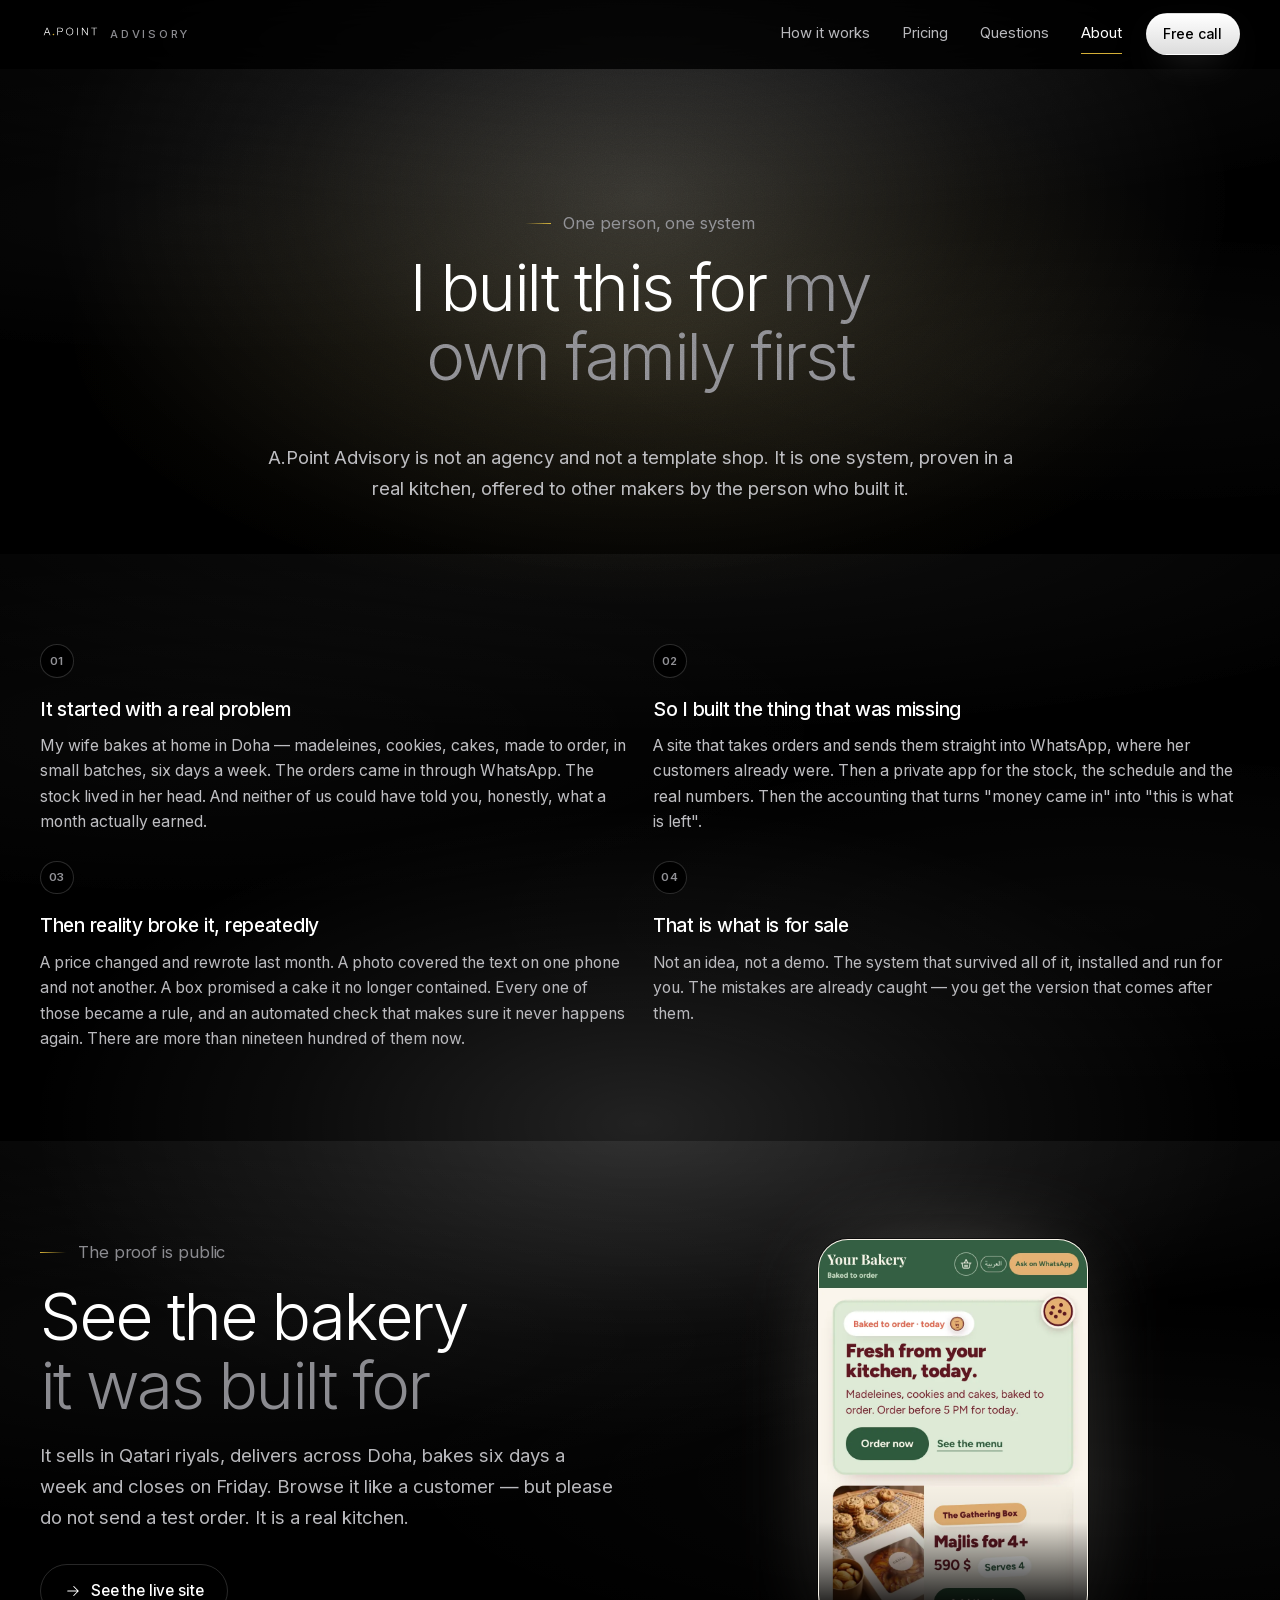
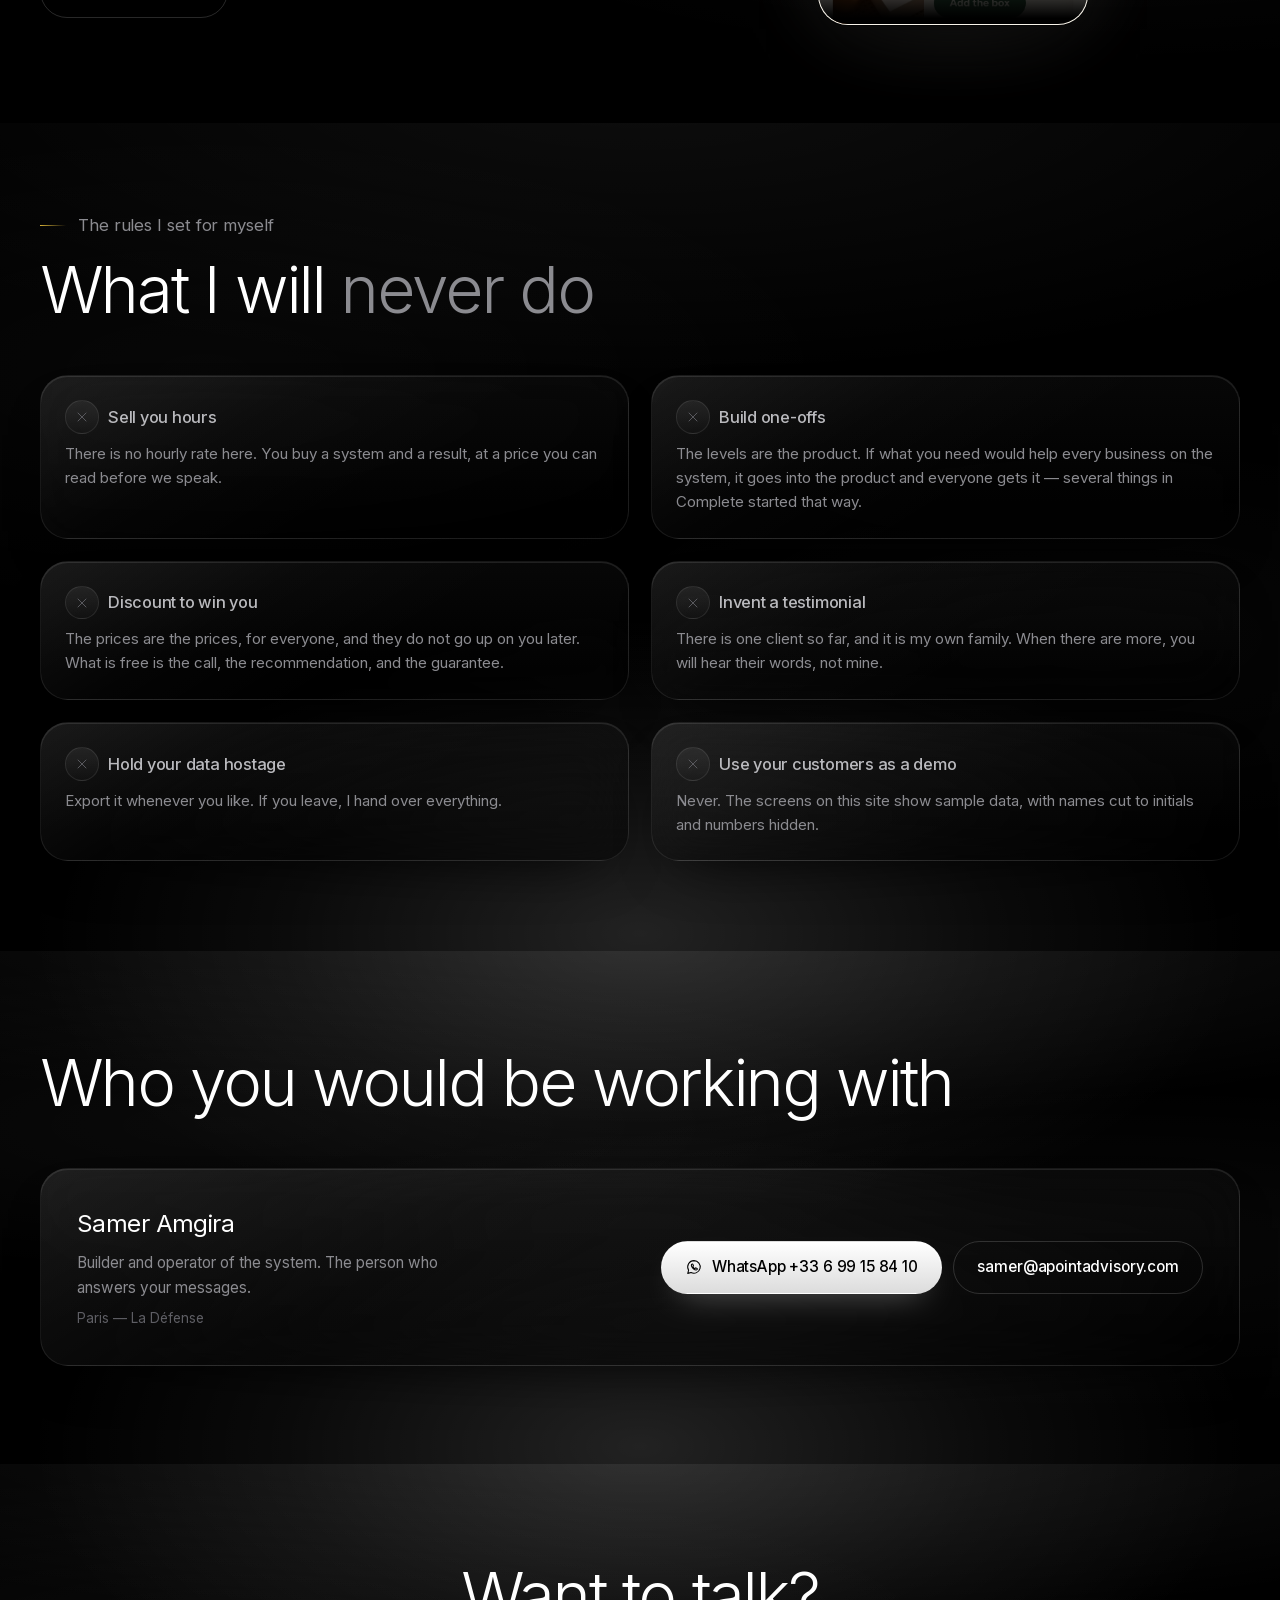
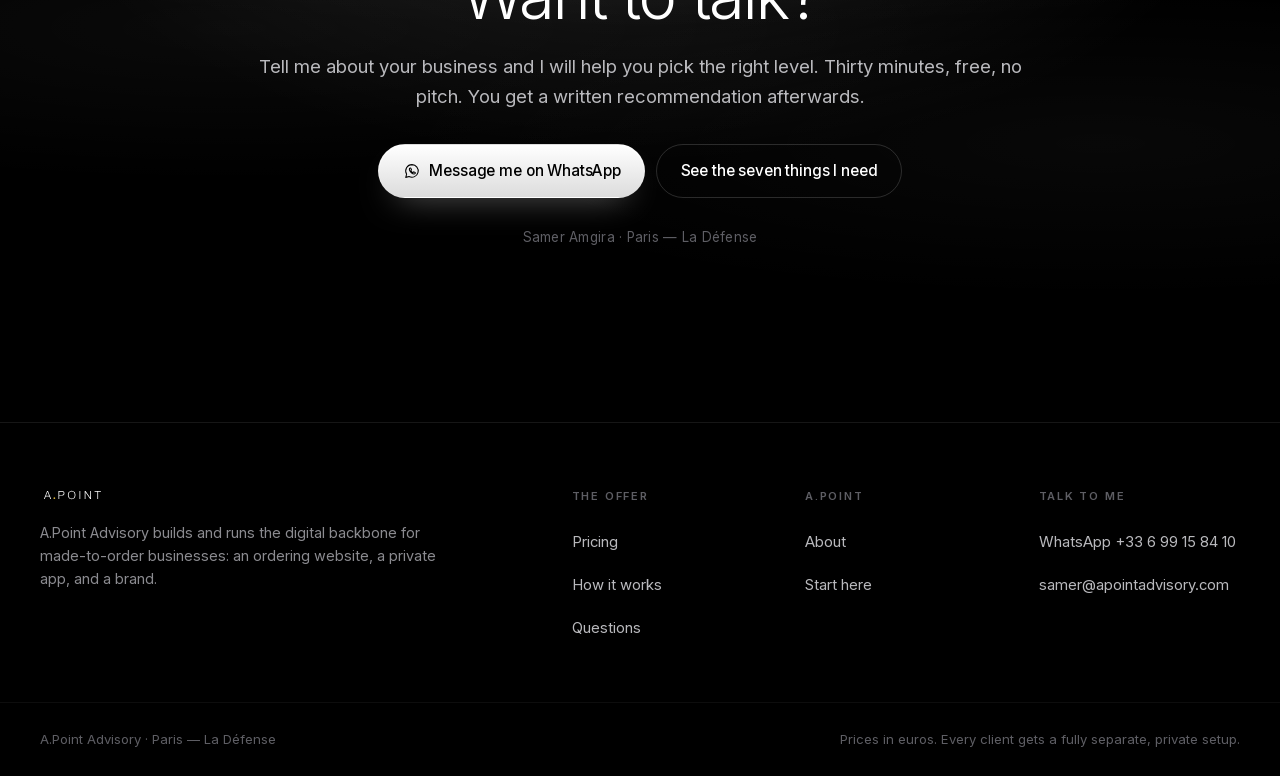
==== commit 071b9271: "Site A.Point — construction 202609100128" ====
--- a/about/index.html
+++ b/about/index.html
@@ -6,7 +6,7 @@
 <title>Who is behind this · A.Point Advisory</title>
 <meta name="description" content="One person, one system, built for a real family bakery in Doha and refined over months of daily orders. Why A.Point exists and what it will never be.">
 <link rel="canonical" href="https://apointadvisory.com/about/">
-<meta name="apoint-build" content="202609091851">
+<meta name="apoint-build" content="202609100128">
 <meta name="color-scheme" content="dark">
 <meta name="theme-color" content="#000000">
 
@@ -26,8 +26,8 @@
 <link rel="manifest" href="/site.webmanifest">
 
 <link rel="preload" href="/polices/inter-latin-variable.woff2" as="font" type="font/woff2" crossorigin>
-<link rel="stylesheet" href="/style.css?v=202609091851">
-<script type="application/ld+json">{"@context":"https://schema.org","@type":"ProfessionalService","name":"A.Point Advisory","description":"Digital operations for made-to-order food businesses","url":"https://apointadvisory.com","areaServed":"Worldwide","founder":{"@type":"Person","name":"Samer Amgira"},"address":{"@type":"PostalAddress","addressLocality":"Paris","addressCountry":"FR"},"email":"samer@apointadvisory.com","telephone":"+33699158410","currenciesAccepted":"EUR","hasOfferCatalog":{"@type":"OfferCatalog","name":"Levels","itemListElement":[{"@type":"Offer","name":"Foundation","price":"39","priceCurrency":"EUR","description":"Subscription, per month. Setup fee of EUR 390, paid once."},{"@type":"Offer","name":"Operations","price":"79","priceCurrency":"EUR","description":"Subscription, per month. Setup fee of EUR 890, paid once."},{"@type":"Offer","name":"Complete","price":"149","priceCurrency":"EUR","description":"Subscription, per month. Setup fee of EUR 1690, paid once."},{"@type":"Offer","name":"Signature","price":"249","priceCurrency":"EUR","description":"Subscription, per month. Setup fee of EUR 3200, paid once."}]}}</script>
+<link rel="stylesheet" href="/style.css?v=202609100128">
+<script type="application/ld+json">{"@context":"https://schema.org","@type":"ProfessionalService","name":"A.Point Advisory","description":"Digital operations for made-to-order businesses","url":"https://apointadvisory.com","areaServed":"Worldwide","founder":{"@type":"Person","name":"Samer Amgira"},"address":{"@type":"PostalAddress","addressLocality":"Paris","addressCountry":"FR"},"email":"samer@apointadvisory.com","telephone":"+33699158410","currenciesAccepted":"EUR","hasOfferCatalog":{"@type":"OfferCatalog","name":"Levels","itemListElement":[{"@type":"Offer","name":"Foundation","price":"39","priceCurrency":"EUR","description":"Subscription, per month. Setup fee of EUR 390, paid once."},{"@type":"Offer","name":"Operations","price":"79","priceCurrency":"EUR","description":"Subscription, per month. Setup fee of EUR 890, paid once."},{"@type":"Offer","name":"Complete","price":"149","priceCurrency":"EUR","description":"Subscription, per month. Setup fee of EUR 1690, paid once."},{"@type":"Offer","name":"Signature","price":"249","priceCurrency":"EUR","description":"Subscription, per month. Setup fee of EUR 3200, paid once."}]}}</script>
 </head>
 <body class="page-apropos">
 <a class="saut" href="#principal">Skip to content</a>
@@ -55,7 +55,7 @@
         <a href="/about/" aria-current="page">About</a>
     </nav>
     <div class="entete-fin">
-      <a class="btn btn-primaire btn-sm" href="https://wa.me/33699158410?text=Hi%20Samer%2C%20I%20run%20a%20home%20bakery%20and%20I%27d%20like%20to%20book%20the%20free%2030-minute%20call." target="_blank" rel="noopener"><span>Free call</span></a>
+      <a class="btn btn-primaire btn-sm" href="https://wa.me/33699158410?text=Hi%20Samer%2C%20I%20sell%20to%20order%20and%20I%27d%20like%20to%20book%20the%20free%2030-minute%20call." target="_blank" rel="noopener"><span>Free call</span></a>
       <button class="burger" id="burger" aria-label="Open menu" aria-expanded="false" aria-controls="menu-mobile"><svg class="ic" viewBox="0 0 24 24" width="22" height="22" fill="none" stroke="currentColor" stroke-width="1.4" stroke-linecap="round" stroke-linejoin="round" aria-hidden="true"><path d="M4 7h16M4 12h16M4 17h16"/></svg></button>
     </div>
   </div>
@@ -65,7 +65,7 @@
     <a href="/faq/">Questions</a>
     <a href="/about/">About</a>
     <a href="/start/">Start here</a>
-    <a class="menu-mobile-cta" href="https://wa.me/33699158410?text=Hi%20Samer%2C%20I%20run%20a%20home%20bakery%20and%20I%27d%20like%20to%20book%20the%20free%2030-minute%20call." target="_blank" rel="noopener">Start with a free call</a>
+    <a class="menu-mobile-cta" href="https://wa.me/33699158410?text=Hi%20Samer%2C%20I%20sell%20to%20order%20and%20I%27d%20like%20to%20book%20the%20free%2030-minute%20call." target="_blank" rel="noopener">Start with a free call</a>
   </div>
 </header>
 <main id="principal">
@@ -76,7 +76,7 @@
   <p class="sur-titre">One person, one system</p>
   <h1 class="display">I built this for<span class="gris"> my own family first</span></h1>
 </div>
-    <p class="intro intro-centre">A.Point Advisory is not an agency and not a template shop. It is one system, proven in a real kitchen, offered to other bakers by the person who built it.</p>
+    <p class="intro intro-centre">A.Point Advisory is not an agency and not a template shop. It is one system, proven in a real kitchen, offered to other makers by the person who built it.</p>
   </div>
 </section>
 
@@ -137,7 +137,7 @@
 </div>
     <div class="grille-2 minis">
       <div class="mini mini-non"><h3><span class="pastille pastille-non"><svg class="ic" viewBox="0 0 24 24" width="16" height="16" fill="none" stroke="currentColor" stroke-width="1.4" stroke-linecap="round" stroke-linejoin="round" aria-hidden="true"><path d="M6 6l12 12M18 6L6 18"/></svg></span>Sell you hours</h3><p>There is no hourly rate here. You buy a system and a result, at a price you can read before we speak.</p></div>
-      <div class="mini mini-non"><h3><span class="pastille pastille-non"><svg class="ic" viewBox="0 0 24 24" width="16" height="16" fill="none" stroke="currentColor" stroke-width="1.4" stroke-linecap="round" stroke-linejoin="round" aria-hidden="true"><path d="M6 6l12 12M18 6L6 18"/></svg></span>Build one-offs</h3><p>The levels are the product. If what you need would help every bakery on the system, it goes into the product and everyone gets it — several things in Complete started that way.</p></div>
+      <div class="mini mini-non"><h3><span class="pastille pastille-non"><svg class="ic" viewBox="0 0 24 24" width="16" height="16" fill="none" stroke="currentColor" stroke-width="1.4" stroke-linecap="round" stroke-linejoin="round" aria-hidden="true"><path d="M6 6l12 12M18 6L6 18"/></svg></span>Build one-offs</h3><p>The levels are the product. If what you need would help every business on the system, it goes into the product and everyone gets it — several things in Complete started that way.</p></div>
       <div class="mini mini-non"><h3><span class="pastille pastille-non"><svg class="ic" viewBox="0 0 24 24" width="16" height="16" fill="none" stroke="currentColor" stroke-width="1.4" stroke-linecap="round" stroke-linejoin="round" aria-hidden="true"><path d="M6 6l12 12M18 6L6 18"/></svg></span>Discount to win you</h3><p>The prices are the prices, for everyone, and they do not go up on you later. What is free is the call, the recommendation, and the guarantee.</p></div>
       <div class="mini mini-non"><h3><span class="pastille pastille-non"><svg class="ic" viewBox="0 0 24 24" width="16" height="16" fill="none" stroke="currentColor" stroke-width="1.4" stroke-linecap="round" stroke-linejoin="round" aria-hidden="true"><path d="M6 6l12 12M18 6L6 18"/></svg></span>Invent a testimonial</h3><p>There is one client so far, and it is my own family. When there are more, you will hear their words, not mine.</p></div>
       <div class="mini mini-non"><h3><span class="pastille pastille-non"><svg class="ic" viewBox="0 0 24 24" width="16" height="16" fill="none" stroke="currentColor" stroke-width="1.4" stroke-linecap="round" stroke-linejoin="round" aria-hidden="true"><path d="M6 6l12 12M18 6L6 18"/></svg></span>Hold your data hostage</h3><p>Export it whenever you like. If you leave, I hand over everything.</p></div>
@@ -158,7 +158,7 @@
         <p class="fiche-role">Builder and operator of the system. The person who answers your messages.</p>
         <p class="fiche-lieu">Paris — La Défense</p>
       </div>
-      <div class="fiche-liens"><a class="btn btn-primaire" href="https://wa.me/33699158410?text=Hi%20Samer%2C%20I%20run%20a%20home%20bakery%20and%20I%27d%20like%20to%20know%20more%20about%20A.Point%20Advisory." target="_blank" rel="noopener">
+      <div class="fiche-liens"><a class="btn btn-primaire" href="https://wa.me/33699158410?text=Hi%20Samer%2C%20I%20sell%20to%20order%20and%20I%27d%20like%20to%20know%20more%20about%20A.Point%20Advisory." target="_blank" rel="noopener">
   <svg class="ic" viewBox="0 0 24 24" width="18" height="18" fill="none" stroke="currentColor" stroke-width="1.4" stroke-linecap="round" stroke-linejoin="round" aria-hidden="true"><path d="M12.02 3.5a8.4 8.4 0 00-7.2 12.7L3.7 20.5l4.4-1.1A8.4 8.4 0 1012.02 3.5z"/><path d="M8.9 8.6c.2-.5.4-.5.6-.5h.5c.2 0 .4 0 .6.5l.6 1.5c.1.2 0 .4-.1.5l-.4.5c-.1.1-.2.3-.1.5.2.4.6 1 1.1 1.5.6.5 1.1.7 1.4.8.2.1.4 0 .5-.1l.5-.5c.2-.2.3-.2.5-.1l1.4.7c.2.1.4.2.4.4 0 .2 0 .8-.3 1.1-.3.4-.9.6-1.3.6-1 0-2.4-.6-3.6-1.6a9 9 0 01-2.3-3c-.3-.7-.4-1.3-.4-1.8 0-.4.2-.8.4-1z"/></svg><span>WhatsApp +33 6 99 15 84 10</span></a><a class="btn btn-fantome" href="mailto:samer@apointadvisory.com"><span>samer@apointadvisory.com</span></a></div>
     </div>
   </div>
@@ -172,7 +172,7 @@
   <h2 class="display">Want to talk?</h2>
 </div>
       <p class="intro intro-centre">Tell me about your business and I will help you pick the right level. Thirty minutes, free, no pitch. You get a written recommendation afterwards.</p>
-      <div class="actions"><a class="btn btn-primaire" href="https://wa.me/33699158410?text=Hi%20Samer%2C%20I%20run%20a%20home%20bakery%20and%20I%27d%20like%20to%20book%20the%20free%2030-minute%20call." target="_blank" rel="noopener">
+      <div class="actions"><a class="btn btn-primaire" href="https://wa.me/33699158410?text=Hi%20Samer%2C%20I%20sell%20to%20order%20and%20I%27d%20like%20to%20book%20the%20free%2030-minute%20call." target="_blank" rel="noopener">
   <svg class="ic" viewBox="0 0 24 24" width="18" height="18" fill="none" stroke="currentColor" stroke-width="1.4" stroke-linecap="round" stroke-linejoin="round" aria-hidden="true"><path d="M12.02 3.5a8.4 8.4 0 00-7.2 12.7L3.7 20.5l4.4-1.1A8.4 8.4 0 1012.02 3.5z"/><path d="M8.9 8.6c.2-.5.4-.5.6-.5h.5c.2 0 .4 0 .6.5l.6 1.5c.1.2 0 .4-.1.5l-.4.5c-.1.1-.2.3-.1.5.2.4.6 1 1.1 1.5.6.5 1.1.7 1.4.8.2.1.4 0 .5-.1l.5-.5c.2-.2.3-.2.5-.1l1.4.7c.2.1.4.2.4.4 0 .2 0 .8-.3 1.1-.3.4-.9.6-1.3.6-1 0-2.4-.6-3.6-1.6a9 9 0 01-2.3-3c-.3-.7-.4-1.3-.4-1.8 0-.4.2-.8.4-1z"/></svg><span>Message me on WhatsApp</span></a><a class="btn btn-fantome" href="/start/"><span>See the seven things I need</span></a></div>
       <p class="final-note">Samer Amgira · Paris — La Défense</p>
     </div>
@@ -194,7 +194,7 @@
 <path fill="currentColor" transform="translate(4517,0)" d="M-4 714V656H244V0H312V656H561V714Z"/>
 </g>
 </svg>
-      <p>A.Point Advisory builds and runs the digital backbone for made-to-order food businesses: an ordering website, a private app, and a brand.</p>
+      <p>A.Point Advisory builds and runs the digital backbone for made-to-order businesses: an ordering website, a private app, and a brand.</p>
     </div>
     <div class="pied-cols">
       <div class="pied-col">
@@ -210,7 +210,7 @@
       </div>
       <div class="pied-col">
         <h3>Talk to me</h3>
-        <a href="https://wa.me/33699158410?text=Hi%20Samer%2C%20I%20run%20a%20home%20bakery%20and%20I%27d%20like%20to%20know%20more%20about%20A.Point%20Advisory." target="_blank" rel="noopener">WhatsApp +33 6 99 15 84 10</a>
+        <a href="https://wa.me/33699158410?text=Hi%20Samer%2C%20I%20sell%20to%20order%20and%20I%27d%20like%20to%20know%20more%20about%20A.Point%20Advisory." target="_blank" rel="noopener">WhatsApp +33 6 99 15 84 10</a>
         <a href="mailto:samer@apointadvisory.com">samer@apointadvisory.com</a>
       </div>
     </div>
@@ -220,6 +220,6 @@
     <p>Prices in euros. Every client gets a fully separate, private setup.</p>
   </div>
 </footer>
-<script src="/site.js?v=202609091851" defer></script>
+<script src="/site.js?v=202609100128" defer></script>
 </body>
 </html>
--- a/style.css
+++ b/style.css
@@ -1008,11 +1008,293 @@
 .tab-comp tbody tr{border-bottom:1px solid rgba(255,255,255,.045);}
 .tab-comp .ic{color:var(--or);margin-inline:auto;}
 .tab-vide{color:var(--g3);}
-.tab-groupe th{
-  font-size:.72rem !important;letter-spacing:.15em;text-transform:uppercase;
-  color:var(--or) !important;font-weight:600 !important;padding-top:1.7rem !important;
-}
 .tab-comp .est-phare{background:rgba(212,175,55,.045);}
+
+/* ── LES SIX FAMILLES ────────────────────────────────────────────────────
+   10/09/2026. Le comparatif affichait les 31 capacités, cochées quatre fois.
+   Samer : « c'est trop long et trop incompréhensible, ça donne pas envie de
+   lire toutes les lignes. » Il ne reste que SIX lignes, une par famille, et
+   le détail s'ouvre au clic.
+
+   Ce n'est pas un tableau : un `<table>` ne peut pas porter de dépliant sans
+   script, et la page doit rester vendeuse sans JavaScript. C'est donc une
+   grille, dont l'en-tête et chaque ligne partagent le MÊME gabarit de
+   colonnes — d'où `--comp-cols`, écrit à un seul endroit. */
+.comp{
+  /* Les colonnes de niveaux sont BORNÉES : sans borne haute, la colonne des
+     noms mangeait toute la largeur sur un grand écran et les quatre chiffres
+     se serraient à droite, loin du nom qu'ils qualifient (vu le 10/09). */
+  --comp-cols:minmax(0,1fr) repeat(4,minmax(56px,104px));
+  display:flex;flex-direction:column;gap:6px;
+  max-width:920px;margin:clamp(2rem,3.4vw,3rem) auto 0;
+}
+.comp-tete,.comp-fam summary{
+  display:grid;grid-template-columns:var(--comp-cols);
+  align-items:end;gap:.4rem;
+}
+.comp-tete{
+  padding:0 clamp(12px,1.6vw,20px) .9rem;
+  border-bottom:1px solid var(--bord);
+}
+.comp-col{text-align:center;font-size:.95rem;color:var(--blanc);line-height:1.25;}
+.comp-col b{font-weight:500;letter-spacing:-.015em;}
+.comp-num{display:none;font-weight:600;letter-spacing:.1em;font-size:.8rem;}
+.comp-verbe{
+  display:block;font-size:.7rem;letter-spacing:.13em;text-transform:uppercase;
+  color:var(--or);font-weight:600;margin-top:.3rem;
+}
+.comp-col.est-phare .comp-verbe{color:var(--or-clair);}
+.comp-tete .tab-prix{margin-top:.2rem;}
+
+/* Une famille. Le fond suit le geste du verre : dégradé du haut vers le bas,
+   liseré de lumière sur l'arête haute — la lumière vient d'en haut. */
+.comp-fam{
+  border:1px solid var(--bord);border-radius:var(--rayon-sm);
+  background:linear-gradient(180deg,var(--verre-fort),var(--verre));
+  position:relative;overflow:hidden;transition:border-color .2s,background .2s;
+}
+.comp-fam::before{
+  content:"";position:absolute;inset:0 0 auto;height:1px;
+  background:linear-gradient(90deg,transparent,rgba(255,255,255,.16),transparent);
+}
+.comp-fam:hover{border-color:var(--bord-fort);}
+.comp-fam[open]{border-color:var(--or-bord);}
+.comp-fam summary{
+  /* 56 px de haut : au-dessus des 44 px que `mesures.mjs` exige d'une cible
+     tactile. Le tableau en est exclu de cette mesure, la ligne ne l'est pas. */
+  min-height:56px;align-items:center;cursor:pointer;list-style:none;
+  padding:.85rem clamp(12px,1.6vw,20px);
+}
+.comp-fam summary::-webkit-details-marker{display:none;}
+.comp-fam-nom{
+  display:flex;align-items:center;gap:.55rem;
+  font-size:1rem;color:var(--blanc);font-weight:400;letter-spacing:-.015em;
+  line-height:1.3;text-align:left;
+}
+/* Le petit chiffre après le nom : combien de capacités la famille contient
+   en tout. Il dit « il y a quelque chose dessous » sans le mot « détail ». */
+.comp-fam-n{
+  flex:0 0 auto;font-size:.7rem;color:var(--g3);font-weight:600;
+  border:1px solid var(--bord);border-radius:999px;padding:.05rem .42rem;
+  transition:.2s;
+}
+.comp-fam[open] .comp-fam-n,.comp-fam:hover .comp-fam-n{color:var(--or);border-color:var(--or-bord);}
+.comp-fam-nom .ic{flex:0 0 auto;color:var(--g3);transition:rotate .22s,color .2s;}
+.comp-fam[open] .comp-fam-nom .ic{rotate:45deg;color:var(--or);}
+.comp-fam:hover .comp-fam-nom .ic{color:var(--blanc);}
+.comp-cell{
+  display:flex;align-items:center;justify-content:center;
+  min-height:2rem;border-radius:10px;
+}
+.comp-cell.est-phare{background:rgba(212,175,55,.055);}
+.comp-cell .ic{color:var(--or);opacity:.55;}
+.comp-cell-non .tab-vide{color:var(--g3);}
+/* « +3 » : ce que CE niveau ajoute. C'est le seul endroit de la page où la
+   montée se lit en un coup d'œil — d'où l'or, et d'où le fait qu'il REMPLACE
+   la coche au lieu de s'y ajouter. */
+.comp-neuf{
+  font-size:.86rem;font-weight:600;color:var(--or);letter-spacing:-.01em;
+  font-variant-numeric:tabular-nums;
+}
+.comp-fam .tab-enveloppe{
+  padding:0 clamp(12px,1.6vw,20px) clamp(14px,1.8vw,20px);
+  border-top:1px solid var(--bord);margin-top:-1px;
+}
+.comp-fam .tab-comp{min-width:520px;margin-top:1rem;}
+
+/* ── LA MONTÉE ───────────────────────────────────────────────────────────
+   Trois endroits, demandés par Samer le 10/09/2026 : en haut du comparatif
+   (c'est le titre de la section), dans chaque carte (`.montee`), et dans le
+   bandeau de fin (`.bandeau-montee`). */
+.niveau-num{display:flex;align-items:center;justify-content:space-between;gap:.6rem;}
+.niveau-verbe{
+  font-size:.72rem;letter-spacing:.16em;text-transform:uppercase;font-weight:600;
+  color:var(--or);border:1px solid var(--or-bord);border-radius:999px;
+  padding:.2rem .68rem;background:var(--or-voile);
+}
+.niveau-phare .niveau-verbe{color:var(--or-clair);}
+.montee{
+  display:flex;align-items:flex-start;gap:.6rem;
+  margin:0 0 1rem;padding:.7rem .85rem;
+  border-radius:var(--rayon-sm);
+  border:1px dashed var(--or-bord);background:var(--or-voile);
+}
+.montee-plus{
+  flex:0 0 auto;font-size:1.05rem;line-height:1.15;font-weight:300;color:var(--or);
+}
+.montee-txt{font-size:.9rem;line-height:1.45;color:var(--blanc);}
+
+/* Le dépliant d'une carte : « 6 more ». Il porte le reste des capacités, que
+   personne ne lit à froid mais que le prospect décidé veut voir. */
+.niveau-plus{margin-bottom:.6rem;}
+.niveau-plus summary{
+  list-style:none;cursor:pointer;display:inline-flex;align-items:center;gap:.4rem;
+  min-height:44px;font-size:.845rem;color:var(--g2);
+  border-bottom:1px solid transparent;transition:color .2s,border-color .2s;
+}
+.niveau-plus summary::-webkit-details-marker{display:none;}
+.niveau-plus summary:hover{color:var(--blanc);border-bottom-color:var(--bord-fort);}
+.niveau-plus-ouvrir::after{content:" +";}
+.niveau-plus-fermer{display:none;}
+.niveau-plus[open] .niveau-plus-ouvrir{display:none;}
+.niveau-plus[open] .niveau-plus-fermer{display:inline;}
+.niveau-plus .liste-check{margin-top:.85rem;}
+
+.bandeau-montee{text-align:center;}
+.bm-sur{
+  font-size:.74rem;letter-spacing:.16em;text-transform:uppercase;
+  color:var(--or);font-weight:600;
+}
+.bm-mots{
+  display:flex;flex-wrap:wrap;justify-content:center;align-items:center;
+  gap:.5rem clamp(.7rem,2.2vw,1.6rem);margin:1.1rem 0 1.3rem;
+}
+.bm-mot{
+  font-size:clamp(1.5rem,4.4vw,2.7rem);font-weight:200;letter-spacing:-.03em;
+  color:var(--g2);line-height:1.1;
+}
+/* Chaque mot est plus clair que le précédent : la montée se VOIT avant
+   d'être lue. Les quatre nuances sont celles des textes de la charte. */
+.bm-mot:nth-child(2){color:var(--g1);}
+.bm-mot:nth-child(3){color:var(--blanc);}
+.bm-mot:nth-child(4){
+  background:linear-gradient(100deg,var(--blanc),var(--or));
+  -webkit-background-clip:text;background-clip:text;color:transparent;
+}
+.bm-mot+.bm-mot::before{
+  content:"→";display:inline-block;margin-right:clamp(.5rem,2vw,1.2rem);
+  font-size:.5em;color:var(--or);vertical-align:.28em;
+}
+.bm-formule{
+  font-family:'Lora',Georgia,serif;font-style:italic;
+  font-size:clamp(1.1rem,2.3vw,1.5rem);color:var(--blanc);
+}
+.bm-sous{margin:.85rem auto 0;max-width:52ch;font-size:.93rem;color:var(--g2);}
+
+@media (max-width:760px){
+  /* Au téléphone, le nom du niveau ne tient pas dans une colonne : on montre
+     le numéro et le prix, et le nom entier reste sur les cartes. */
+  .comp{--comp-cols:minmax(0,1fr) repeat(4,44px);}
+  .comp-fam summary{gap:.3rem;padding-inline:14px;}
+  .comp-fam-nom{gap:.4rem;}
+  /* La pastille du total disparaît au téléphone : elle vole au nom la place
+     qui lui évite de passer à la ligne, et le « + » suffit à dire que ça
+     s'ouvre. Mesuré sur « Orders & site », qui tenait sur deux lignes. */
+  .comp-fam-n{display:none;}
+  .comp-col b,.comp-col .comp-verbe{display:none;}
+  .comp-num{display:block;}
+  .comp-tete .tab-prix{font-size:.7rem;}
+  .comp-fam-nom{font-size:.9rem;}
+}
+
+/* ── LA JAUGE « VOUS ÊTES ICI » ──────────────────────────────────────────
+   Demandée par Samer le 10/09/2026. Quatre points reliés par un rail : elle
+   dit en une image ce que le bandeau de fin dit en mots, et elle vaut déjà
+   quelque chose avant qu'on ait répondu à quoi que ce soit. Le sélecteur y
+   pose ensuite le repère. */
+.jauge{max-width:820px;margin:0 auto;}
+.jauge-rail{
+  display:grid;grid-template-columns:repeat(4,1fr);
+  position:relative;list-style:none;padding:0;margin:0;
+}
+/* Le rail passe DERRIÈRE les points, et s'arrête au centre du premier et du
+   dernier : un trait qui dépasse donne l'impression qu'il manque une étape. */
+.jauge-rail::before{
+  content:"";position:absolute;top:7px;left:12.5%;right:12.5%;height:1px;
+  background:linear-gradient(90deg,var(--bord),var(--bord-fort));
+}
+.jauge-pas{
+  position:relative;display:flex;flex-direction:column;align-items:center;
+  gap:.55rem;text-align:center;padding-top:0;
+}
+.jauge-pt{
+  width:15px;height:15px;border-radius:50%;
+  background:var(--n1);border:1px solid var(--bord-fort);
+  transition:background .35s,border-color .35s,box-shadow .35s,scale .35s;
+}
+.jauge-mot{
+  font-size:.72rem;letter-spacing:.15em;text-transform:uppercase;font-weight:600;
+  color:var(--g3);transition:color .35s;
+}
+.jauge-nom{font-size:.8rem;color:var(--g3);transition:color .35s;}
+.jauge-pas.est-passe .jauge-pt{background:var(--or-bord);border-color:var(--or-bord);}
+.jauge-pas.est-passe .jauge-mot{color:var(--g2);}
+.jauge-pas.est-ici .jauge-pt{
+  background:var(--or);border-color:var(--or);scale:1.35;
+  box-shadow:0 0 0 5px rgba(212,175,55,.16);
+}
+.jauge-pas.est-ici .jauge-mot,.jauge-pas.est-ici .jauge-nom{color:var(--or-clair);}
+.jauge-etat{
+  margin-top:1.7rem;text-align:center;font-size:.93rem;color:var(--g2);
+}
+.jauge.est-situe .jauge-etat{
+  color:var(--blanc);font-family:'Lora',Georgia,serif;font-style:italic;font-size:1.05rem;
+}
+/* Le lien est la seule chose cliquable de la jauge : il doit rattraper le
+   doigt. À 27 px de haut, `mesures.mjs` l'a refusé à 320 et 390 px — un lien
+   inline ne fait que la hauteur de sa ligne. `inline-block` plus un peu de
+   marge intérieure le porte à 46 px sans rien déplacer à l'écran. */
+.jauge-etat .lien-fort{display:inline-block;margin-left:.35rem;padding:.6rem .4rem;}
+/* La jauge se glisse entre le premier écran et les cartes. `sec-collee` met
+   sa marge haute à zéro : le point du palier courant, agrandi et halé, y
+   débordait sur le texte au-dessus. On lui rend un peu d air en haut, rien
+   en bas — les cartes doivent suivre immédiatement. */
+.sec-jauge{padding-top:clamp(28px,3.4vw,44px);padding-bottom:0;}
+@media (max-width:520px){
+  .jauge-nom{display:none;}          /* le mot suffit : Sell · Organise · Know · Grow */
+  /* .75rem = 12 px, le plancher que `mesures.mjs` fait respecter. À .66rem
+     il mesurait 10,6 px et le test l'a refusé : sur une page de prix, le mot
+     qui résume un niveau est tout sauf décoratif. L'interlettrage cède à sa
+     place, pas la taille. */
+  .jauge-mot{font-size:.75rem;letter-spacing:.05em;}
+}
+
+/* ── « +3 » MONTRE LESQUELS ──────────────────────────────────────────────
+   Cliquer le chiffre ouvre la famille et surligne les lignes que CE niveau
+   ajoute. L'information était déjà là ; elle était mélangée aux autres. */
+.comp-neuf{cursor:pointer;border-radius:8px;padding:.15rem .35rem;transition:background .2s,scale .2s;}
+@media(hover:hover){ .comp-neuf:hover{background:rgba(212,175,55,.14);scale:1.08;} }
+.comp-fam[data-neuf] tbody tr{transition:opacity .3s;}
+/* On n'ÉTEINT pas les autres lignes, on éclaire celles-ci : baisser les
+   autres ferait croire qu'elles ne sont plus incluses. */
+.comp-fam[data-neuf="foundation"] tr[data-depuis="foundation"],
+.comp-fam[data-neuf="operations"] tr[data-depuis="operations"],
+.comp-fam[data-neuf="complete"]   tr[data-depuis="complete"],
+.comp-fam[data-neuf="signature"]  tr[data-depuis="signature"]{
+  background:linear-gradient(90deg,rgba(212,175,55,.13),rgba(212,175,55,.02));
+  box-shadow:inset 3px 0 0 var(--or);
+}
+.comp-fam[data-neuf] tr[data-depuis] th{color:var(--g1);}
+.comp-fam[data-neuf="foundation"] tr[data-depuis="foundation"] th,
+.comp-fam[data-neuf="operations"] tr[data-depuis="operations"] th,
+.comp-fam[data-neuf="complete"]   tr[data-depuis="complete"] th,
+.comp-fam[data-neuf="signature"]  tr[data-depuis="signature"] th{color:var(--blanc);}
+
+/* ── MICRO-INTERACTIONS ──────────────────────────────────────────────────
+   Même langue que le reste : le survol n'ajoute jamais une couleur, il
+   ajoute de la lumière. Tout est désarmé par `prefers-reduced-motion`, qui
+   est déclaré une seule fois, à la fin du fichier. */
+@media(hover:hover){
+  .niveau:hover{
+    transform:translateY(-2px);border-color:var(--bord-fort);
+    box-shadow:inset 0 1px 0 rgba(255,255,255,.15),0 34px 66px -34px rgba(0,0,0,1);
+  }
+  .niveau:hover .niveau-verbe{
+    background:rgba(212,175,55,.20);border-color:var(--or);color:var(--or-clair);
+  }
+  .niveau-verbe{transition:background .25s,border-color .25s,color .25s;}
+}
+/* La coche se TRACE quand la carte entre à l'écran, une seule fois, de haut
+   en bas. C'est le seul endroit du site où quelque chose se dessine : réservé
+   aux cartes de prix, là où le visiteur compte ce qu'il obtient. */
+@keyframes tracer{ to { stroke-dashoffset:0; } }
+.niveau.est-vu .liste-check > li:nth-child(-n+6) .pastille .ic path{
+  stroke-dasharray:26;stroke-dashoffset:26;
+  animation:tracer .45s cubic-bezier(.65,0,.35,1) forwards;
+}
+.niveau.est-vu .liste-check > li:nth-child(1) .pastille .ic path{animation-delay:.10s;}
+.niveau.est-vu .liste-check > li:nth-child(2) .pastille .ic path{animation-delay:.19s;}
+.niveau.est-vu .liste-check > li:nth-child(3) .pastille .ic path{animation-delay:.28s;}
 
 /* ───────────────────────────────────────── 17. La garantie ────────────── */
 .garantie{
